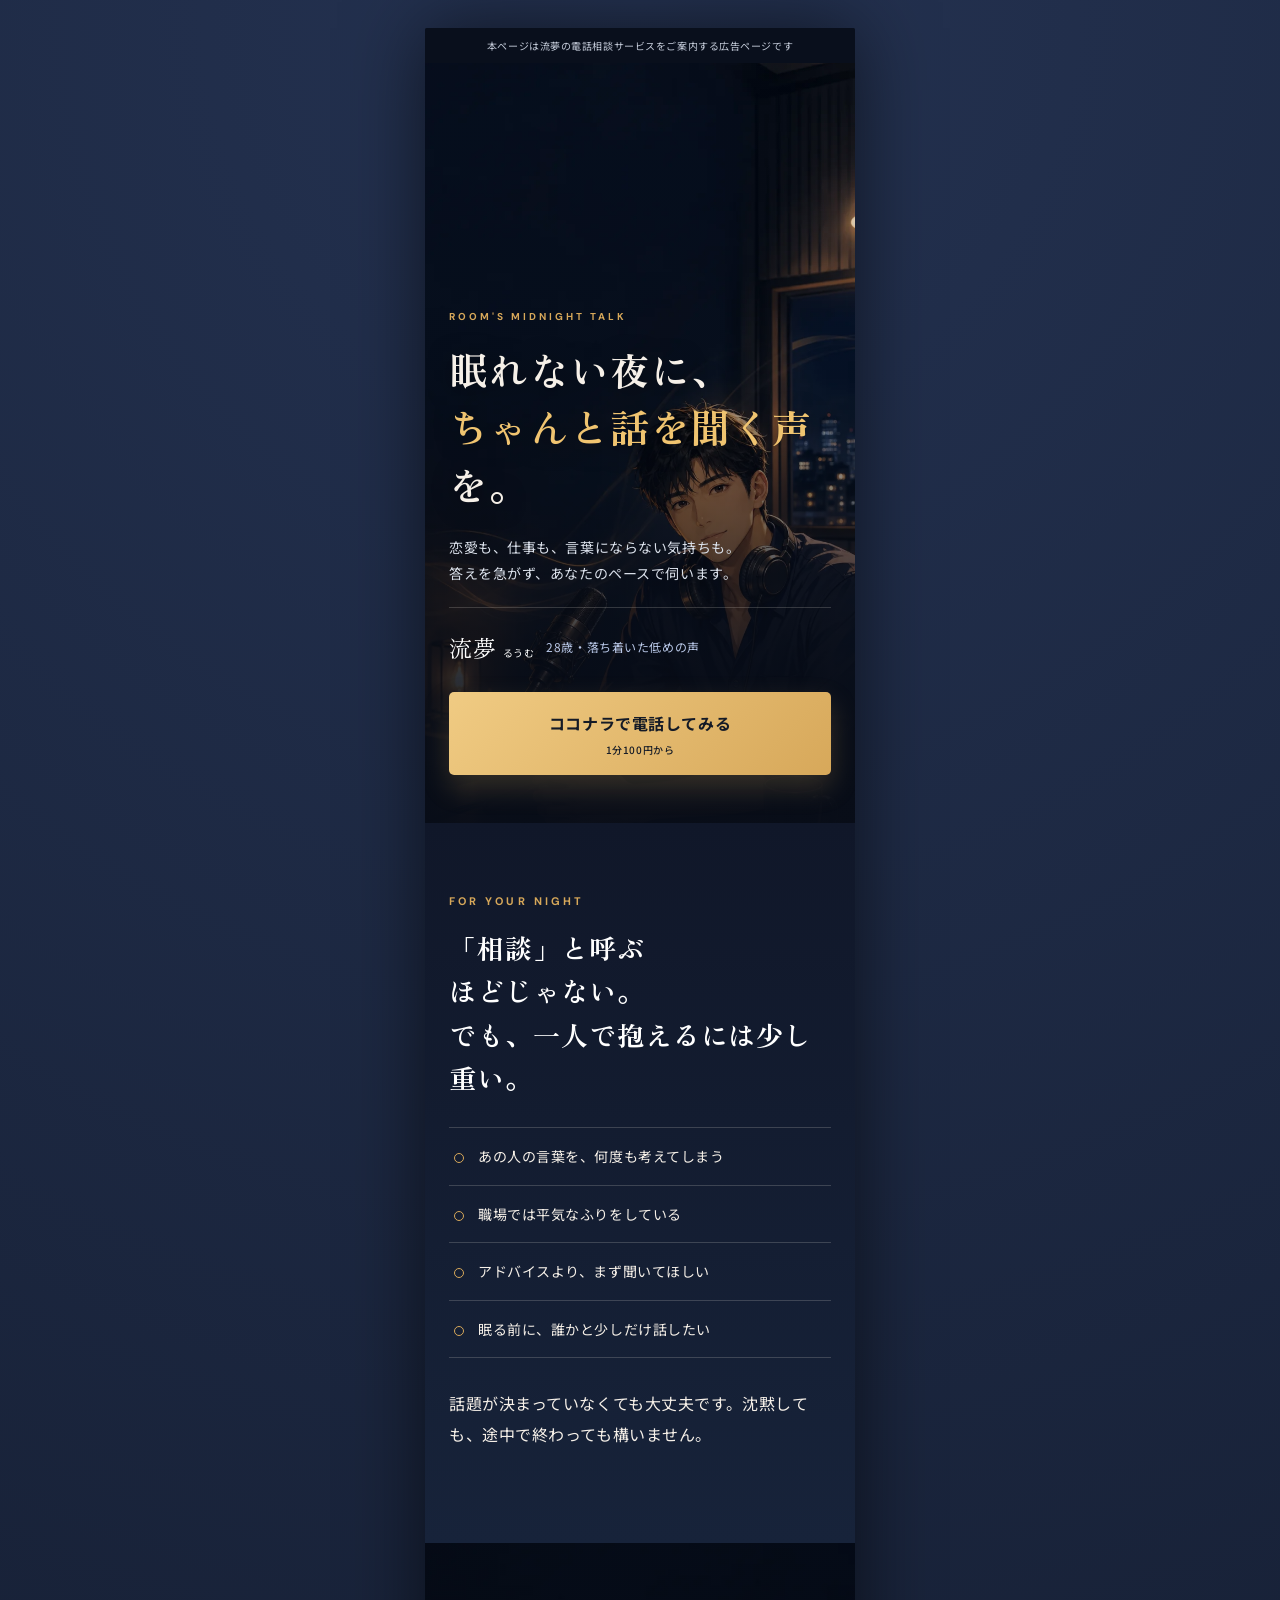
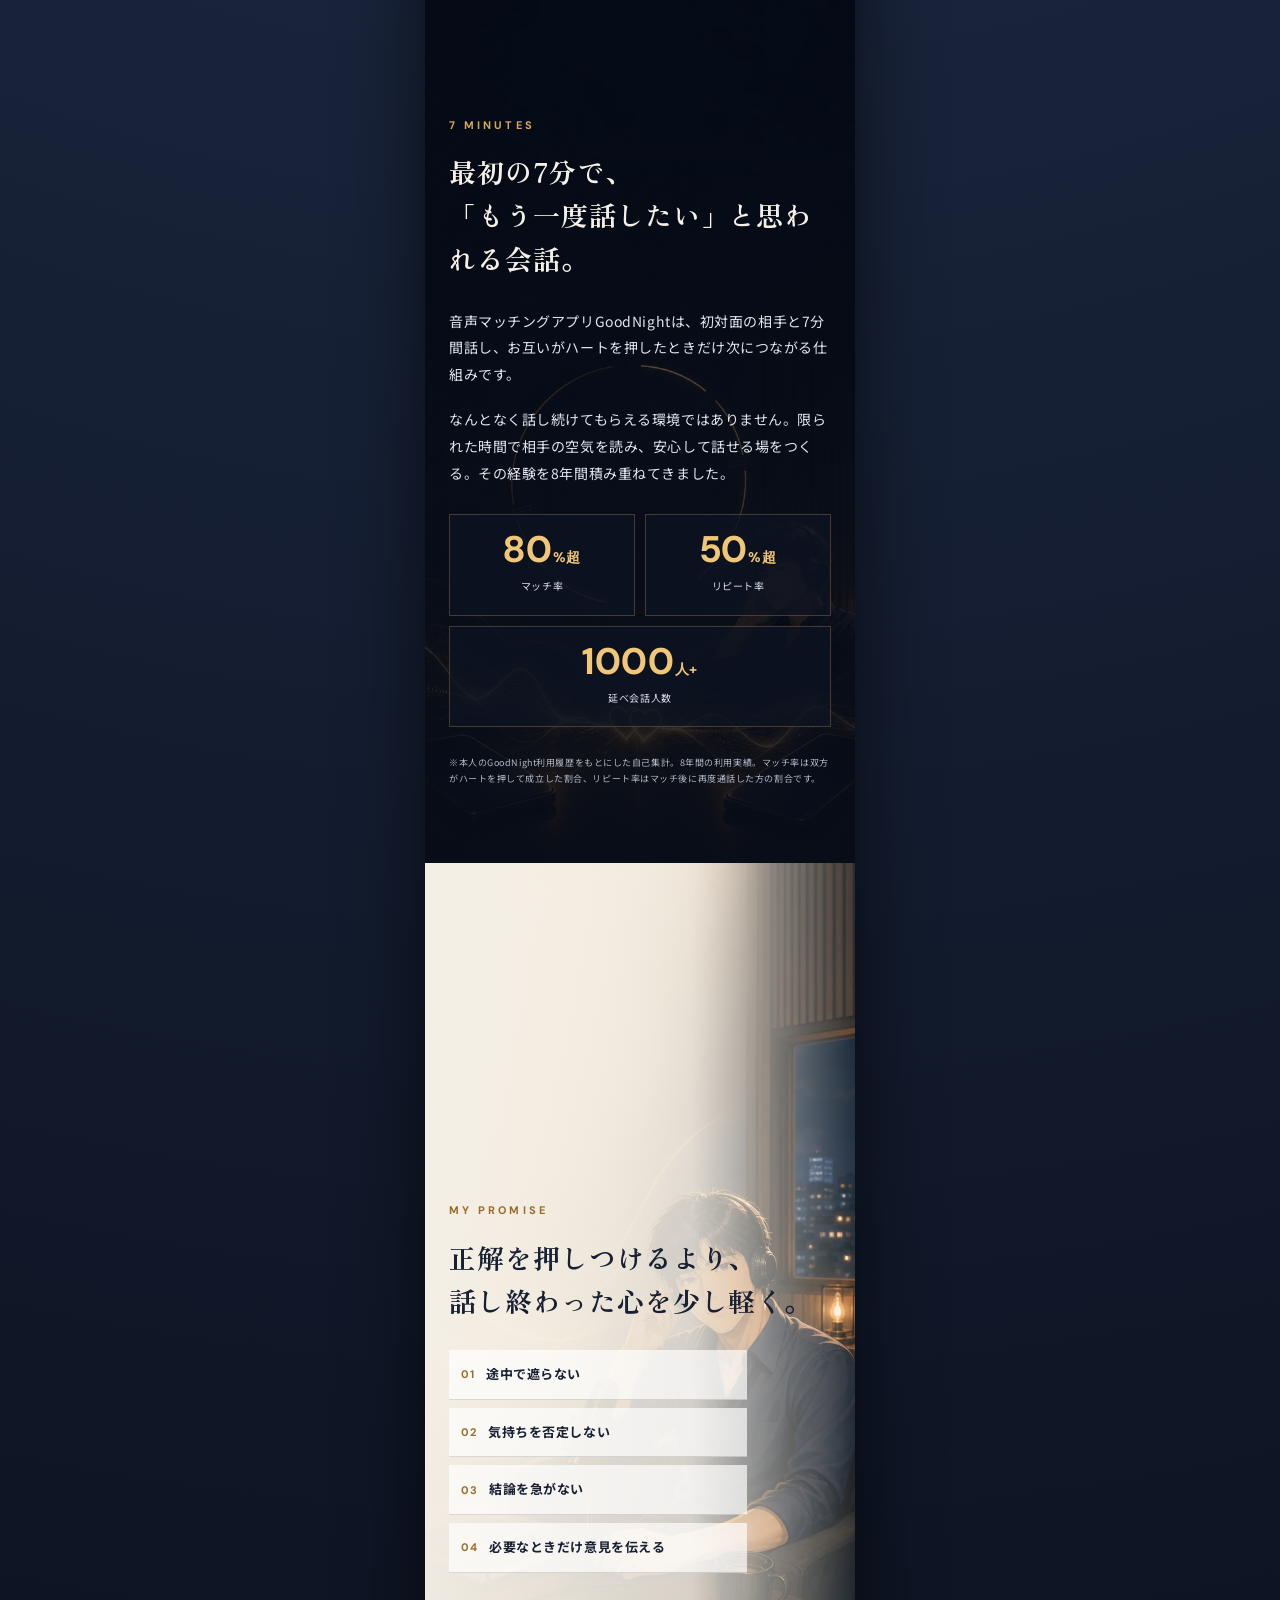
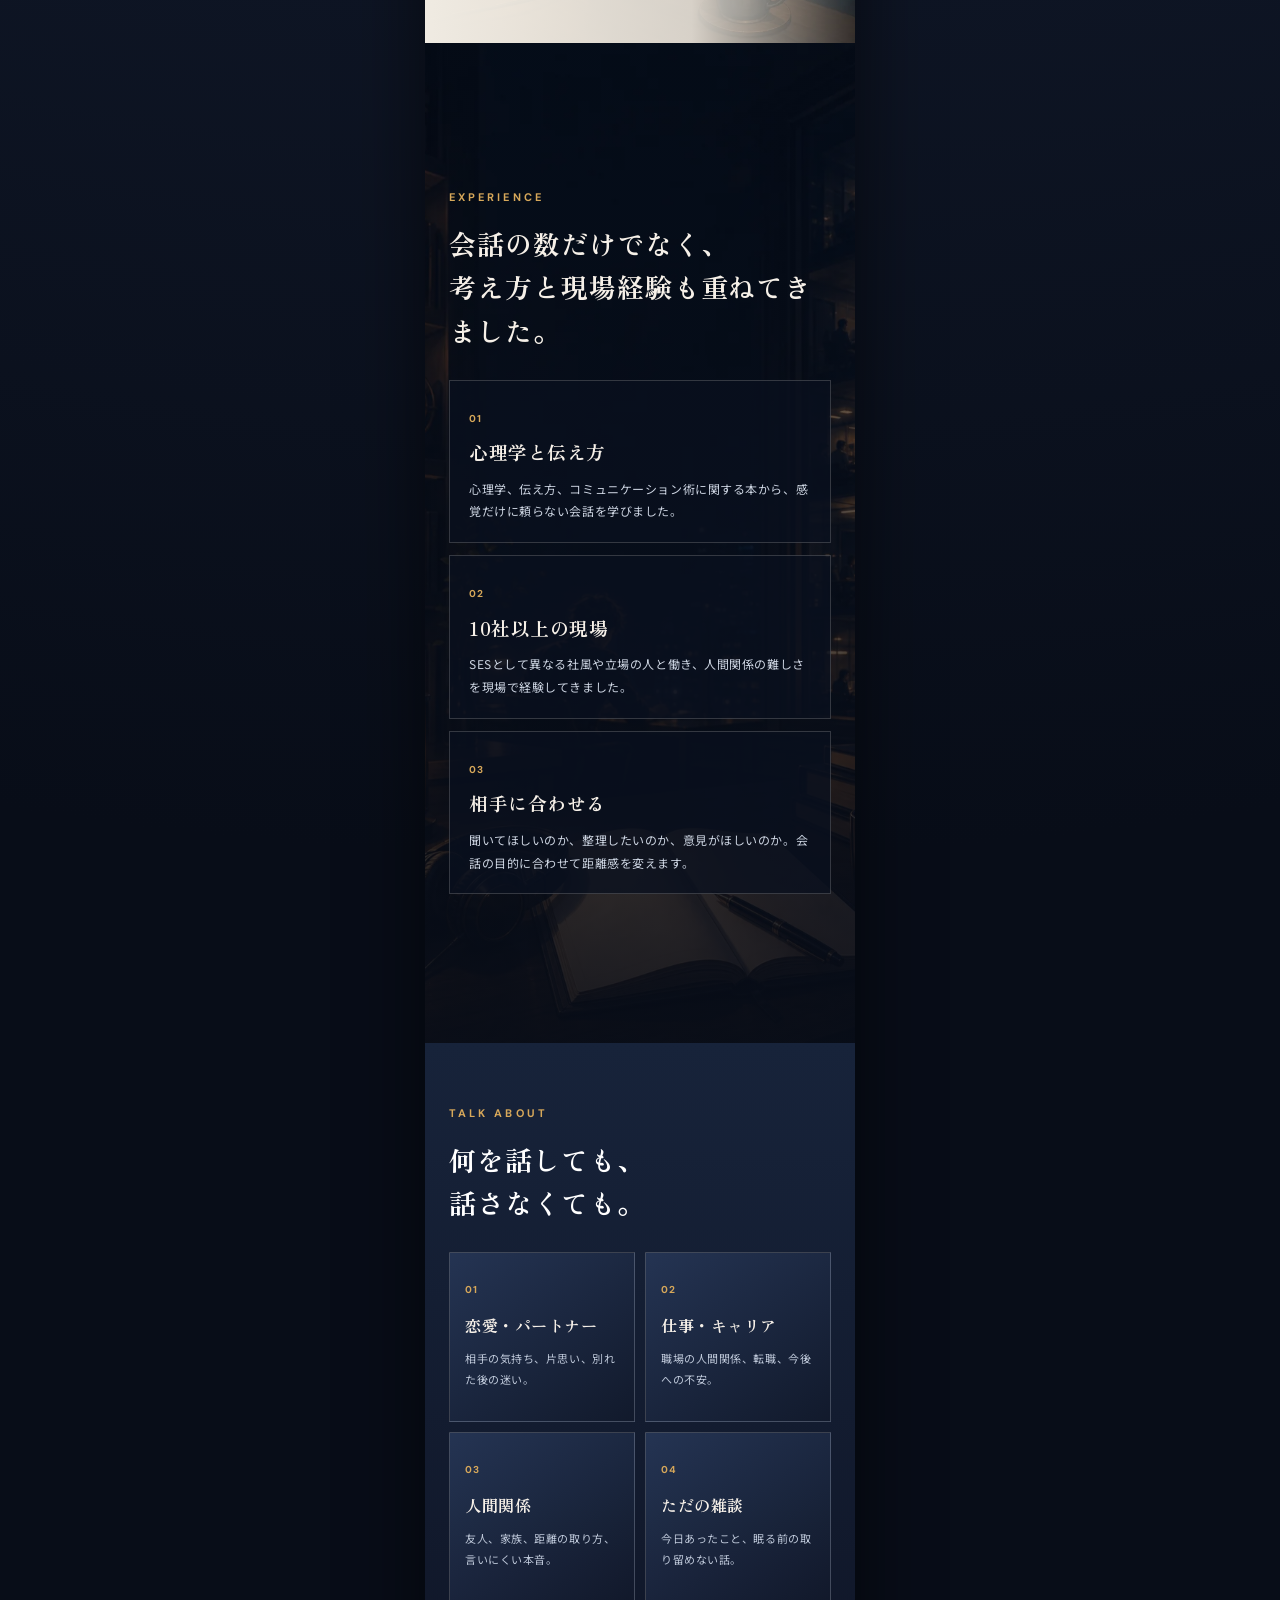
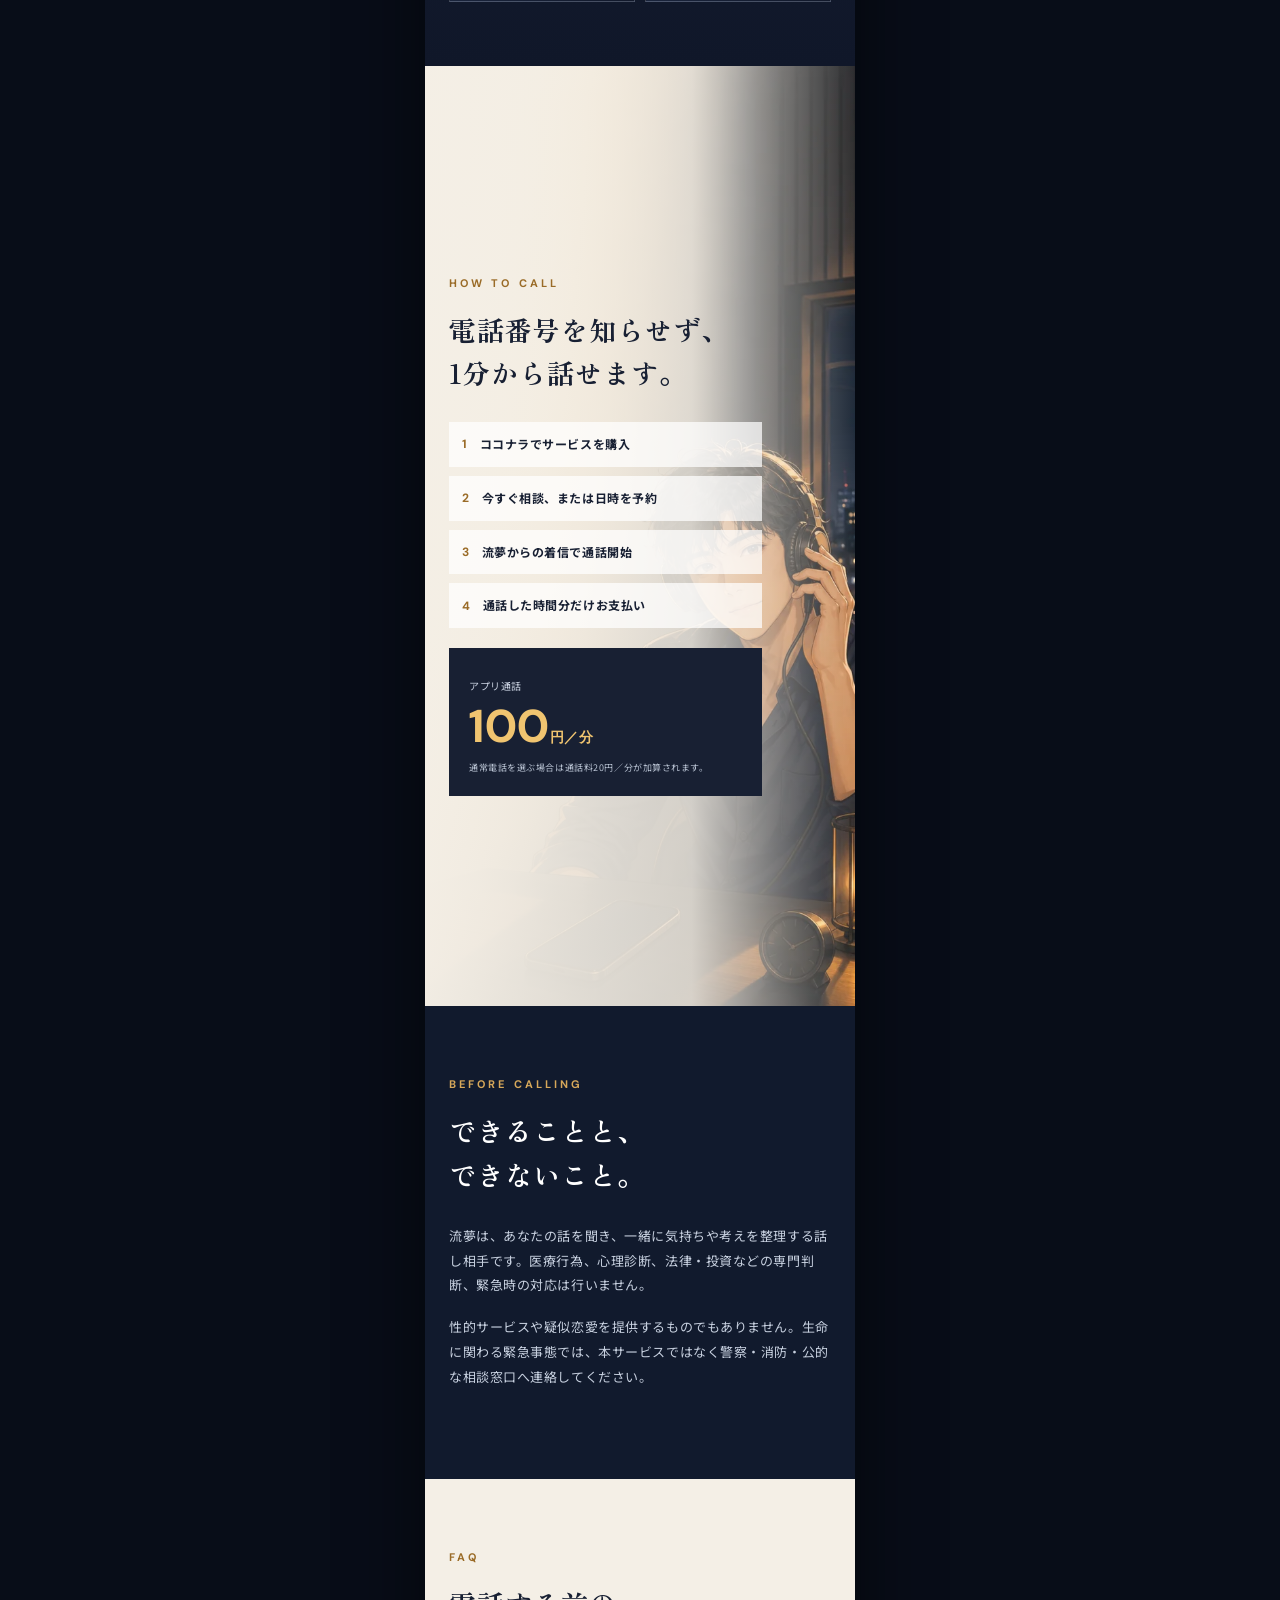
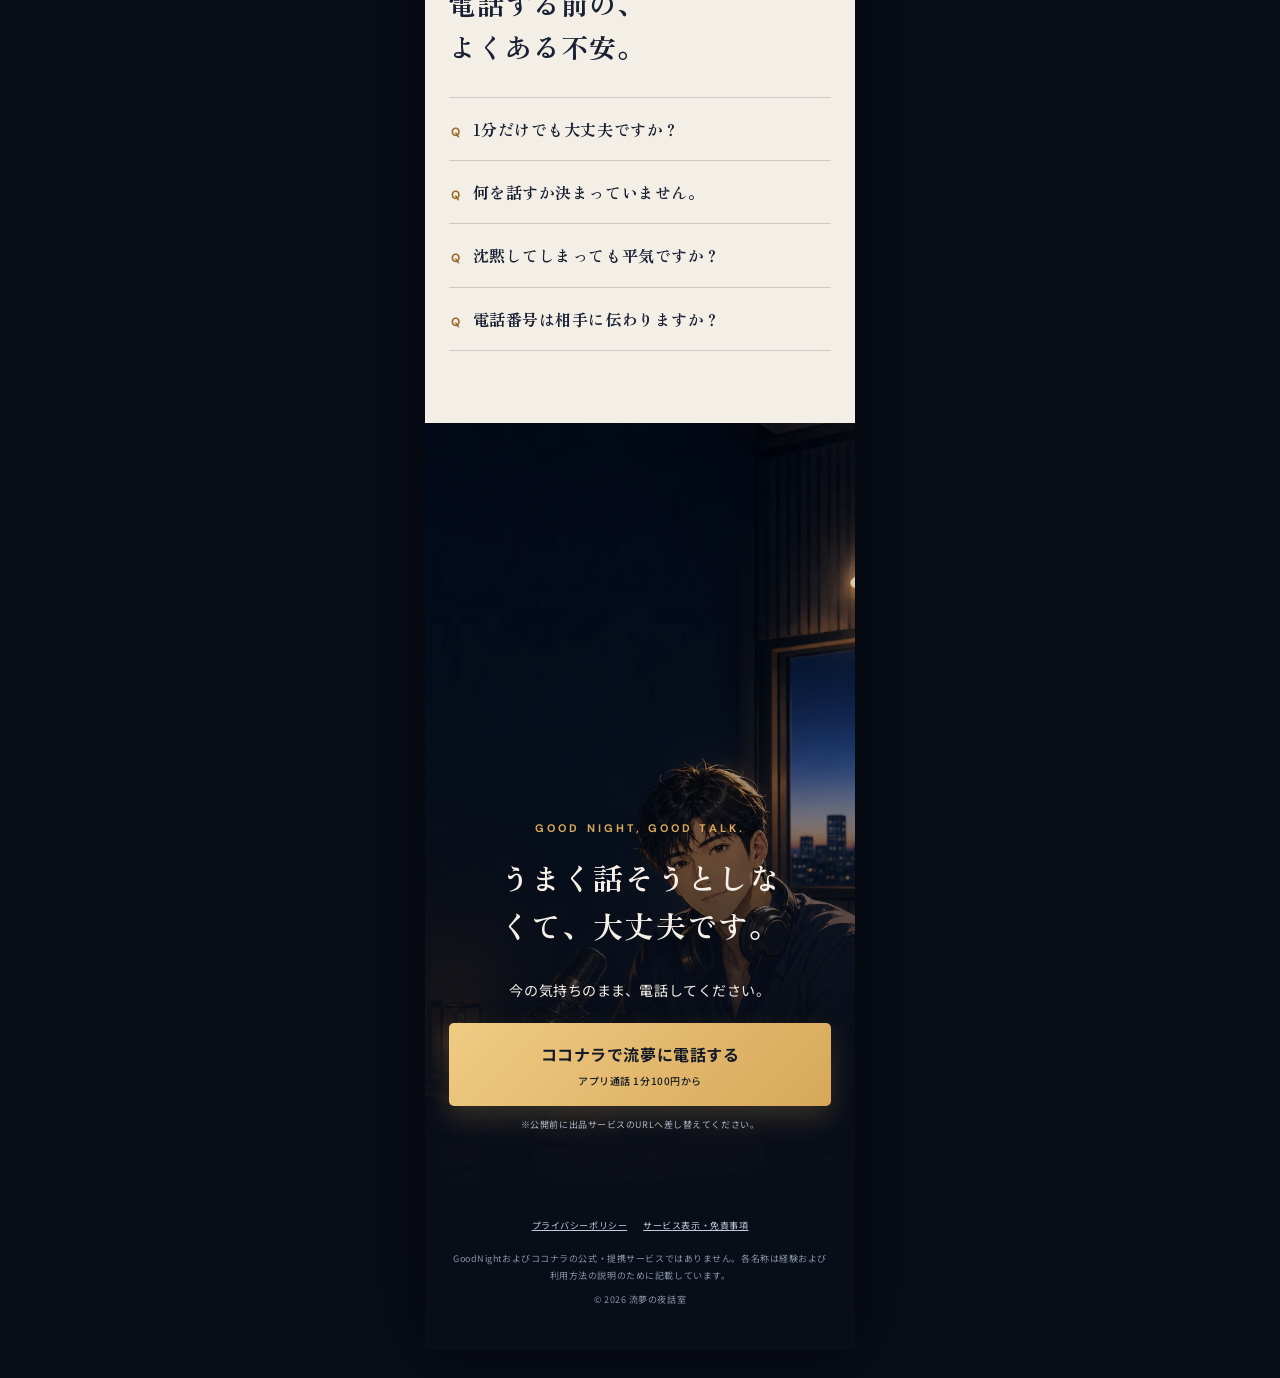
==== index.html @ 029e976d "Initial LP for Ryumu" ====
<!doctype html>
<html lang="ja">
<head>
  <meta charset="utf-8">
  <meta name="viewport" content="width=device-width,initial-scale=1">
  <meta name="description" content="恋愛、仕事、人間関係、眠れない夜の雑談まで。流夢がココナラの電話相談でお話を伺います。">
  <title>流夢の夜話室｜眠れない夜に、ちゃんと話を聞く声を。</title>
  <link rel="preconnect" href="https://fonts.googleapis.com">
  <link rel="preconnect" href="https://fonts.gstatic.com" crossorigin>
  <link href="https://fonts.googleapis.com/css2?family=DM+Sans:wght@500;700&amp;family=Noto+Sans+JP:wght@400;500;700&amp;family=Zen+Old+Mincho:wght@600;700&amp;display=swap" rel="stylesheet">
  <link rel="stylesheet" href="style.css">
</head>
<body>
  <div class="page-shell">
    <div class="disclosure">本ページは流夢の電話相談サービスをご案内する広告ページです</div>

    <header class="hero visual-section">
      <img class="scene" src="assets/hero-night-radio.webp" alt="深夜のラジオブースにいる流夢のイラスト">
      <div class="shade shade-bottom"></div>
      <div class="hero-copy content">
        <p class="eyebrow">ROOM'S MIDNIGHT TALK</p>
        <h1>眠れない夜に、<br><em>ちゃんと話を聞く声</em>を。</h1>
        <p class="hero-lead">恋愛も、仕事も、言葉にならない気持ちも。<br>答えを急がず、あなたのペースで伺います。</p>
        <div class="identity">
          <span class="name">流夢 <small>るうむ</small></span>
          <span>28歳・落ち着いた低めの声</span>
        </div>
        <a class="cta" href="#reserve">ココナラで電話してみる<span>1分100円から</span></a>
      </div>
    </header>

    <main>
      <section class="intro content narrow">
        <p class="section-label">FOR YOUR NIGHT</p>
        <h2>「相談」と呼ぶほどじゃない。<br>でも、一人で抱えるには少し重い。</h2>
        <ul class="night-list">
          <li>あの人の言葉を、何度も考えてしまう</li>
          <li>職場では平気なふりをしている</li>
          <li>アドバイスより、まず聞いてほしい</li>
          <li>眠る前に、誰かと少しだけ話したい</li>
        </ul>
        <p>話題が決まっていなくても大丈夫です。沈黙しても、途中で終わっても構いません。</p>
      </section>

      <section class="proof visual-section">
        <img class="scene" src="assets/goodnight-seven-minutes.webp" alt="7分間の会話と相互マッチを表現したイラスト">
        <div class="shade shade-full"></div>
        <div class="content proof-copy">
          <p class="section-label">7 MINUTES</p>
          <h2>最初の7分で、<br>「もう一度話したい」と思われる会話。</h2>
          <p>音声マッチングアプリGoodNightは、初対面の相手と7分間話し、お互いがハートを押したときだけ次につながる仕組みです。</p>
          <p>なんとなく話し続けてもらえる環境ではありません。限られた時間で相手の空気を読み、安心して話せる場をつくる。その経験を8年間積み重ねてきました。</p>
          <div class="stats" aria-label="流夢のGoodNight利用実績">
            <div><strong>80<small>%超</small></strong><span>マッチ率</span></div>
            <div><strong>50<small>%超</small></strong><span>リピート率</span></div>
            <div><strong>1000<small>人+</small></strong><span>延べ会話人数</span></div>
          </div>
          <p class="source-note">※本人のGoodNight利用履歴をもとにした自己集計。8年間の利用実績。マッチ率は双方がハートを押して成立した割合、リピート率はマッチ後に再度通話した方の割合です。</p>
        </div>
      </section>

      <section class="promise visual-section light-section">
        <img class="scene" src="assets/room-listening.webp" alt="静かな部屋で話を聞く流夢のイラスト">
        <div class="shade shade-left"></div>
        <div class="content promise-copy">
          <p class="section-label">MY PROMISE</p>
          <h2>正解を押しつけるより、<br>話し終わった心を少し軽く。</h2>
          <div class="promise-grid">
            <div><b>01</b><span>途中で遮らない</span></div>
            <div><b>02</b><span>気持ちを否定しない</span></div>
            <div><b>03</b><span>結論を急がない</span></div>
            <div><b>04</b><span>必要なときだけ意見を伝える</span></div>
          </div>
        </div>
      </section>

      <section class="experience visual-section">
        <img class="scene" src="assets/experience-books-office.webp" alt="本棚と仕事の経験を表現した夜の書斎">
        <div class="shade shade-full"></div>
        <div class="content narrow">
          <p class="section-label">EXPERIENCE</p>
          <h2>会話の数だけでなく、<br>考え方と現場経験も重ねてきました。</h2>
          <div class="experience-cards">
            <article><span>01</span><h3>心理学と伝え方</h3><p>心理学、伝え方、コミュニケーション術に関する本から、感覚だけに頼らない会話を学びました。</p></article>
            <article><span>02</span><h3>10社以上の現場</h3><p>SESとして異なる社風や立場の人と働き、人間関係の難しさを現場で経験してきました。</p></article>
            <article><span>03</span><h3>相手に合わせる</h3><p>聞いてほしいのか、整理したいのか、意見がほしいのか。会話の目的に合わせて距離感を変えます。</p></article>
          </div>
        </div>
      </section>

      <section class="topics content">
        <p class="section-label">TALK ABOUT</p>
        <h2>何を話しても、話さなくても。</h2>
        <div class="topic-grid">
          <article><span>01</span><h3>恋愛・パートナー</h3><p>相手の気持ち、片思い、別れた後の迷い。</p></article>
          <article><span>02</span><h3>仕事・キャリア</h3><p>職場の人間関係、転職、今後への不安。</p></article>
          <article><span>03</span><h3>人間関係</h3><p>友人、家族、距離の取り方、言いにくい本音。</p></article>
          <article><span>04</span><h3>ただの雑談</h3><p>今日あったこと、眠る前の取り留めない話。</p></article>
        </div>
      </section>

      <section class="steps visual-section light-section">
        <img class="scene" src="assets/phone-safe.webp" alt="安心して電話できることを表現したイラスト">
        <div class="shade shade-left"></div>
        <div class="content steps-copy">
          <p class="section-label">HOW TO CALL</p>
          <h2>電話番号を知らせず、<br>1分から話せます。</h2>
          <ol>
            <li><b>1</b><span>ココナラでサービスを購入</span></li>
            <li><b>2</b><span>今すぐ相談、または日時を予約</span></li>
            <li><b>3</b><span>流夢からの着信で通話開始</span></li>
            <li><b>4</b><span>通話した時間分だけお支払い</span></li>
          </ol>
          <div class="price-card"><span>アプリ通話</span><strong>100<small>円／分</small></strong><p>通常電話を選ぶ場合は通話料20円／分が加算されます。</p></div>
        </div>
      </section>

      <section class="boundaries content narrow">
        <p class="section-label">BEFORE CALLING</p>
        <h2>できることと、できないこと。</h2>
        <p>流夢は、あなたの話を聞き、一緒に気持ちや考えを整理する話し相手です。医療行為、心理診断、法律・投資などの専門判断、緊急時の対応は行いません。</p>
        <p>性的サービスや疑似恋愛を提供するものでもありません。生命に関わる緊急事態では、本サービスではなく警察・消防・公的な相談窓口へ連絡してください。</p>
      </section>

      <section class="faq content narrow">
        <p class="section-label">FAQ</p>
        <h2>電話する前の、よくある不安。</h2>
        <details><summary>1分だけでも大丈夫ですか？</summary><p>大丈夫です。合わないと感じた場合も、気を遣わず終了してください。</p></details>
        <details><summary>何を話すか決まっていません。</summary><p>最初にいくつか質問します。話したくないことには答えなくて構いません。</p></details>
        <details><summary>沈黙してしまっても平気ですか？</summary><p>問題ありません。無理に話題を埋めず、あなたのペースを待ちます。</p></details>
        <details><summary>電話番号は相手に伝わりますか？</summary><p>ココナラのシステムを介して接続されるため、相手に電話番号は通知されません。</p></details>
      </section>

      <section id="reserve" class="final visual-section">
        <img class="scene" src="assets/final-call.webp" alt="夜明け前に穏やかに微笑む流夢のイラスト">
        <div class="shade shade-bottom"></div>
        <div class="content final-copy">
          <p class="section-label">GOOD NIGHT, GOOD TALK.</p>
          <h2>うまく話そうとしなくて、大丈夫です。</h2>
          <p>今の気持ちのまま、電話してください。</p>
          <a class="cta" href="https://coconala.com/" rel="nofollow">ココナラで流夢に電話する<span>アプリ通話 1分100円から</span></a>
          <p class="cta-note">※公開前に出品サービスのURLへ差し替えてください。</p>
        </div>
      </section>
    </main>

    <footer>
      <nav><a href="privacy.html">プライバシーポリシー</a><a href="disclosure.html">サービス表示・免責事項</a></nav>
      <p>GoodNightおよびココナラの公式・提携サービスではありません。各名称は経験および利用方法の説明のために記載しています。</p>
      <p>© 2026 流夢の夜話室</p>
    </footer>
  </div>
</body>
</html>
---- style.css ----
:root{--night:#101729;--deep:#1d2943;--ink:#f6f0e8;--muted:#b9c8e8;--amber:#d7a85a;--paper:#f4efe6;--paper-ink:#182033;--line:rgba(246,240,232,.18)}
*{box-sizing:border-box;margin:0;padding:0}
html{scroll-behavior:smooth;background:#080d18}
body{font-family:"Noto Sans JP",sans-serif;color:var(--ink);line-height:1.9;letter-spacing:.035em;background:radial-gradient(circle at 50% 0,#243251 0,#080d18 52%)}
.page-shell{width:min(100%,430px);margin:auto;overflow:hidden;background:var(--night);box-shadow:0 0 80px rgba(0,0,0,.58)}
.disclosure{padding:8px 14px;text-align:center;font-size:10px;color:#c5ccda;background:#090f1c}
.visual-section{position:relative;isolation:isolate;min-height:640px;display:flex;align-items:flex-end;overflow:hidden}
.scene{position:absolute;inset:0;width:100%;height:100%;object-fit:cover;z-index:-3;background:linear-gradient(145deg,#243251,#101729)}
.shade{position:absolute;inset:0;z-index:-2;pointer-events:none}
.shade-bottom{background:linear-gradient(180deg,rgba(8,13,24,.05) 8%,rgba(8,13,24,.3) 42%,rgba(8,13,24,.98) 90%)}
.shade-full{background:linear-gradient(180deg,rgba(8,13,24,.42),rgba(8,13,24,.92))}
.shade-left{background:linear-gradient(90deg,rgba(244,239,230,.98) 0%,rgba(244,239,230,.86) 62%,rgba(244,239,230,.12) 100%)}
.content{width:100%;padding:64px 24px;position:relative;z-index:1}
.narrow{padding-top:72px;padding-bottom:72px}
.section-label{font:700 11px/1.2 "DM Sans",sans-serif;letter-spacing:.28em;color:var(--amber);margin-bottom:18px}
h1,h2{font-family:"Zen Old Mincho",serif;font-weight:700;letter-spacing:.035em;text-wrap:balance}
h1{font-size:clamp(31px,9vw,39px);line-height:1.48;text-shadow:0 3px 22px rgba(0,0,0,.5)}
h1 em{color:#f0c470;font-style:normal}
h2{font-size:27px;line-height:1.6;margin-bottom:28px}
p{margin-bottom:1.35em}
.hero{min-height:760px;align-items:flex-end}
.hero-copy{padding-bottom:48px}
.eyebrow{font:700 10px "DM Sans",sans-serif;letter-spacing:.3em;color:var(--amber);margin-bottom:18px}
.hero-lead{font-size:14px;color:#dbe1eb;margin:20px 0}
.identity{display:flex;align-items:center;gap:12px;border-top:1px solid var(--line);padding-top:18px;margin-bottom:22px;font-size:12px;color:var(--muted)}
.identity .name{font-family:"Zen Old Mincho",serif;font-size:23px;color:#fff}.identity small{font-size:10px;font-family:"Noto Sans JP",sans-serif}
.cta{display:block;text-align:center;text-decoration:none;color:#141a26;background:linear-gradient(135deg,#f0cb83,#d7a85a);padding:16px;border-radius:5px;font-weight:700;box-shadow:0 12px 28px rgba(215,168,90,.22)}
.cta span{display:block;font-size:10px;font-weight:500;margin-top:2px}
.intro{background:linear-gradient(180deg,#101729,#17233a)}
.intro h2,.topics h2,.boundaries h2,.faq h2{color:#fff}
.night-list{list-style:none;margin:26px 0 30px;border-top:1px solid var(--line)}
.night-list li{padding:15px 8px 15px 29px;border-bottom:1px solid var(--line);position:relative;font-size:14px}.night-list li:before{content:"";position:absolute;left:5px;top:25px;width:8px;height:8px;border:1px solid var(--amber);border-radius:50%}
.proof{min-height:920px}.proof-copy{padding-top:100px}.proof-copy>p:not(.section-label):not(.source-note){font-size:14px;color:#e1e5ed}
.stats{display:grid;grid-template-columns:1fr 1fr;gap:10px;margin:28px 0}.stats div{padding:16px 8px;background:rgba(13,20,35,.7);border:1px solid rgba(215,168,90,.28);text-align:center;backdrop-filter:blur(8px)}.stats div:last-child{grid-column:1/-1}.stats strong{display:block;font:700 37px/1 "DM Sans",sans-serif;color:#f1c777}.stats strong small{font-size:14px}.stats span{font-size:10px;color:#d9dfeb}.source-note{font-size:9px;color:#aeb8c9;line-height:1.75}
.light-section{color:var(--paper-ink)}.light-section .section-label{color:#9a6b27}.light-section h2{color:#182033}
.promise{min-height:780px;align-items:flex-end}.promise-copy{padding-bottom:70px}.promise-grid{width:78%;display:grid;gap:8px}.promise-grid div{display:flex;gap:12px;align-items:center;padding:12px;background:rgba(255,255,255,.68);border-bottom:1px solid rgba(24,32,51,.15);backdrop-filter:blur(6px)}.promise-grid b{font:700 11px "DM Sans",sans-serif;color:#9a6b27}.promise-grid span{font-size:13px;font-weight:700}
.experience{min-height:1000px;align-items:center}.experience-cards{display:grid;gap:12px}.experience-cards article{padding:19px;background:rgba(10,17,31,.76);border:1px solid var(--line);backdrop-filter:blur(8px)}.experience-cards span{font:700 10px "DM Sans";color:var(--amber)}.experience-cards h3{font-family:"Zen Old Mincho",serif;margin:4px 0 8px}.experience-cards p{font-size:12px;color:#cdd5e2;margin:0}
.topics{background:linear-gradient(180deg,#17233a,#101729)}.topic-grid{display:grid;grid-template-columns:1fr 1fr;gap:10px}.topic-grid article{min-height:170px;padding:18px 15px;background:linear-gradient(145deg,rgba(38,54,86,.9),rgba(17,25,43,.9));border:1px solid var(--line)}.topic-grid span{font:700 10px "DM Sans";color:var(--amber)}.topic-grid h3{font-family:"Zen Old Mincho";font-size:16px;margin:8px 0}.topic-grid p{font-size:11px;color:#bfc9da;margin:0}
.steps{min-height:940px;align-items:center}.steps-copy ol{list-style:none;width:82%;display:grid;gap:9px}.steps-copy li{display:flex;align-items:center;gap:12px;background:rgba(255,255,255,.72);padding:11px 13px}.steps-copy li b{font:700 12px "DM Sans";color:#9a6b27}.steps-copy li span{font-size:12px;font-weight:700}.price-card{width:82%;margin-top:20px;padding:20px;background:#182033;color:#fff}.price-card>span{font-size:10px;color:#cbd3e2}.price-card strong{display:block;font:700 46px/1.2 "DM Sans";color:#f0c470}.price-card small{font-size:14px}.price-card p{font-size:9px;color:#bac4d4;margin:5px 0 0}
.boundaries{background:#111a2d}.boundaries p:not(.section-label){font-size:13px;color:#c7d0df}
.faq{background:#f4efe6;color:var(--paper-ink)}.faq .section-label{color:#9a6b27}.faq h2{color:var(--paper-ink)}details{border-top:1px solid rgba(24,32,51,.18);padding:16px 2px}details:last-child{border-bottom:1px solid rgba(24,32,51,.18)}summary{font-family:"Zen Old Mincho";font-weight:700;cursor:pointer;list-style:none}summary:before{content:"Q";font:700 12px "DM Sans";color:#9a6b27;margin-right:12px}details p{font-size:12px;margin:12px 0 0 28px;color:#536078}
.final{min-height:760px}.final-copy{text-align:center;padding-bottom:50px}.final-copy h2{font-size:30px}.final-copy>p:not(.section-label):not(.cta-note){font-size:14px}.cta-note{font-size:9px;color:#adb7c7;margin:10px 0 0}
footer{padding:34px 24px;background:#080d18;text-align:center;color:#8894a7;font-size:9px}footer nav{margin-bottom:16px}footer a{color:#c4ccda;margin:0 8px}footer p{margin:7px 0}
@media (min-width:700px){body{padding:28px 0}.page-shell{border-radius:2px}.cta:hover{filter:brightness(1.05);transform:translateY(-1px)}}
@media (prefers-reduced-motion:no-preference){.cta{transition:transform .2s ease,filter .2s ease}.content{animation:reveal .7s ease both}@keyframes reveal{from{opacity:0;transform:translateY(10px)}to{opacity:1;transform:none}}}
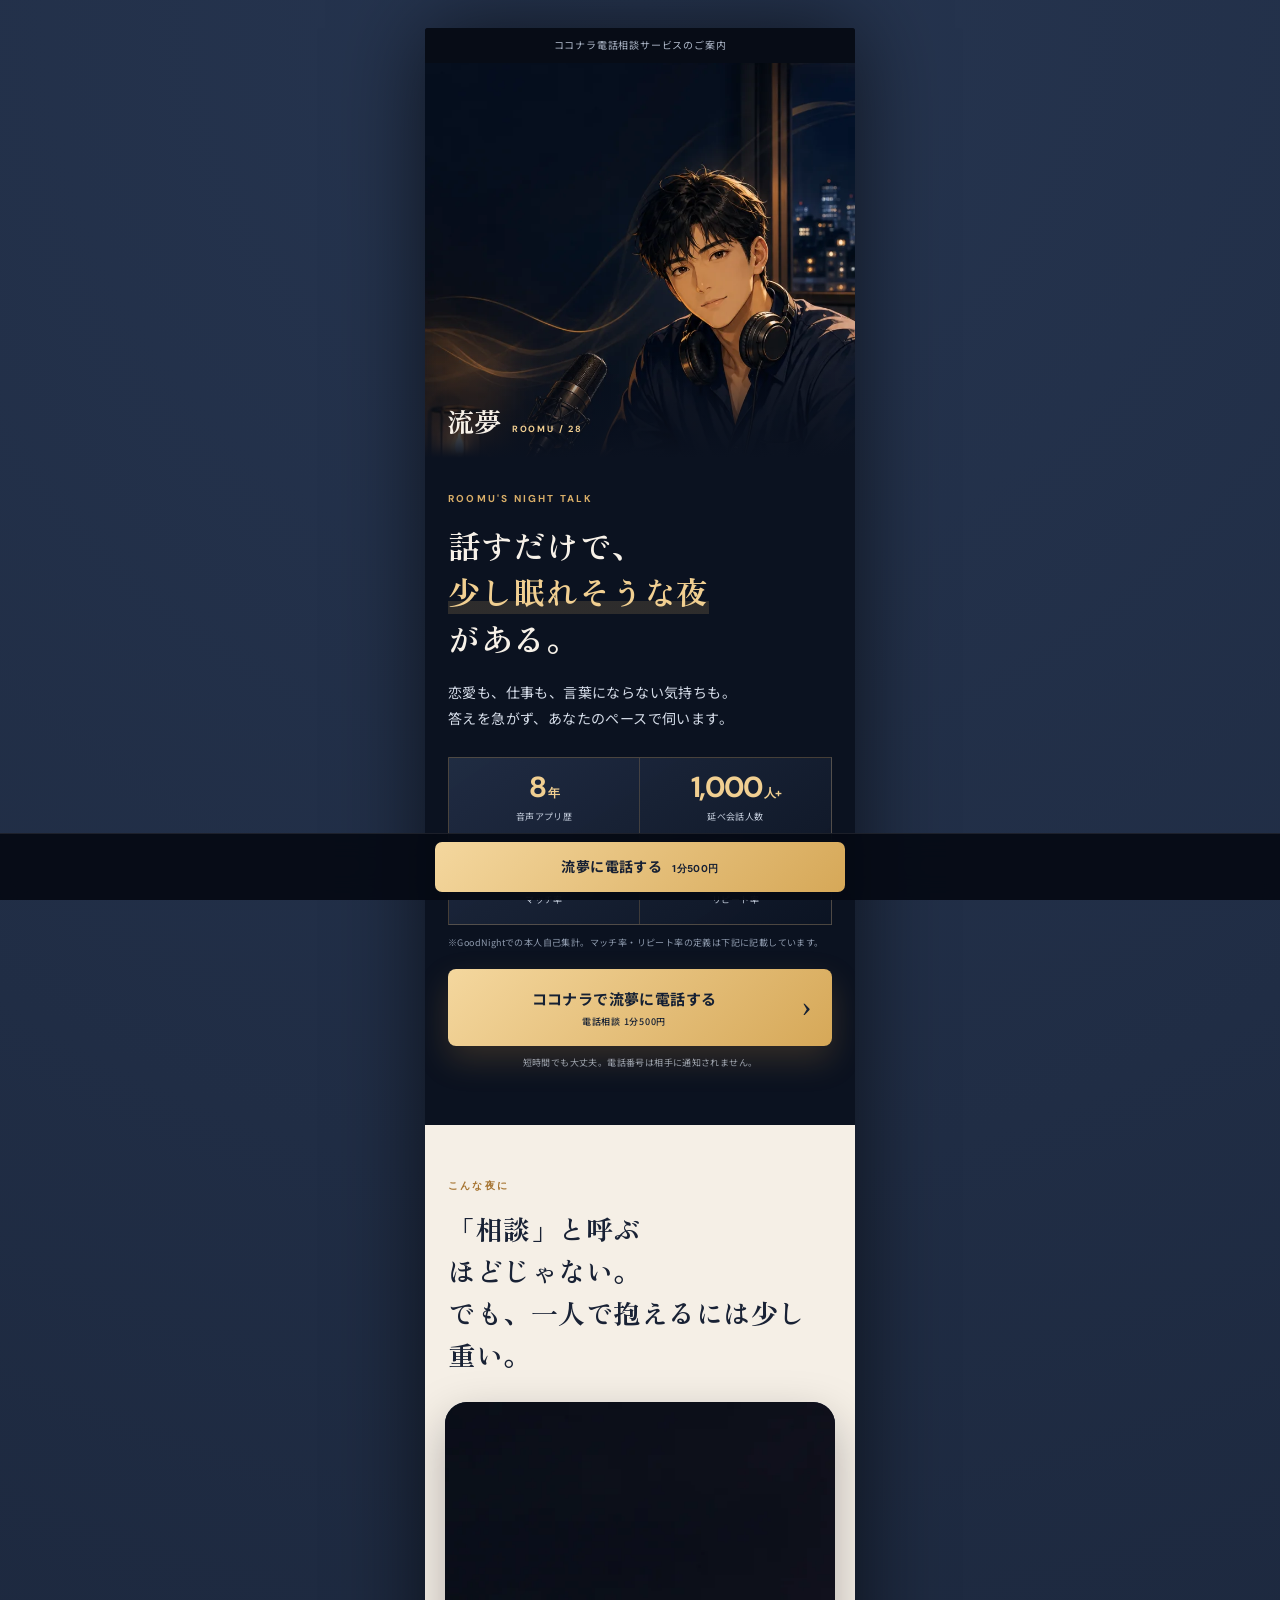
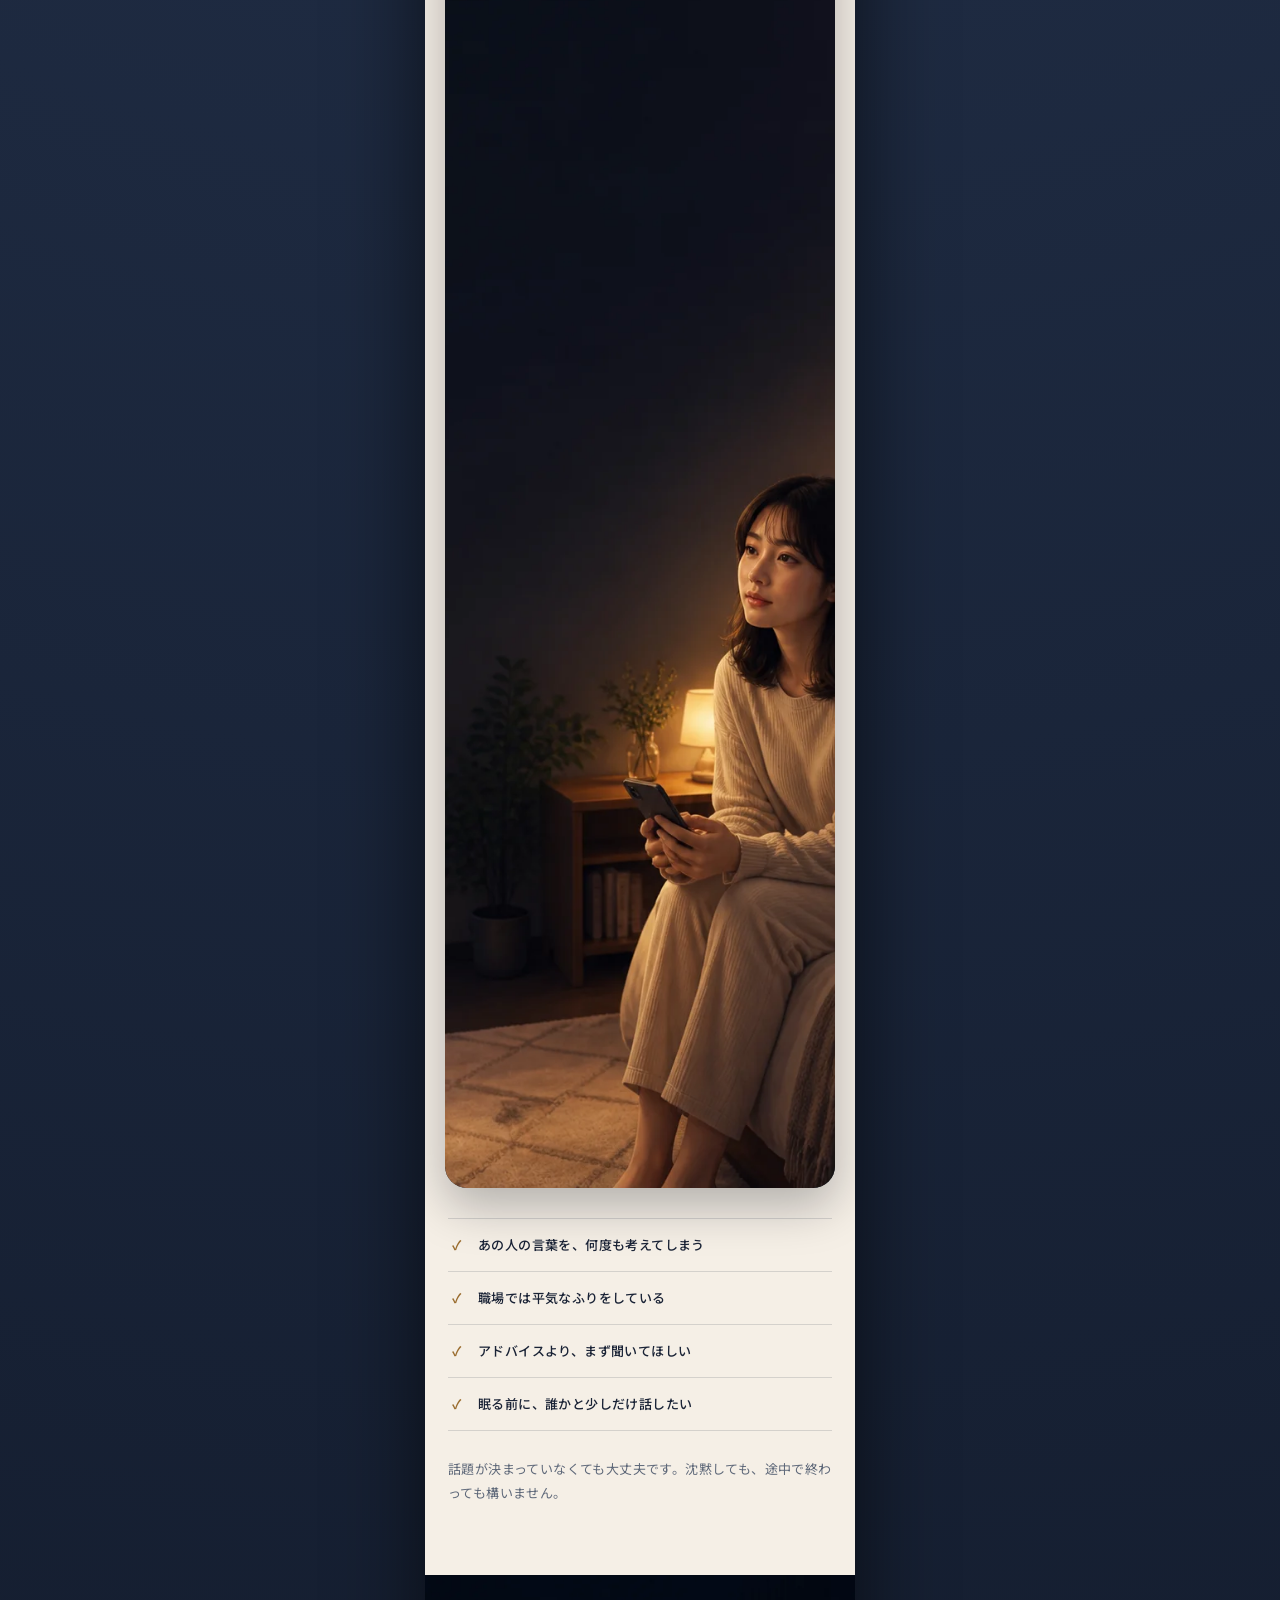
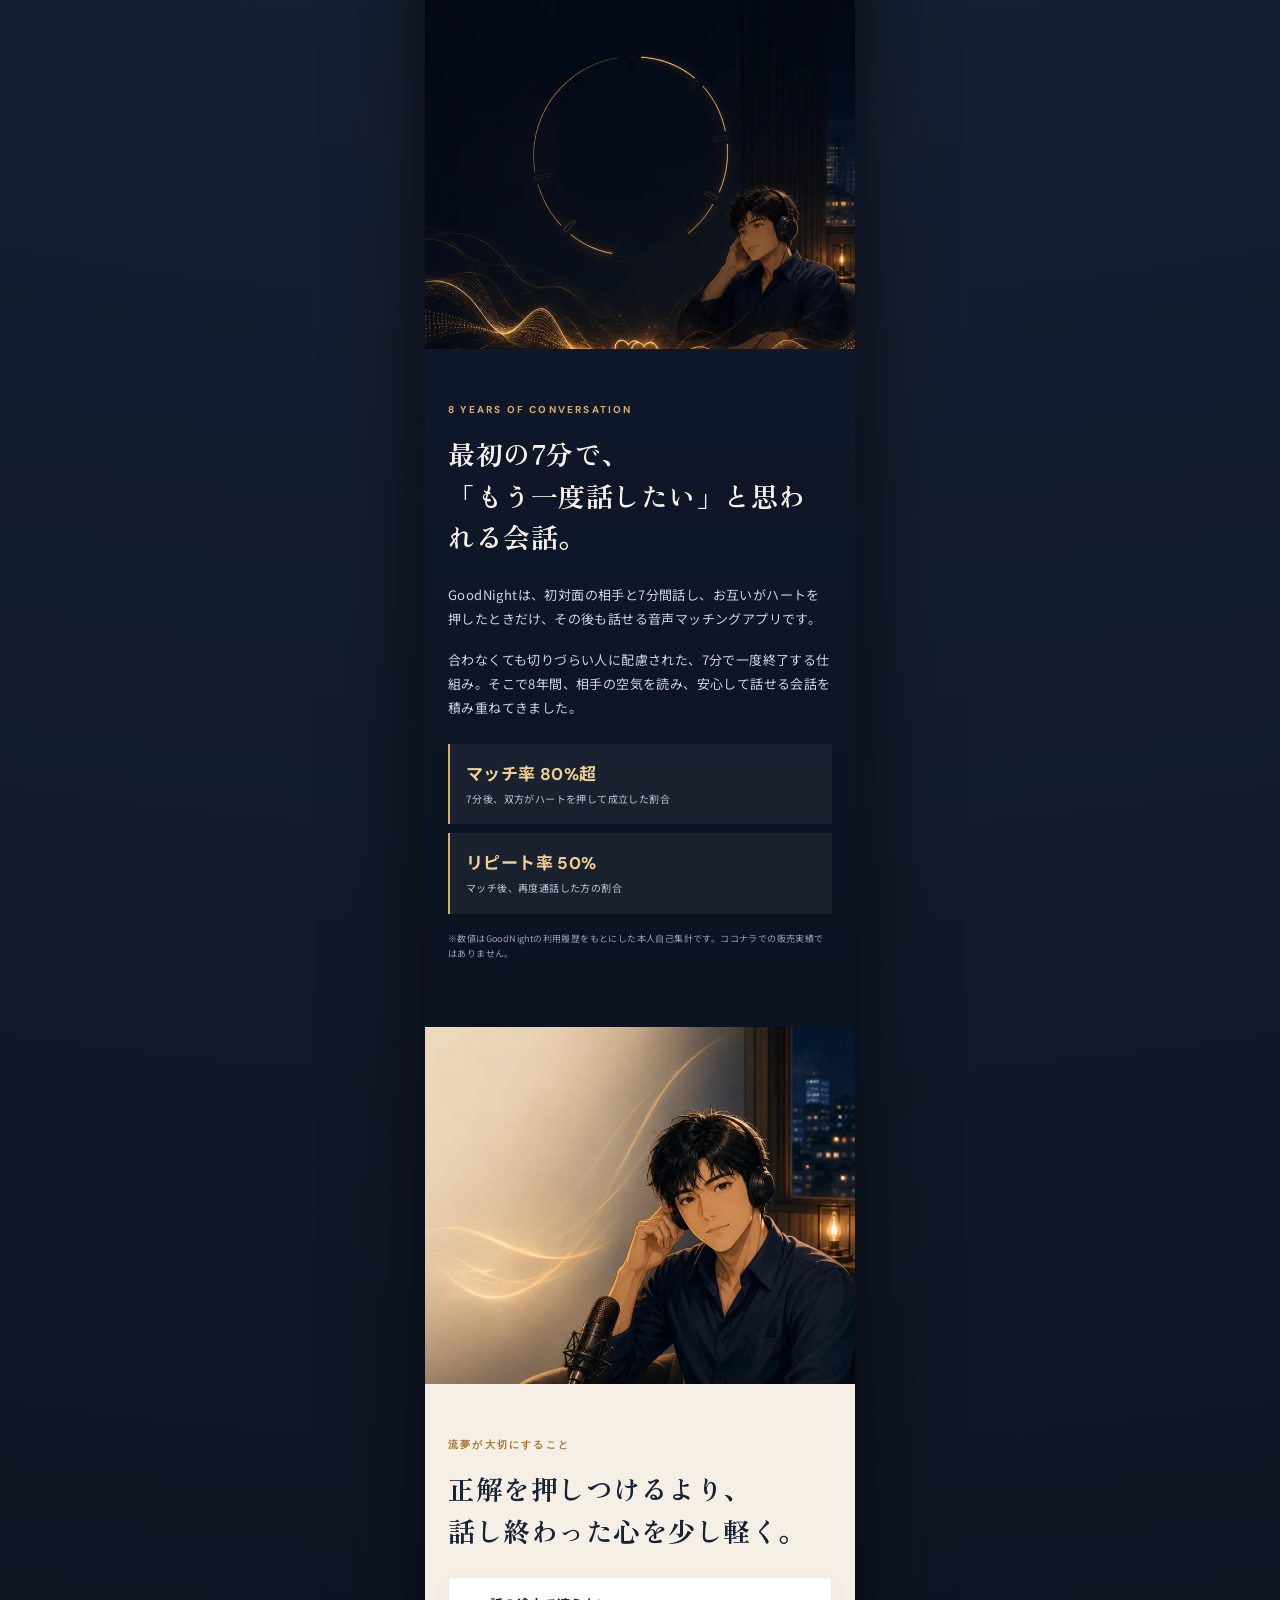
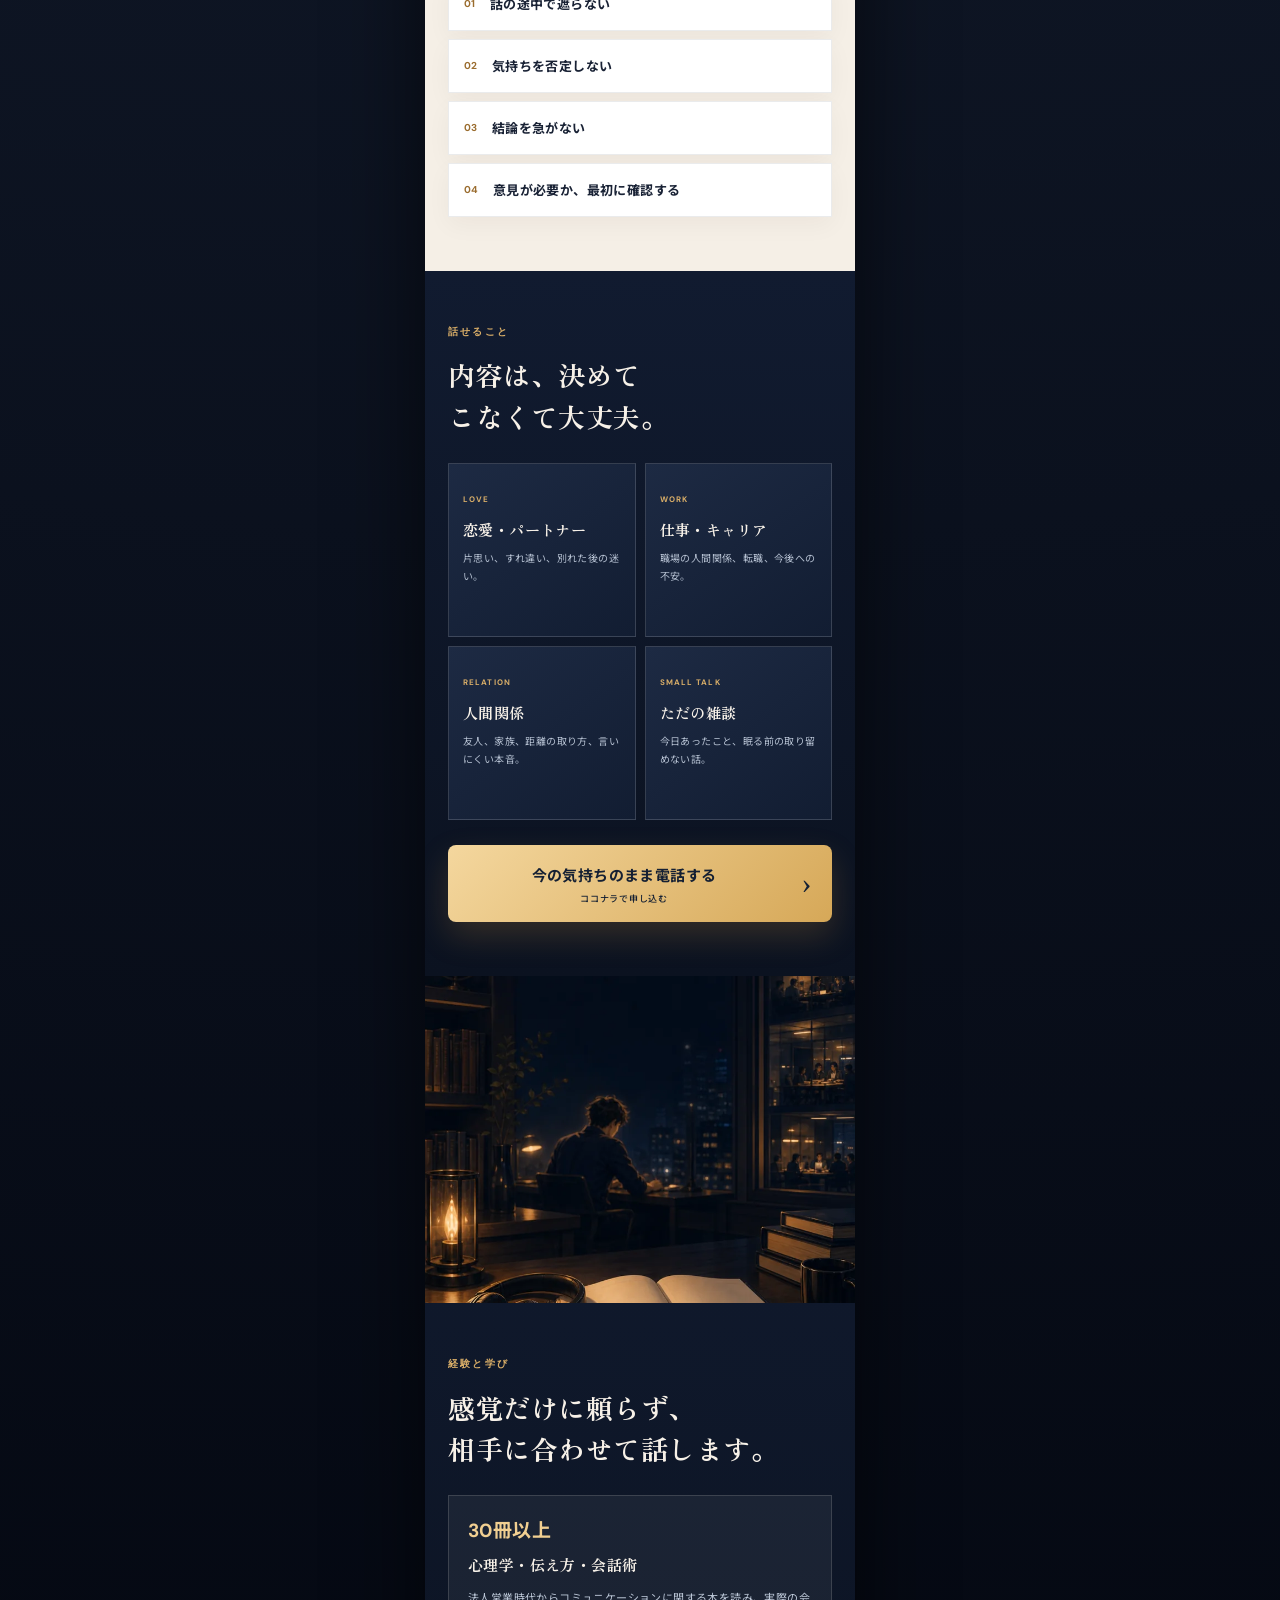
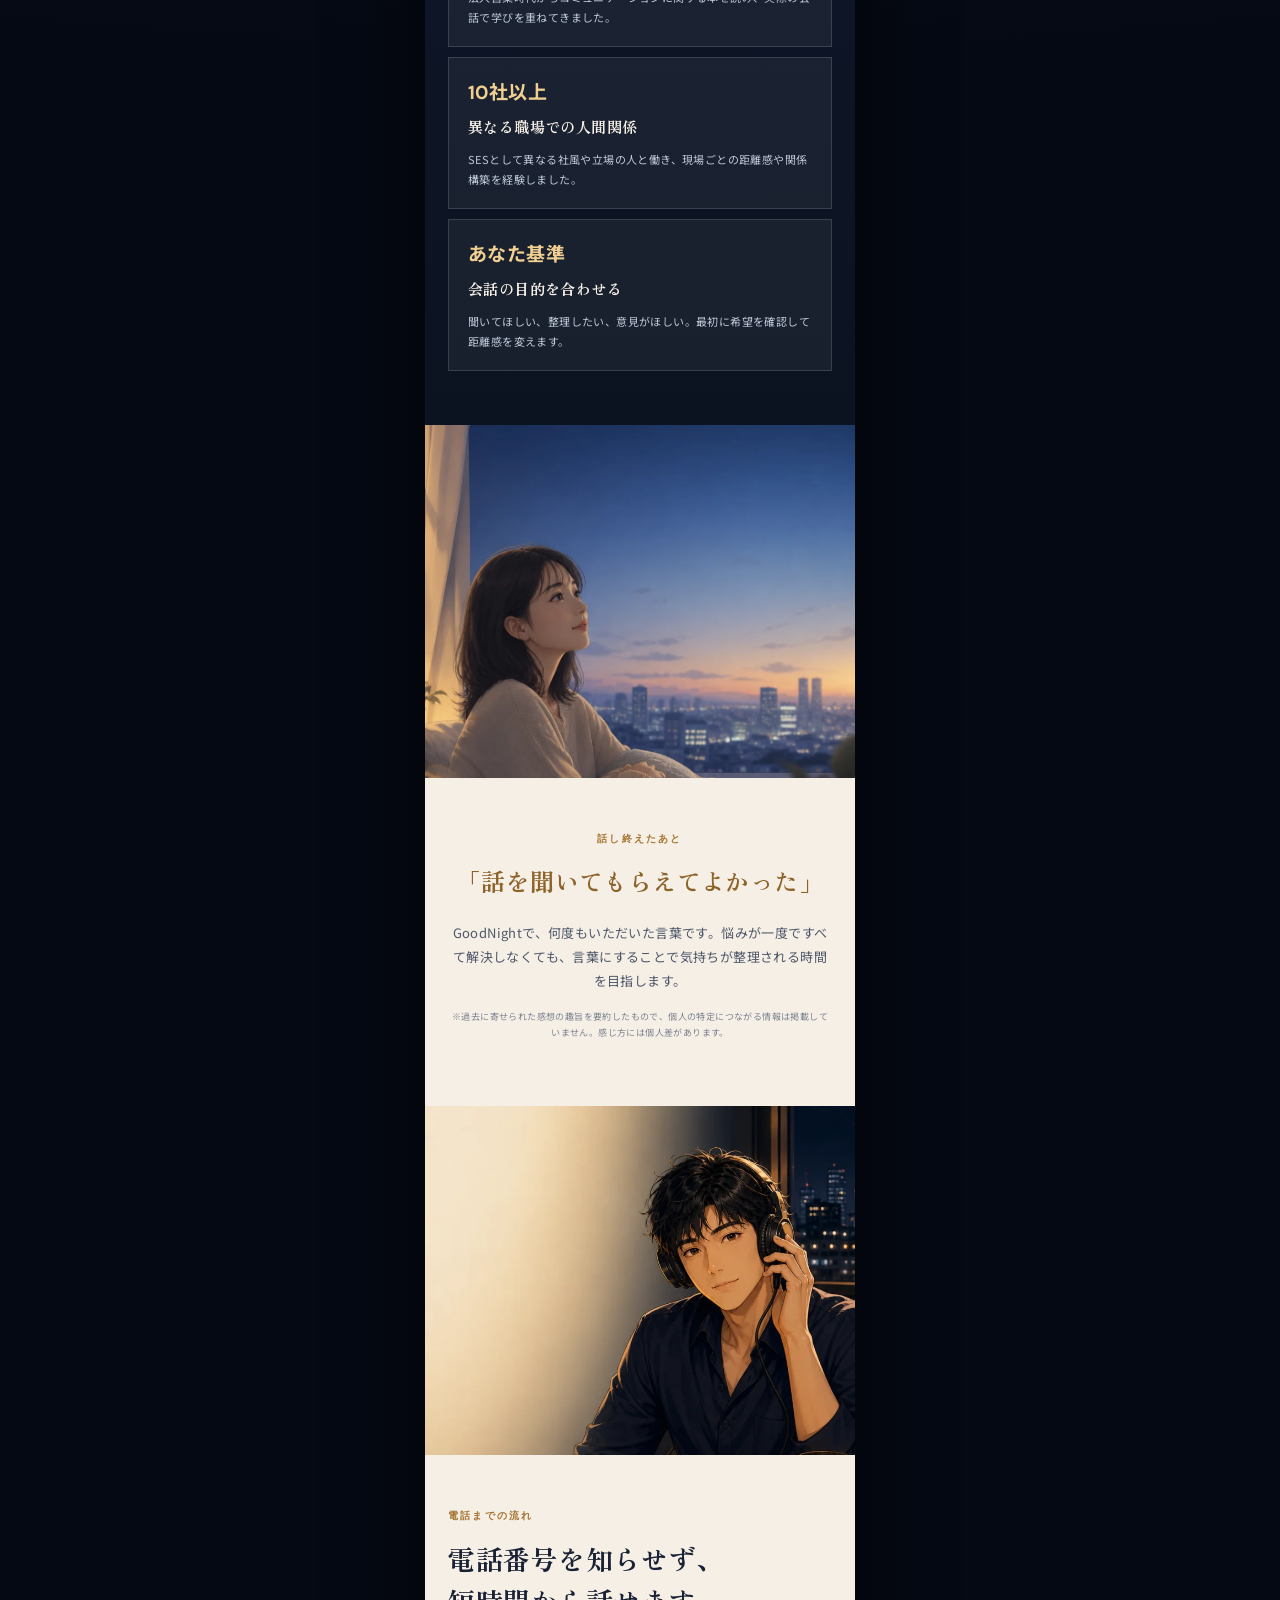
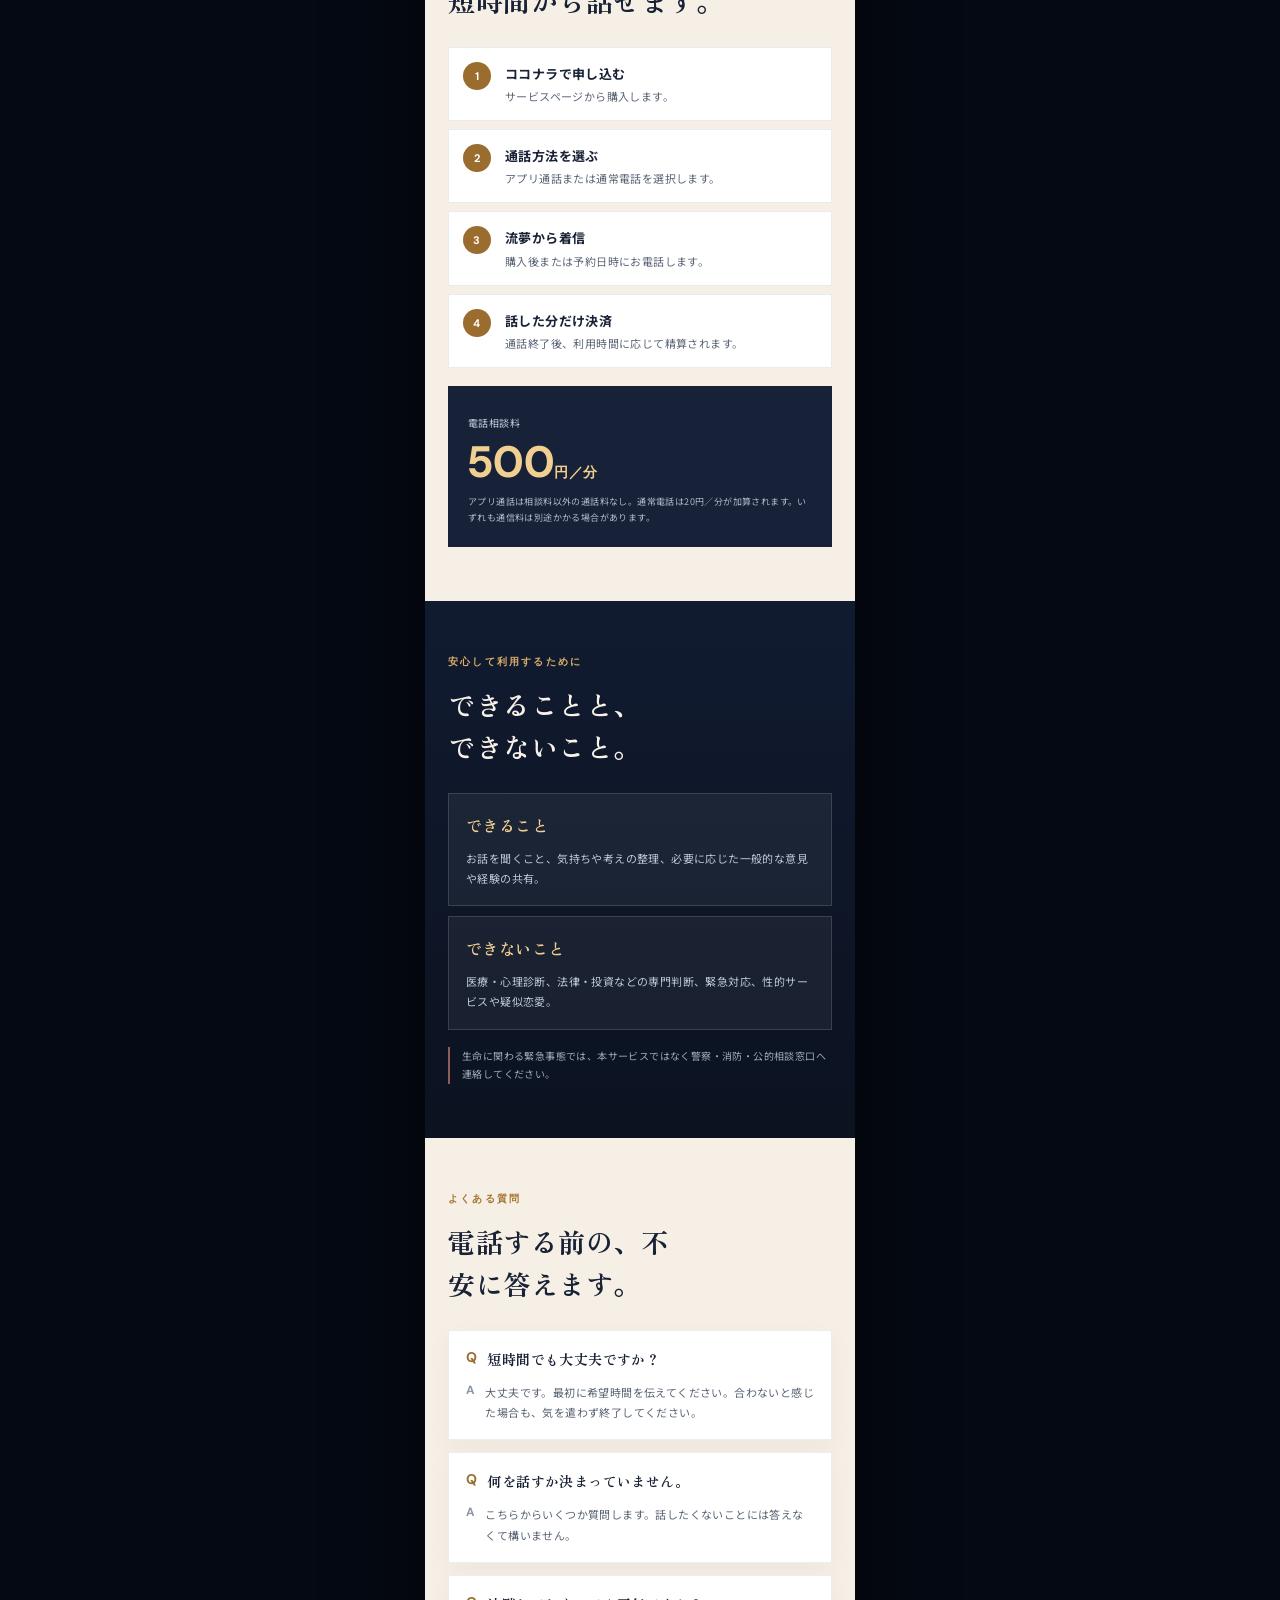
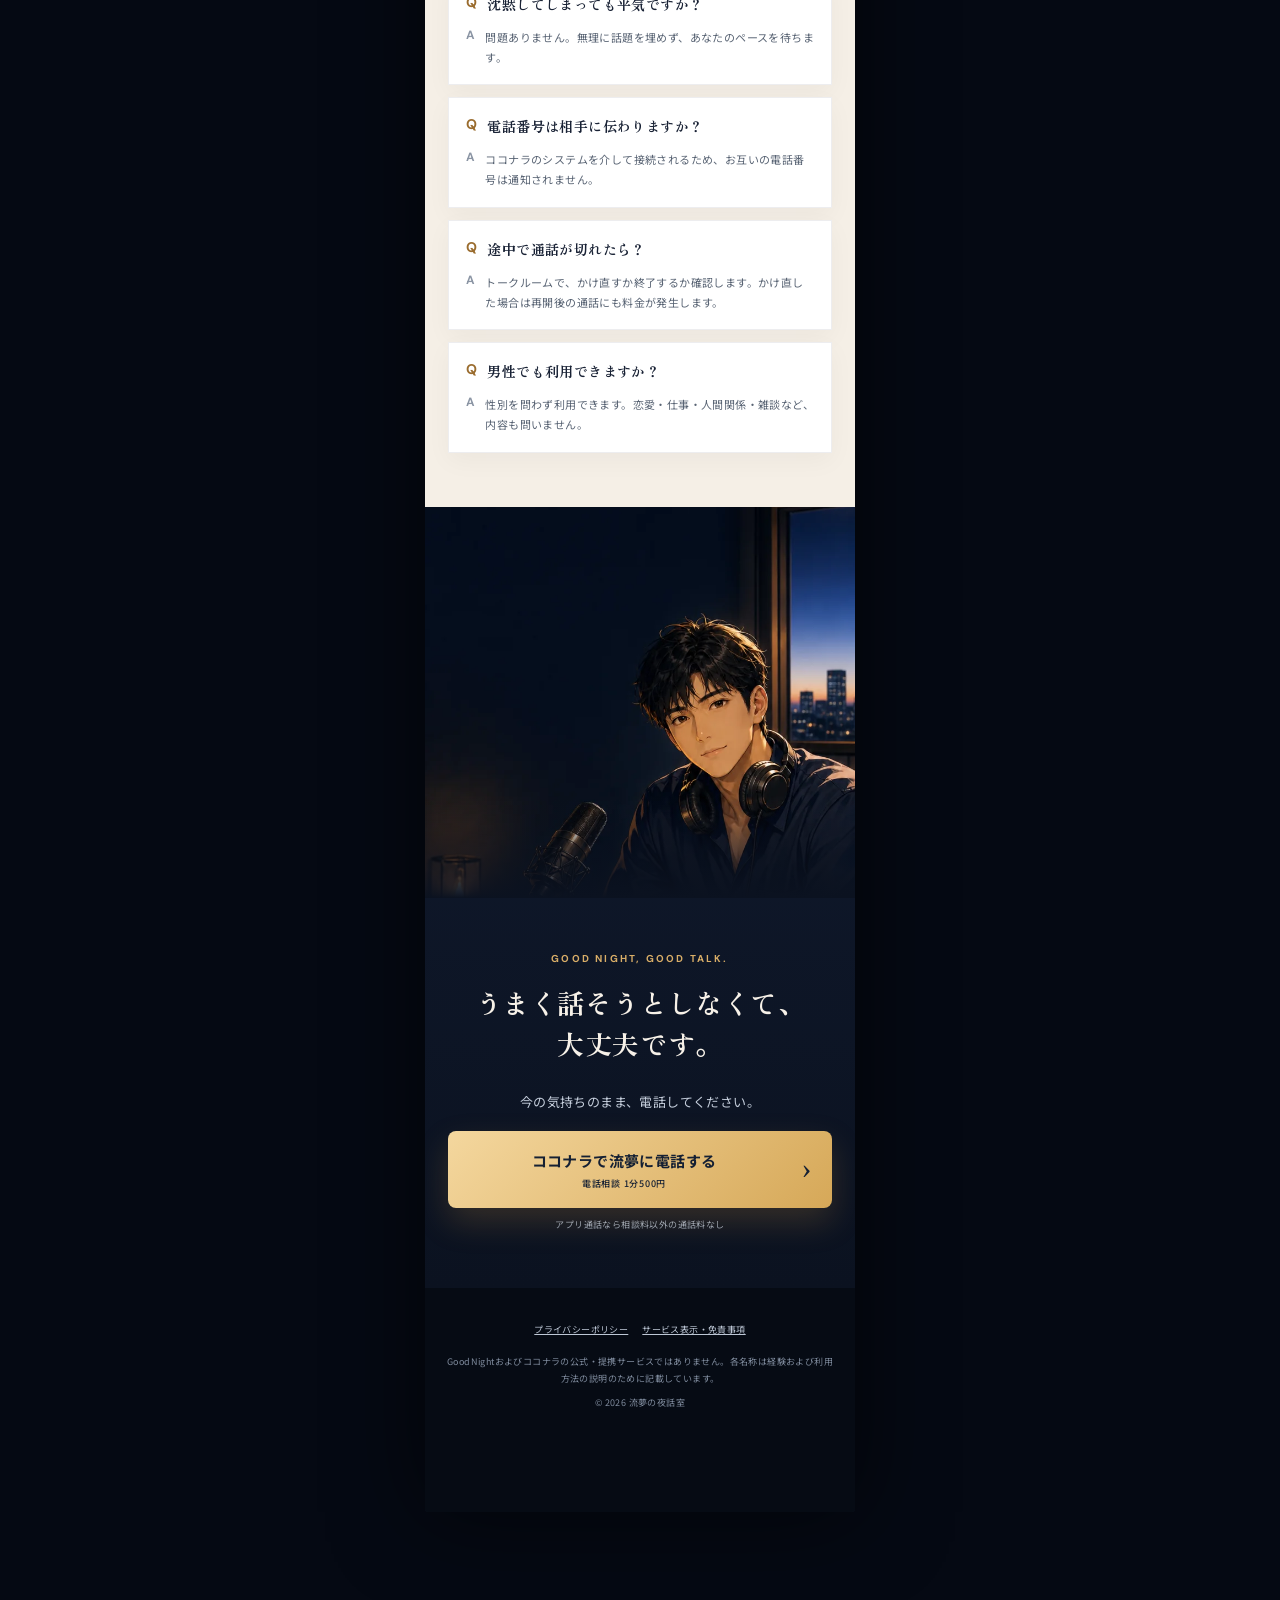
==== commit 6c178217: "Redesign mobile LP and add Coconala listing assets" ====
--- a/index.html
+++ b/index.html
@@ -2,153 +2,138 @@
 <html lang="ja">
 <head>
   <meta charset="utf-8">
-  <meta name="viewport" content="width=device-width,initial-scale=1">
-  <meta name="description" content="恋愛、仕事、人間関係、眠れない夜の雑談まで。流夢がココナラの電話相談でお話を伺います。">
+  <meta name="viewport" content="width=device-width,initial-scale=1,viewport-fit=cover">
+  <meta name="description" content="恋愛、仕事、人間関係、眠れない夜の雑談まで。8年間で延べ1,000人以上と話してきた流夢が、ココナラの電話相談でお話を伺います。">
+  <meta name="theme-color" content="#0b1220">
   <title>流夢の夜話室｜眠れない夜に、ちゃんと話を聞く声を。</title>
   <link rel="preconnect" href="https://fonts.googleapis.com">
   <link rel="preconnect" href="https://fonts.gstatic.com" crossorigin>
-  <link href="https://fonts.googleapis.com/css2?family=DM+Sans:wght@500;700&amp;family=Noto+Sans+JP:wght@400;500;700&amp;family=Zen+Old+Mincho:wght@600;700&amp;display=swap" rel="stylesheet">
+  <link href="https://fonts.googleapis.com/css2?family=DM+Sans:wght@600;700&amp;family=Noto+Sans+JP:wght@400;500;700&amp;family=Zen+Old+Mincho:wght@600;700&amp;display=swap" rel="stylesheet">
   <link rel="stylesheet" href="style.css">
 </head>
 <body>
   <div class="page-shell">
-    <div class="disclosure">本ページは流夢の電話相談サービスをご案内する広告ページです</div>
+    <div class="disclosure">ココナラ電話相談サービスのご案内</div>
 
-    <header class="hero visual-section">
-      <img class="scene" src="assets/hero-night-radio.webp" alt="深夜のラジオブースにいる流夢のイラスト">
-      <div class="shade shade-bottom"></div>
-      <div class="hero-copy content">
-        <p class="eyebrow">ROOM'S MIDNIGHT TALK</p>
-        <h1>眠れない夜に、<br><em>ちゃんと話を聞く声</em>を。</h1>
-        <p class="hero-lead">恋愛も、仕事も、言葉にならない気持ちも。<br>答えを急がず、あなたのペースで伺います。</p>
-        <div class="identity">
-          <span class="name">流夢 <small>るうむ</small></span>
-          <span>28歳・落ち着いた低めの声</span>
+    <header class="hero">
+      <div class="image-panel hero-image">
+        <img src="assets/hero-night-radio.webp" alt="静かな夜の部屋で話を聞く流夢のイラスト" width="780" height="1386">
+        <div class="hero-sign"><span>流夢</span><small>ROOMU / 28</small></div>
+      </div>
+      <div class="hero-copy section-pad">
+        <p class="eyebrow">ROOMU'S NIGHT TALK</p>
+        <h1>話すだけで、<br><em>少し眠れそうな夜</em><br>がある。</h1>
+        <p class="lead">恋愛も、仕事も、言葉にならない気持ちも。<br>答えを急がず、あなたのペースで伺います。</p>
+        <div class="hero-stats" aria-label="流夢の会話実績">
+          <div><strong>8<small>年</small></strong><span>音声アプリ歴</span></div>
+          <div><strong>1,000<small>人+</small></strong><span>延べ会話人数</span></div>
+          <div><strong>80<small>%超</small></strong><span>マッチ率</span></div>
+          <div><strong>50<small>%</small></strong><span>リピート率</span></div>
         </div>
-        <a class="cta" href="#reserve">ココナラで電話してみる<span>1分100円から</span></a>
+        <p class="metric-note">※GoodNightでの本人自己集計。マッチ率・リピート率の定義は下記に記載しています。</p>
+        <a class="cta" href="https://coconala.com/services/4327249" rel="nofollow">ココナラで流夢に電話する<span>電話相談 1分500円</span></a>
+        <p class="microcopy">短時間でも大丈夫。電話番号は相手に通知されません。</p>
       </div>
     </header>
 
     <main>
-      <section class="intro content narrow">
-        <p class="section-label">FOR YOUR NIGHT</p>
+      <section class="empathy section-pad paper-section">
+        <p class="section-label">こんな夜に</p>
         <h2>「相談」と呼ぶほどじゃない。<br>でも、一人で抱えるには少し重い。</h2>
-        <ul class="night-list">
+        <div class="image-card empathy-visual"><img src="assets/woman-before-call.webp" alt="夜、誰かに話したい気持ちを抱える女性のイメージ" width="780" height="1386" loading="lazy"></div>
+        <ul class="check-list">
           <li>あの人の言葉を、何度も考えてしまう</li>
           <li>職場では平気なふりをしている</li>
           <li>アドバイスより、まず聞いてほしい</li>
           <li>眠る前に、誰かと少しだけ話したい</li>
         </ul>
-        <p>話題が決まっていなくても大丈夫です。沈黙しても、途中で終わっても構いません。</p>
+        <p class="body-copy">話題が決まっていなくても大丈夫です。沈黙しても、途中で終わっても構いません。</p>
       </section>
 
-      <section class="proof visual-section">
-        <img class="scene" src="assets/goodnight-seven-minutes.webp" alt="7分間の会話と相互マッチを表現したイラスト">
-        <div class="shade shade-full"></div>
-        <div class="content proof-copy">
-          <p class="section-label">7 MINUTES</p>
+      <section class="proof dark-section">
+        <div class="image-panel"><img src="assets/goodnight-seven-minutes.webp" alt="7分間の会話と相互マッチを表現したイラスト" width="780" height="1386" loading="lazy"></div>
+        <div class="section-pad">
+          <p class="section-label">8 YEARS OF CONVERSATION</p>
           <h2>最初の7分で、<br>「もう一度話したい」と思われる会話。</h2>
-          <p>音声マッチングアプリGoodNightは、初対面の相手と7分間話し、お互いがハートを押したときだけ次につながる仕組みです。</p>
-          <p>なんとなく話し続けてもらえる環境ではありません。限られた時間で相手の空気を読み、安心して話せる場をつくる。その経験を8年間積み重ねてきました。</p>
-          <div class="stats" aria-label="流夢のGoodNight利用実績">
-            <div><strong>80<small>%超</small></strong><span>マッチ率</span></div>
-            <div><strong>50<small>%超</small></strong><span>リピート率</span></div>
-            <div><strong>1000<small>人+</small></strong><span>延べ会話人数</span></div>
+          <p>GoodNightは、初対面の相手と7分間話し、お互いがハートを押したときだけ、その後も話せる音声マッチングアプリです。</p>
+          <p>合わなくても切りづらい人に配慮された、7分で一度終了する仕組み。そこで8年間、相手の空気を読み、安心して話せる会話を積み重ねてきました。</p>
+          <div class="definition-cards">
+            <div><b>マッチ率 80%超</b><span>7分後、双方がハートを押して成立した割合</span></div>
+            <div><b>リピート率 50%</b><span>マッチ後、再度通話した方の割合</span></div>
           </div>
-          <p class="source-note">※本人のGoodNight利用履歴をもとにした自己集計。8年間の利用実績。マッチ率は双方がハートを押して成立した割合、リピート率はマッチ後に再度通話した方の割合です。</p>
+          <p class="source-note">※数値はGoodNightの利用履歴をもとにした本人自己集計です。ココナラでの販売実績ではありません。</p>
         </div>
       </section>
 
-      <section class="promise visual-section light-section">
-        <img class="scene" src="assets/room-listening.webp" alt="静かな部屋で話を聞く流夢のイラスト">
-        <div class="shade shade-left"></div>
-        <div class="content promise-copy">
-          <p class="section-label">MY PROMISE</p>
+      <section class="promise paper-section">
+        <div class="image-panel"><img src="assets/room-listening.webp" alt="相手の話に静かに耳を傾ける流夢のイラスト" width="780" height="1386" loading="lazy"></div>
+        <div class="section-pad">
+          <p class="section-label">流夢が大切にすること</p>
           <h2>正解を押しつけるより、<br>話し終わった心を少し軽く。</h2>
-          <div class="promise-grid">
-            <div><b>01</b><span>途中で遮らない</span></div>
-            <div><b>02</b><span>気持ちを否定しない</span></div>
-            <div><b>03</b><span>結論を急がない</span></div>
-            <div><b>04</b><span>必要なときだけ意見を伝える</span></div>
+          <div class="promise-list">
+            <div><b>01</b><span>話の途中で遮らない</span></div><div><b>02</b><span>気持ちを否定しない</span></div><div><b>03</b><span>結論を急がない</span></div><div><b>04</b><span>意見が必要か、最初に確認する</span></div>
           </div>
         </div>
       </section>
 
-      <section class="experience visual-section">
-        <img class="scene" src="assets/experience-books-office.webp" alt="本棚と仕事の経験を表現した夜の書斎">
-        <div class="shade shade-full"></div>
-        <div class="content narrow">
-          <p class="section-label">EXPERIENCE</p>
-          <h2>会話の数だけでなく、<br>考え方と現場経験も重ねてきました。</h2>
-          <div class="experience-cards">
-            <article><span>01</span><h3>心理学と伝え方</h3><p>心理学、伝え方、コミュニケーション術に関する本から、感覚だけに頼らない会話を学びました。</p></article>
-            <article><span>02</span><h3>10社以上の現場</h3><p>SESとして異なる社風や立場の人と働き、人間関係の難しさを現場で経験してきました。</p></article>
-            <article><span>03</span><h3>相手に合わせる</h3><p>聞いてほしいのか、整理したいのか、意見がほしいのか。会話の目的に合わせて距離感を変えます。</p></article>
+      <section class="topics section-pad dark-section">
+        <p class="section-label">話せること</p><h2>内容は、決めてこなくて大丈夫。</h2>
+        <div class="topic-grid">
+          <article><span>LOVE</span><h3>恋愛・パートナー</h3><p>片思い、すれ違い、別れた後の迷い。</p></article><article><span>WORK</span><h3>仕事・キャリア</h3><p>職場の人間関係、転職、今後への不安。</p></article><article><span>RELATION</span><h3>人間関係</h3><p>友人、家族、距離の取り方、言いにくい本音。</p></article><article><span>SMALL TALK</span><h3>ただの雑談</h3><p>今日あったこと、眠る前の取り留めない話。</p></article>
+        </div>
+        <a class="cta cta-secondary" href="https://coconala.com/services/4327249" rel="nofollow">今の気持ちのまま電話する<span>ココナラで申し込む</span></a>
+      </section>
+
+      <section class="experience dark-section">
+        <div class="image-panel"><img src="assets/experience-books-office.webp" alt="コミュニケーションの学習と10社以上の現場経験を表現した書斎" width="780" height="1386" loading="lazy"></div>
+        <div class="section-pad">
+          <p class="section-label">経験と学び</p><h2>感覚だけに頼らず、<br>相手に合わせて話します。</h2>
+          <div class="experience-list">
+            <article><b>30冊以上</b><h3>心理学・伝え方・会話術</h3><p>法人営業時代からコミュニケーションに関する本を読み、実際の会話で学びを重ねてきました。</p></article><article><b>10社以上</b><h3>異なる職場での人間関係</h3><p>SESとして異なる社風や立場の人と働き、現場ごとの距離感や関係構築を経験しました。</p></article><article><b>あなた基準</b><h3>会話の目的を合わせる</h3><p>聞いてほしい、整理したい、意見がほしい。最初に希望を確認して距離感を変えます。</p></article>
           </div>
         </div>
       </section>
 
-      <section class="topics content">
-        <p class="section-label">TALK ABOUT</p>
-        <h2>何を話しても、話さなくても。</h2>
-        <div class="topic-grid">
-          <article><span>01</span><h3>恋愛・パートナー</h3><p>相手の気持ち、片思い、別れた後の迷い。</p></article>
-          <article><span>02</span><h3>仕事・キャリア</h3><p>職場の人間関係、転職、今後への不安。</p></article>
-          <article><span>03</span><h3>人間関係</h3><p>友人、家族、距離の取り方、言いにくい本音。</p></article>
-          <article><span>04</span><h3>ただの雑談</h3><p>今日あったこと、眠る前の取り留めない話。</p></article>
+      <section class="after-call paper-section">
+        <div class="image-panel"><img src="assets/woman-after-call.webp" alt="会話のあと、静かに一息つく女性のイメージ" width="780" height="1386" loading="lazy"></div>
+        <div class="section-pad centered">
+          <p class="section-label">話し終えたあと</p><blockquote>「話を聞いてもらえてよかった」</blockquote><p>GoodNightで、何度もいただいた言葉です。悩みが一度ですべて解決しなくても、言葉にすることで気持ちが整理される時間を目指します。</p>
+          <p class="source-note">※過去に寄せられた感想の趣旨を要約したもので、個人の特定につながる情報は掲載していません。感じ方には個人差があります。</p>
         </div>
       </section>
 
-      <section class="steps visual-section light-section">
-        <img class="scene" src="assets/phone-safe.webp" alt="安心して電話できることを表現したイラスト">
-        <div class="shade shade-left"></div>
-        <div class="content steps-copy">
-          <p class="section-label">HOW TO CALL</p>
-          <h2>電話番号を知らせず、<br>1分から話せます。</h2>
-          <ol>
-            <li><b>1</b><span>ココナラでサービスを購入</span></li>
-            <li><b>2</b><span>今すぐ相談、または日時を予約</span></li>
-            <li><b>3</b><span>流夢からの着信で通話開始</span></li>
-            <li><b>4</b><span>通話した時間分だけお支払い</span></li>
+      <section class="steps paper-section">
+        <div class="image-panel"><img src="assets/phone-safe.webp" alt="電話番号を相手に知らせず通話できることを表現したイラスト" width="780" height="1386" loading="lazy"></div>
+        <div class="section-pad">
+          <p class="section-label">電話までの流れ</p><h2>電話番号を知らせず、<br>短時間から話せます。</h2>
+          <ol class="step-list">
+            <li><b>1</b><span><strong>ココナラで申し込む</strong>サービスページから購入します。</span></li><li><b>2</b><span><strong>通話方法を選ぶ</strong>アプリ通話または通常電話を選択します。</span></li><li><b>3</b><span><strong>流夢から着信</strong>購入後または予約日時にお電話します。</span></li><li><b>4</b><span><strong>話した分だけ決済</strong>通話終了後、利用時間に応じて精算されます。</span></li>
           </ol>
-          <div class="price-card"><span>アプリ通話</span><strong>100<small>円／分</small></strong><p>通常電話を選ぶ場合は通話料20円／分が加算されます。</p></div>
+          <div class="price-card"><span>電話相談料</span><strong>500<small>円／分</small></strong><p>アプリ通話は相談料以外の通話料なし。通常電話は20円／分が加算されます。いずれも通信料は別途かかる場合があります。</p></div>
         </div>
       </section>
 
-      <section class="boundaries content narrow">
-        <p class="section-label">BEFORE CALLING</p>
-        <h2>できることと、できないこと。</h2>
-        <p>流夢は、あなたの話を聞き、一緒に気持ちや考えを整理する話し相手です。医療行為、心理診断、法律・投資などの専門判断、緊急時の対応は行いません。</p>
-        <p>性的サービスや疑似恋愛を提供するものでもありません。生命に関わる緊急事態では、本サービスではなく警察・消防・公的な相談窓口へ連絡してください。</p>
+      <section class="boundaries section-pad dark-section">
+        <p class="section-label">安心して利用するために</p><h2>できることと、できないこと。</h2>
+        <div class="boundary-grid"><div><h3>できること</h3><p>お話を聞くこと、気持ちや考えの整理、必要に応じた一般的な意見や経験の共有。</p></div><div><h3>できないこと</h3><p>医療・心理診断、法律・投資などの専門判断、緊急対応、性的サービスや疑似恋愛。</p></div></div>
+        <p class="emergency">生命に関わる緊急事態では、本サービスではなく警察・消防・公的相談窓口へ連絡してください。</p>
       </section>
 
-      <section class="faq content narrow">
-        <p class="section-label">FAQ</p>
-        <h2>電話する前の、よくある不安。</h2>
-        <details><summary>1分だけでも大丈夫ですか？</summary><p>大丈夫です。合わないと感じた場合も、気を遣わず終了してください。</p></details>
-        <details><summary>何を話すか決まっていません。</summary><p>最初にいくつか質問します。話したくないことには答えなくて構いません。</p></details>
-        <details><summary>沈黙してしまっても平気ですか？</summary><p>問題ありません。無理に話題を埋めず、あなたのペースを待ちます。</p></details>
-        <details><summary>電話番号は相手に伝わりますか？</summary><p>ココナラのシステムを介して接続されるため、相手に電話番号は通知されません。</p></details>
+      <section class="faq section-pad paper-section">
+        <p class="section-label">よくある質問</p><h2>電話する前の、不安に答えます。</h2>
+        <div class="faq-list">
+          <article><h3><span>Q</span>短時間でも大丈夫ですか？</h3><p><span>A</span>大丈夫です。最初に希望時間を伝えてください。合わないと感じた場合も、気を遣わず終了してください。</p></article><article><h3><span>Q</span>何を話すか決まっていません。</h3><p><span>A</span>こちらからいくつか質問します。話したくないことには答えなくて構いません。</p></article><article><h3><span>Q</span>沈黙してしまっても平気ですか？</h3><p><span>A</span>問題ありません。無理に話題を埋めず、あなたのペースを待ちます。</p></article><article><h3><span>Q</span>電話番号は相手に伝わりますか？</h3><p><span>A</span>ココナラのシステムを介して接続されるため、お互いの電話番号は通知されません。</p></article><article><h3><span>Q</span>途中で通話が切れたら？</h3><p><span>A</span>トークルームで、かけ直すか終了するか確認します。かけ直した場合は再開後の通話にも料金が発生します。</p></article><article><h3><span>Q</span>男性でも利用できますか？</h3><p><span>A</span>性別を問わず利用できます。恋愛・仕事・人間関係・雑談など、内容も問いません。</p></article>
+        </div>
       </section>
 
-      <section id="reserve" class="final visual-section">
-        <img class="scene" src="assets/final-call.webp" alt="夜明け前に穏やかに微笑む流夢のイラスト">
-        <div class="shade shade-bottom"></div>
-        <div class="content final-copy">
-          <p class="section-label">GOOD NIGHT, GOOD TALK.</p>
-          <h2>うまく話そうとしなくて、大丈夫です。</h2>
-          <p>今の気持ちのまま、電話してください。</p>
-          <a class="cta" href="https://coconala.com/" rel="nofollow">ココナラで流夢に電話する<span>アプリ通話 1分100円から</span></a>
-          <p class="cta-note">※公開前に出品サービスのURLへ差し替えてください。</p>
-        </div>
+      <section class="final dark-section">
+        <div class="image-panel final-image"><img src="assets/final-call.webp" alt="夜明け前の部屋で穏やかに待つ流夢のイラスト" width="780" height="1386" loading="lazy"></div>
+        <div class="section-pad centered"><p class="section-label">GOOD NIGHT, GOOD TALK.</p><h2>うまく話そうとしなくて、<br>大丈夫です。</h2><p>今の気持ちのまま、電話してください。</p><a class="cta" href="https://coconala.com/services/4327249" rel="nofollow">ココナラで流夢に電話する<span>電話相談 1分500円</span></a><p class="microcopy">アプリ通話なら相談料以外の通話料なし</p></div>
       </section>
     </main>
 
-    <footer>
-      <nav><a href="privacy.html">プライバシーポリシー</a><a href="disclosure.html">サービス表示・免責事項</a></nav>
-      <p>GoodNightおよびココナラの公式・提携サービスではありません。各名称は経験および利用方法の説明のために記載しています。</p>
-      <p>© 2026 流夢の夜話室</p>
-    </footer>
+    <footer><nav><a href="privacy.html">プライバシーポリシー</a><a href="disclosure.html">サービス表示・免責事項</a></nav><p>GoodNightおよびココナラの公式・提携サービスではありません。各名称は経験および利用方法の説明のために記載しています。</p><p>© 2026 流夢の夜話室</p></footer>
   </div>
+  <div class="sticky-cta"><a href="https://coconala.com/services/4327249" rel="nofollow"><span>流夢に電話する</span><b>1分500円</b></a></div>
 </body>
 </html>
--- a/style.css
+++ b/style.css
@@ -1,45 +1,34 @@
-:root{--night:#101729;--deep:#1d2943;--ink:#f6f0e8;--muted:#b9c8e8;--amber:#d7a85a;--paper:#f4efe6;--paper-ink:#182033;--line:rgba(246,240,232,.18)}
+:root{--night:#0b1220;--deep:#111b30;--ink:#f7f1e8;--muted:#bac6da;--gold:#d9ae68;--gold-light:#f1cf91;--paper:#f5efe6;--paper-ink:#192235;--paper-muted:#5e6879;--line:rgba(247,241,232,.15);--shadow:0 18px 48px rgba(3,8,18,.28)}
 *{box-sizing:border-box;margin:0;padding:0}
-html{scroll-behavior:smooth;background:#080d18}
-body{font-family:"Noto Sans JP",sans-serif;color:var(--ink);line-height:1.9;letter-spacing:.035em;background:radial-gradient(circle at 50% 0,#243251 0,#080d18 52%)}
-.page-shell{width:min(100%,430px);margin:auto;overflow:hidden;background:var(--night);box-shadow:0 0 80px rgba(0,0,0,.58)}
-.disclosure{padding:8px 14px;text-align:center;font-size:10px;color:#c5ccda;background:#090f1c}
-.visual-section{position:relative;isolation:isolate;min-height:640px;display:flex;align-items:flex-end;overflow:hidden}
-.scene{position:absolute;inset:0;width:100%;height:100%;object-fit:cover;z-index:-3;background:linear-gradient(145deg,#243251,#101729)}
-.shade{position:absolute;inset:0;z-index:-2;pointer-events:none}
-.shade-bottom{background:linear-gradient(180deg,rgba(8,13,24,.05) 8%,rgba(8,13,24,.3) 42%,rgba(8,13,24,.98) 90%)}
-.shade-full{background:linear-gradient(180deg,rgba(8,13,24,.42),rgba(8,13,24,.92))}
-.shade-left{background:linear-gradient(90deg,rgba(244,239,230,.98) 0%,rgba(244,239,230,.86) 62%,rgba(244,239,230,.12) 100%)}
-.content{width:100%;padding:64px 24px;position:relative;z-index:1}
-.narrow{padding-top:72px;padding-bottom:72px}
-.section-label{font:700 11px/1.2 "DM Sans",sans-serif;letter-spacing:.28em;color:var(--amber);margin-bottom:18px}
-h1,h2{font-family:"Zen Old Mincho",serif;font-weight:700;letter-spacing:.035em;text-wrap:balance}
-h1{font-size:clamp(31px,9vw,39px);line-height:1.48;text-shadow:0 3px 22px rgba(0,0,0,.5)}
-h1 em{color:#f0c470;font-style:normal}
-h2{font-size:27px;line-height:1.6;margin-bottom:28px}
-p{margin-bottom:1.35em}
-.hero{min-height:760px;align-items:flex-end}
-.hero-copy{padding-bottom:48px}
-.eyebrow{font:700 10px "DM Sans",sans-serif;letter-spacing:.3em;color:var(--amber);margin-bottom:18px}
-.hero-lead{font-size:14px;color:#dbe1eb;margin:20px 0}
-.identity{display:flex;align-items:center;gap:12px;border-top:1px solid var(--line);padding-top:18px;margin-bottom:22px;font-size:12px;color:var(--muted)}
-.identity .name{font-family:"Zen Old Mincho",serif;font-size:23px;color:#fff}.identity small{font-size:10px;font-family:"Noto Sans JP",sans-serif}
-.cta{display:block;text-align:center;text-decoration:none;color:#141a26;background:linear-gradient(135deg,#f0cb83,#d7a85a);padding:16px;border-radius:5px;font-weight:700;box-shadow:0 12px 28px rgba(215,168,90,.22)}
-.cta span{display:block;font-size:10px;font-weight:500;margin-top:2px}
-.intro{background:linear-gradient(180deg,#101729,#17233a)}
-.intro h2,.topics h2,.boundaries h2,.faq h2{color:#fff}
-.night-list{list-style:none;margin:26px 0 30px;border-top:1px solid var(--line)}
-.night-list li{padding:15px 8px 15px 29px;border-bottom:1px solid var(--line);position:relative;font-size:14px}.night-list li:before{content:"";position:absolute;left:5px;top:25px;width:8px;height:8px;border:1px solid var(--amber);border-radius:50%}
-.proof{min-height:920px}.proof-copy{padding-top:100px}.proof-copy>p:not(.section-label):not(.source-note){font-size:14px;color:#e1e5ed}
-.stats{display:grid;grid-template-columns:1fr 1fr;gap:10px;margin:28px 0}.stats div{padding:16px 8px;background:rgba(13,20,35,.7);border:1px solid rgba(215,168,90,.28);text-align:center;backdrop-filter:blur(8px)}.stats div:last-child{grid-column:1/-1}.stats strong{display:block;font:700 37px/1 "DM Sans",sans-serif;color:#f1c777}.stats strong small{font-size:14px}.stats span{font-size:10px;color:#d9dfeb}.source-note{font-size:9px;color:#aeb8c9;line-height:1.75}
-.light-section{color:var(--paper-ink)}.light-section .section-label{color:#9a6b27}.light-section h2{color:#182033}
-.promise{min-height:780px;align-items:flex-end}.promise-copy{padding-bottom:70px}.promise-grid{width:78%;display:grid;gap:8px}.promise-grid div{display:flex;gap:12px;align-items:center;padding:12px;background:rgba(255,255,255,.68);border-bottom:1px solid rgba(24,32,51,.15);backdrop-filter:blur(6px)}.promise-grid b{font:700 11px "DM Sans",sans-serif;color:#9a6b27}.promise-grid span{font-size:13px;font-weight:700}
-.experience{min-height:1000px;align-items:center}.experience-cards{display:grid;gap:12px}.experience-cards article{padding:19px;background:rgba(10,17,31,.76);border:1px solid var(--line);backdrop-filter:blur(8px)}.experience-cards span{font:700 10px "DM Sans";color:var(--amber)}.experience-cards h3{font-family:"Zen Old Mincho",serif;margin:4px 0 8px}.experience-cards p{font-size:12px;color:#cdd5e2;margin:0}
-.topics{background:linear-gradient(180deg,#17233a,#101729)}.topic-grid{display:grid;grid-template-columns:1fr 1fr;gap:10px}.topic-grid article{min-height:170px;padding:18px 15px;background:linear-gradient(145deg,rgba(38,54,86,.9),rgba(17,25,43,.9));border:1px solid var(--line)}.topic-grid span{font:700 10px "DM Sans";color:var(--amber)}.topic-grid h3{font-family:"Zen Old Mincho";font-size:16px;margin:8px 0}.topic-grid p{font-size:11px;color:#bfc9da;margin:0}
-.steps{min-height:940px;align-items:center}.steps-copy ol{list-style:none;width:82%;display:grid;gap:9px}.steps-copy li{display:flex;align-items:center;gap:12px;background:rgba(255,255,255,.72);padding:11px 13px}.steps-copy li b{font:700 12px "DM Sans";color:#9a6b27}.steps-copy li span{font-size:12px;font-weight:700}.price-card{width:82%;margin-top:20px;padding:20px;background:#182033;color:#fff}.price-card>span{font-size:10px;color:#cbd3e2}.price-card strong{display:block;font:700 46px/1.2 "DM Sans";color:#f0c470}.price-card small{font-size:14px}.price-card p{font-size:9px;color:#bac4d4;margin:5px 0 0}
-.boundaries{background:#111a2d}.boundaries p:not(.section-label){font-size:13px;color:#c7d0df}
-.faq{background:#f4efe6;color:var(--paper-ink)}.faq .section-label{color:#9a6b27}.faq h2{color:var(--paper-ink)}details{border-top:1px solid rgba(24,32,51,.18);padding:16px 2px}details:last-child{border-bottom:1px solid rgba(24,32,51,.18)}summary{font-family:"Zen Old Mincho";font-weight:700;cursor:pointer;list-style:none}summary:before{content:"Q";font:700 12px "DM Sans";color:#9a6b27;margin-right:12px}details p{font-size:12px;margin:12px 0 0 28px;color:#536078}
-.final{min-height:760px}.final-copy{text-align:center;padding-bottom:50px}.final-copy h2{font-size:30px}.final-copy>p:not(.section-label):not(.cta-note){font-size:14px}.cta-note{font-size:9px;color:#adb7c7;margin:10px 0 0}
-footer{padding:34px 24px;background:#080d18;text-align:center;color:#8894a7;font-size:9px}footer nav{margin-bottom:16px}footer a{color:#c4ccda;margin:0 8px}footer p{margin:7px 0}
-@media (min-width:700px){body{padding:28px 0}.page-shell{border-radius:2px}.cta:hover{filter:brightness(1.05);transform:translateY(-1px)}}
-@media (prefers-reduced-motion:no-preference){.cta{transition:transform .2s ease,filter .2s ease}.content{animation:reveal .7s ease both}@keyframes reveal{from{opacity:0;transform:translateY(10px)}to{opacity:1;transform:none}}}
+html{scroll-behavior:smooth;background:#050913}
+body{font-family:"Noto Sans JP",sans-serif;color:var(--ink);line-height:1.85;letter-spacing:.025em;background:radial-gradient(circle at 50% 0,#263550 0,#050913 58%);padding-bottom:76px}
+img{display:block;max-width:100%}
+.page-shell{width:min(100%,430px);margin:auto;overflow:hidden;background:var(--night);box-shadow:0 0 90px rgba(0,0,0,.62)}
+.disclosure{padding:8px 16px;text-align:center;font-size:10px;letter-spacing:.08em;color:#aeb8c9;background:#070c16}
+.section-pad{padding:54px 23px}.dark-section{background:linear-gradient(180deg,#111b30 0%,#0b1220 100%)}.paper-section{background:var(--paper);color:var(--paper-ink)}
+.image-panel{position:relative;width:100%;height:0;padding-top:84%;overflow:hidden;background:#101a2d}.image-panel img{position:absolute;inset:0;width:100%;height:100%;object-fit:cover}
+.image-card{margin:26px -3px 30px;border-radius:22px;overflow:hidden;box-shadow:var(--shadow);background:#122037}.image-card img{width:100%;aspect-ratio:4/4.8;object-fit:cover;object-position:center 58%}
+.hero-image{padding-top:92%}.hero-image img{object-position:center 64%}.hero-image:after,.final-image:after{content:"";position:absolute;inset:auto 0 0;height:26%;background:linear-gradient(transparent,var(--night))}
+.hero-sign{position:absolute;left:22px;bottom:18px;z-index:2;display:flex;align-items:baseline;gap:10px}.hero-sign span{font:700 27px "Zen Old Mincho",serif}.hero-sign small{font:700 9px "DM Sans",sans-serif;letter-spacing:.2em;color:var(--gold-light)}
+.hero-copy{padding-top:34px;background:var(--night)}
+.eyebrow,.section-label{font:700 10px/1.35 "DM Sans",sans-serif;letter-spacing:.22em;text-transform:uppercase;color:#a67431;margin-bottom:16px}.dark-section .section-label,.hero .eyebrow{color:var(--gold)}
+h1,h2,h3{font-family:"Zen Old Mincho",serif;font-weight:700;text-wrap:balance}h1{font-size:32px;line-height:1.46;letter-spacing:.02em}h1 em{font-style:normal;color:var(--gold-light);background:linear-gradient(transparent 72%,rgba(217,174,104,.17) 0)}h2{font-size:27px;line-height:1.55;letter-spacing:.02em;margin-bottom:25px}
+p{margin-bottom:1.25em}.lead{font-size:14px;color:#d5dce8;margin:18px 0 25px}.body-copy{font-size:13px;color:var(--paper-muted)}
+.hero-stats{display:grid;grid-template-columns:1fr 1fr;border:1px solid rgba(217,174,104,.28);margin:22px 0 10px;background:linear-gradient(145deg,rgba(37,50,75,.8),rgba(12,20,35,.88))}.hero-stats div{padding:15px 9px;text-align:center}.hero-stats div:nth-child(odd){border-right:1px solid rgba(217,174,104,.22)}.hero-stats div:nth-child(-n+2){border-bottom:1px solid rgba(217,174,104,.22)}.hero-stats strong{display:block;font:700 29px/1 "DM Sans",sans-serif;color:var(--gold-light);letter-spacing:-.04em}.hero-stats strong small{font-size:12px;margin-left:2px}.hero-stats span{display:block;margin-top:7px;font-size:9px;color:#c6cfde}
+.metric-note,.source-note,.microcopy{font-size:9px;line-height:1.75}.metric-note{color:#8f9bae;margin:0 0 18px}.source-note{color:#98a5b8}.paper-section .source-note{color:#7c8490}.microcopy{text-align:center;color:#9ba7ba;margin:9px 0 0}
+.cta{position:relative;display:block;padding:16px 48px 15px 16px;border-radius:8px;text-align:center;text-decoration:none;color:#152033;background:linear-gradient(135deg,#f4d79e,#d6a858);font-size:15px;font-weight:700;box-shadow:0 14px 32px rgba(194,143,63,.22)}.cta:after{content:"›";position:absolute;right:20px;top:50%;transform:translateY(-54%);font:400 30px/1 serif}.cta span{display:block;margin-top:2px;font-size:9px;font-weight:500;letter-spacing:.08em}
+.check-list{list-style:none;border-top:1px solid rgba(25,34,53,.15);margin-bottom:26px}.check-list li{position:relative;padding:14px 4px 14px 30px;border-bottom:1px solid rgba(25,34,53,.15);font-size:13px;font-weight:500}.check-list li:before{content:"✓";position:absolute;left:4px;color:#9a6c2e;font-weight:700}
+.proof .image-panel{padding-top:87%}.proof .image-panel img{object-position:center 69%}.proof .section-pad>p:not(.section-label):not(.source-note){font-size:13px;color:#ccd5e3}.definition-cards{display:grid;gap:9px;margin:24px 0 17px}.definition-cards div{padding:16px;border-left:2px solid var(--gold);background:rgba(255,255,255,.055)}.definition-cards b{display:block;color:var(--gold-light);font:700 17px "DM Sans","Noto Sans JP",sans-serif}.definition-cards span{display:block;margin-top:5px;font-size:10px;color:#bcc7d8}
+.promise .image-panel{padding-top:83%}.promise .image-panel img{object-position:center 58%}.promise-list{display:grid;gap:8px}.promise-list div{display:flex;align-items:center;gap:14px;padding:14px 15px;background:#fff;border:1px solid rgba(25,34,53,.09);box-shadow:0 8px 24px rgba(37,33,27,.045)}.promise-list b{font:700 10px "DM Sans",sans-serif;color:#9a6c2e}.promise-list span{font-size:13px;font-weight:700}
+.topic-grid{display:grid;grid-template-columns:1fr 1fr;gap:9px}.topic-grid article{min-height:174px;padding:17px 14px;background:linear-gradient(145deg,#1d2a43,#121d32);border:1px solid var(--line)}.topic-grid span{font:700 8px "DM Sans";letter-spacing:.14em;color:var(--gold)}.topic-grid h3{font-size:15px;line-height:1.5;margin:8px 0}.topic-grid p{font-size:10px;line-height:1.75;color:#b6c1d2;margin:0}.cta-secondary{margin-top:25px}
+.experience .image-panel{padding-top:76%}.experience .image-panel img{object-position:center 69%}.experience-list{display:grid;gap:10px}.experience-list article{padding:19px;background:rgba(255,255,255,.055);border:1px solid var(--line)}.experience-list b{font:700 19px "DM Sans","Noto Sans JP",sans-serif;color:var(--gold-light)}.experience-list h3{font-size:15px;margin:5px 0 8px}.experience-list p{font-size:11px;color:#bec9d9;margin:0}
+.after-call .image-panel{padding-top:82%}.after-call .image-panel img{object-position:center 64%}.centered{text-align:center}.after-call blockquote{font:700 24px/1.65 "Zen Old Mincho",serif;color:#8e632a;margin:0 0 20px}.after-call .section-pad>p:not(.section-label):not(.source-note){font-size:13px;color:#4e5869}
+.steps .image-panel{padding-top:81%}.steps .image-panel img{object-position:center 63%}.step-list{list-style:none;display:grid;gap:8px}.step-list li{display:grid;grid-template-columns:32px 1fr;gap:10px;padding:14px;background:#fff;border:1px solid rgba(25,34,53,.09)}.step-list li>b{display:grid;place-items:center;width:28px;height:28px;border-radius:50%;font:700 11px "DM Sans";color:#fff;background:#9a6c2e}.step-list span{font-size:11px;color:#5a6576}.step-list strong{display:block;font-size:13px;color:var(--paper-ink)}
+.price-card{margin-top:18px;padding:20px;color:#fff;background:#172238}.price-card>span{font-size:10px;color:#c4cedc}.price-card strong{display:block;font:700 44px/1.2 "DM Sans";color:var(--gold-light)}.price-card small{font-size:14px}.price-card p{font-size:9px;color:#adb9ca;margin:5px 0 0}
+.boundary-grid{display:grid;gap:10px}.boundary-grid div{padding:17px;background:rgba(255,255,255,.055);border:1px solid var(--line)}.boundary-grid h3{font-size:16px;color:var(--gold-light);margin-bottom:7px}.boundary-grid p{font-size:11px;color:#bec8d7;margin:0}.emergency{font-size:10px;color:#9eabba;margin:17px 0 0;padding-left:12px;border-left:2px solid #8e5d57}
+.faq-list{display:grid;gap:12px}.faq-list article{padding:17px;background:#fff;border:1px solid rgba(25,34,53,.08);box-shadow:0 8px 24px rgba(37,33,27,.04)}.faq-list h3{display:flex;gap:10px;font-size:14px;line-height:1.7}.faq-list h3 span{font:700 14px "DM Sans";color:#9a6c2e}.faq-list p{display:flex;gap:10px;margin:10px 0 0;font-size:11px;color:#596474}.faq-list p span{font:700 12px "DM Sans";color:#8b95a4}
+.final-image{padding-top:91%}.final-image img{object-position:center 62%}.final .section-pad{padding-bottom:55px}.final .section-pad>p:not(.section-label):not(.microcopy){font-size:13px;color:#c5cedc}
+footer{padding:34px 22px 94px;background:#060b14;text-align:center;color:#7f8b9d;font-size:9px}footer nav{margin-bottom:16px}footer a{color:#bdc7d5;margin:0 7px}footer p{margin:7px 0}
+.sticky-cta{position:fixed;z-index:20;left:0;right:0;bottom:0;padding:8px max(10px,env(safe-area-inset-right)) calc(8px + env(safe-area-inset-bottom)) max(10px,env(safe-area-inset-left));background:rgba(5,9,19,.91);backdrop-filter:blur(12px);border-top:1px solid rgba(255,255,255,.09)}.sticky-cta a{display:flex;justify-content:center;align-items:baseline;gap:10px;width:min(100%,410px);margin:auto;padding:12px;border-radius:7px;text-decoration:none;color:#172033;background:linear-gradient(135deg,#f4d79e,#d6a858);font-size:14px;font-weight:700}.sticky-cta b{font:700 10px "DM Sans"}
+@media(min-width:700px){body{padding-top:28px;padding-bottom:92px}.page-shell{border-radius:3px}.cta,.sticky-cta a{transition:filter .2s ease,transform .2s ease}.cta:hover,.sticky-cta a:hover{filter:brightness(1.05);transform:translateY(-1px)}}
+@media(max-width:359px){.section-pad{padding-left:18px;padding-right:18px}h1{font-size:30px}h2{font-size:24px}.hero-stats strong{font-size:26px}}
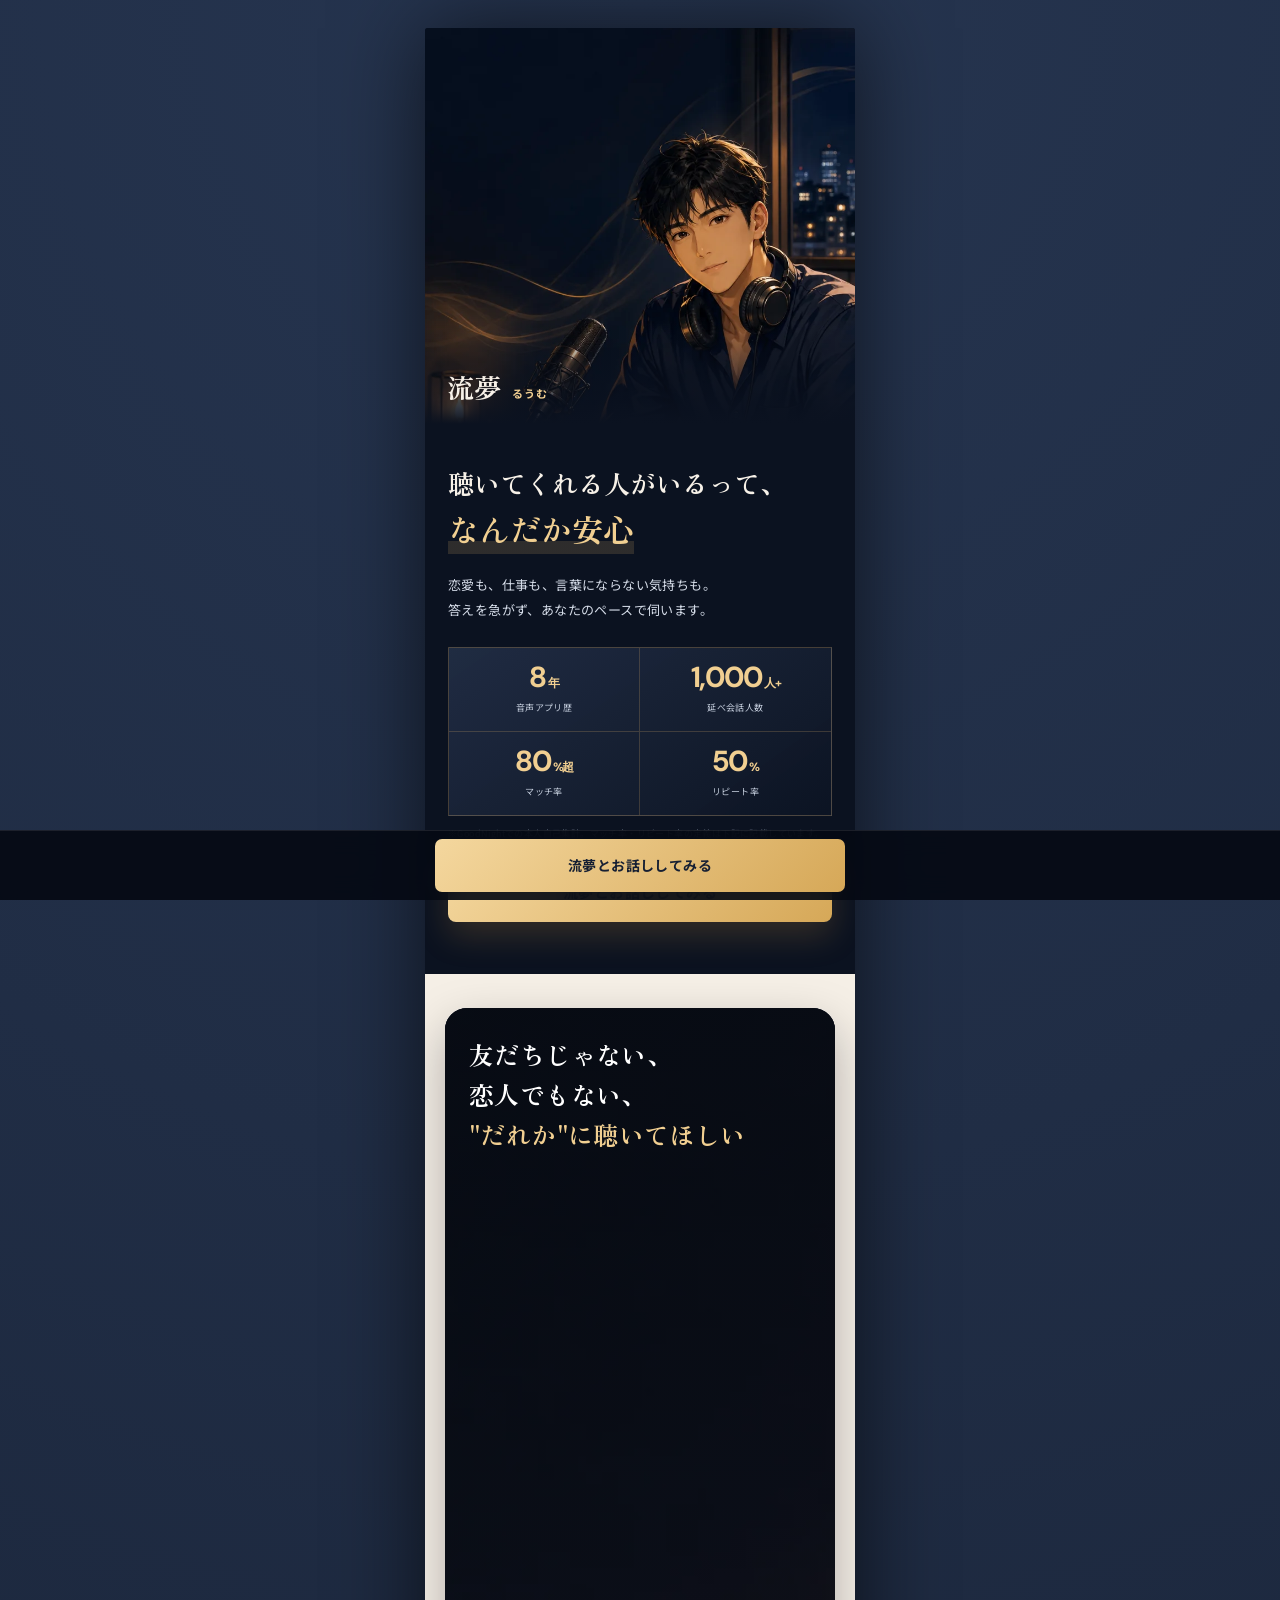
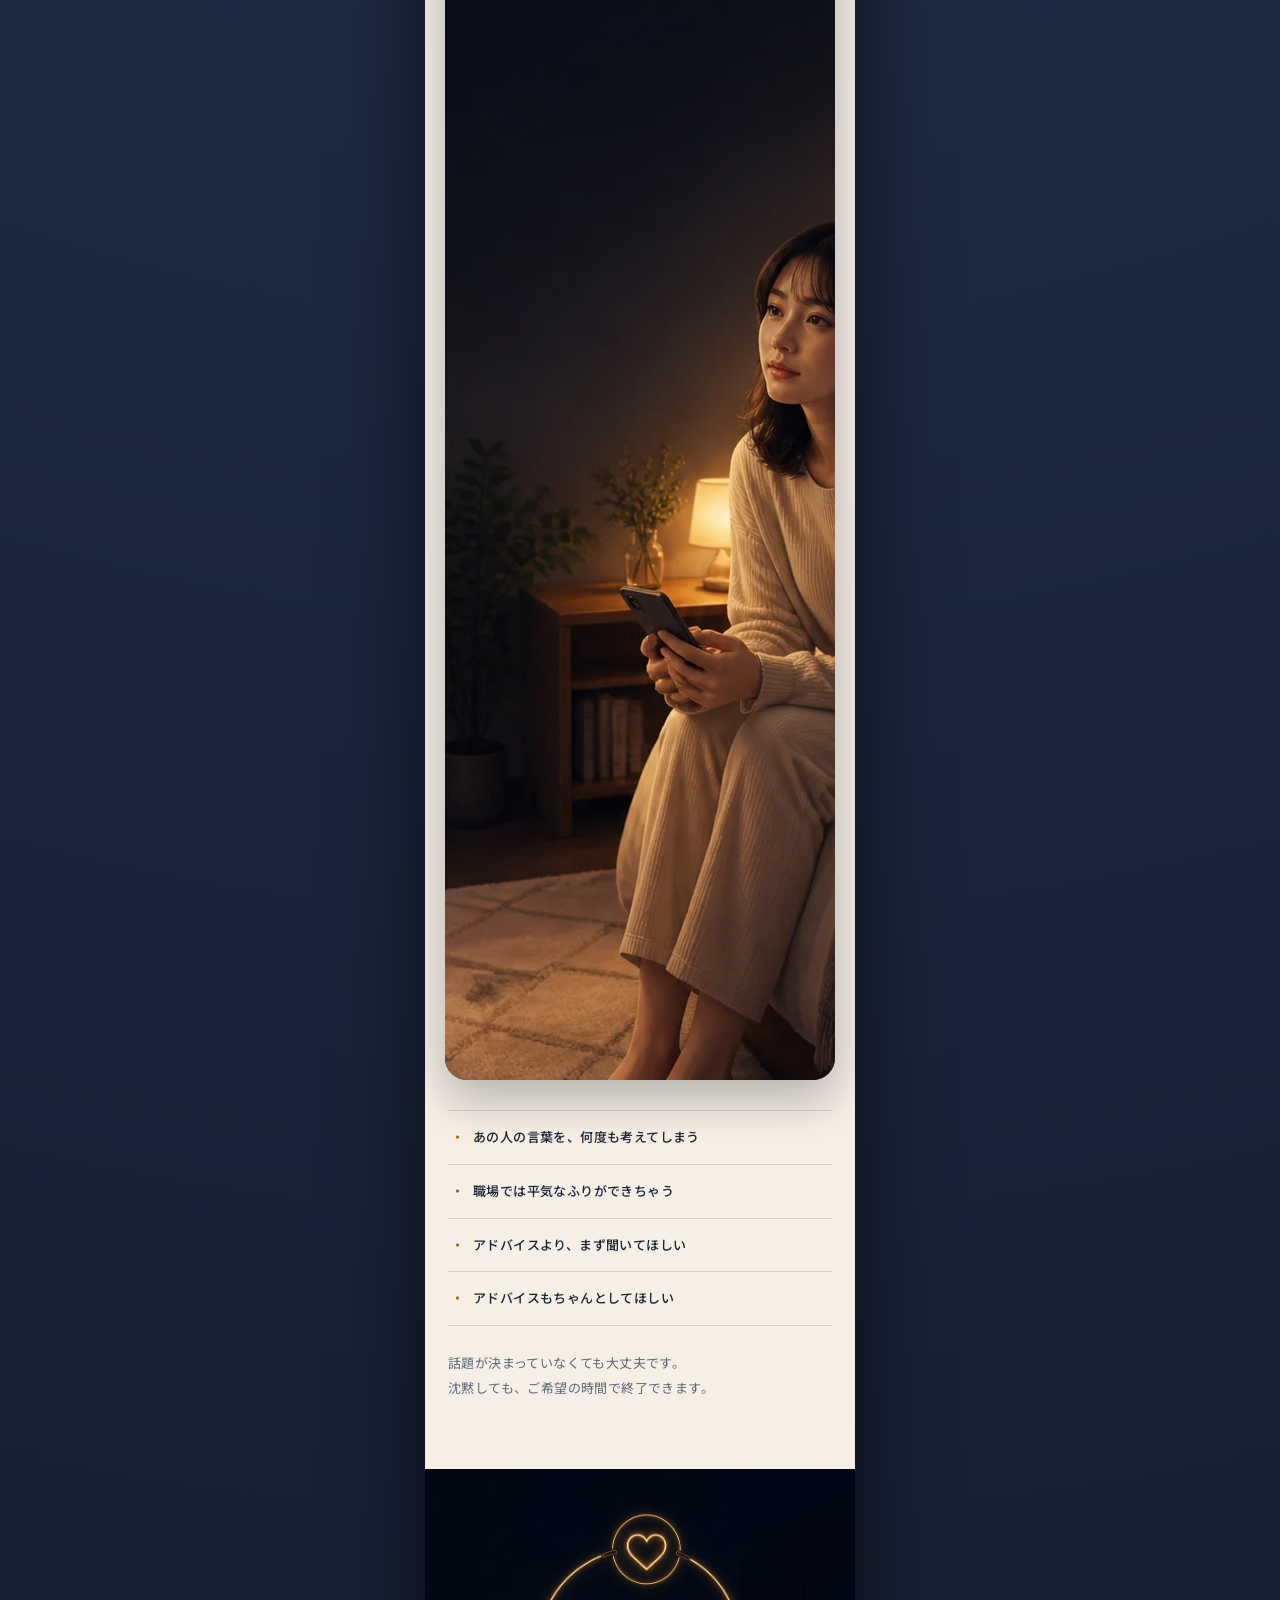
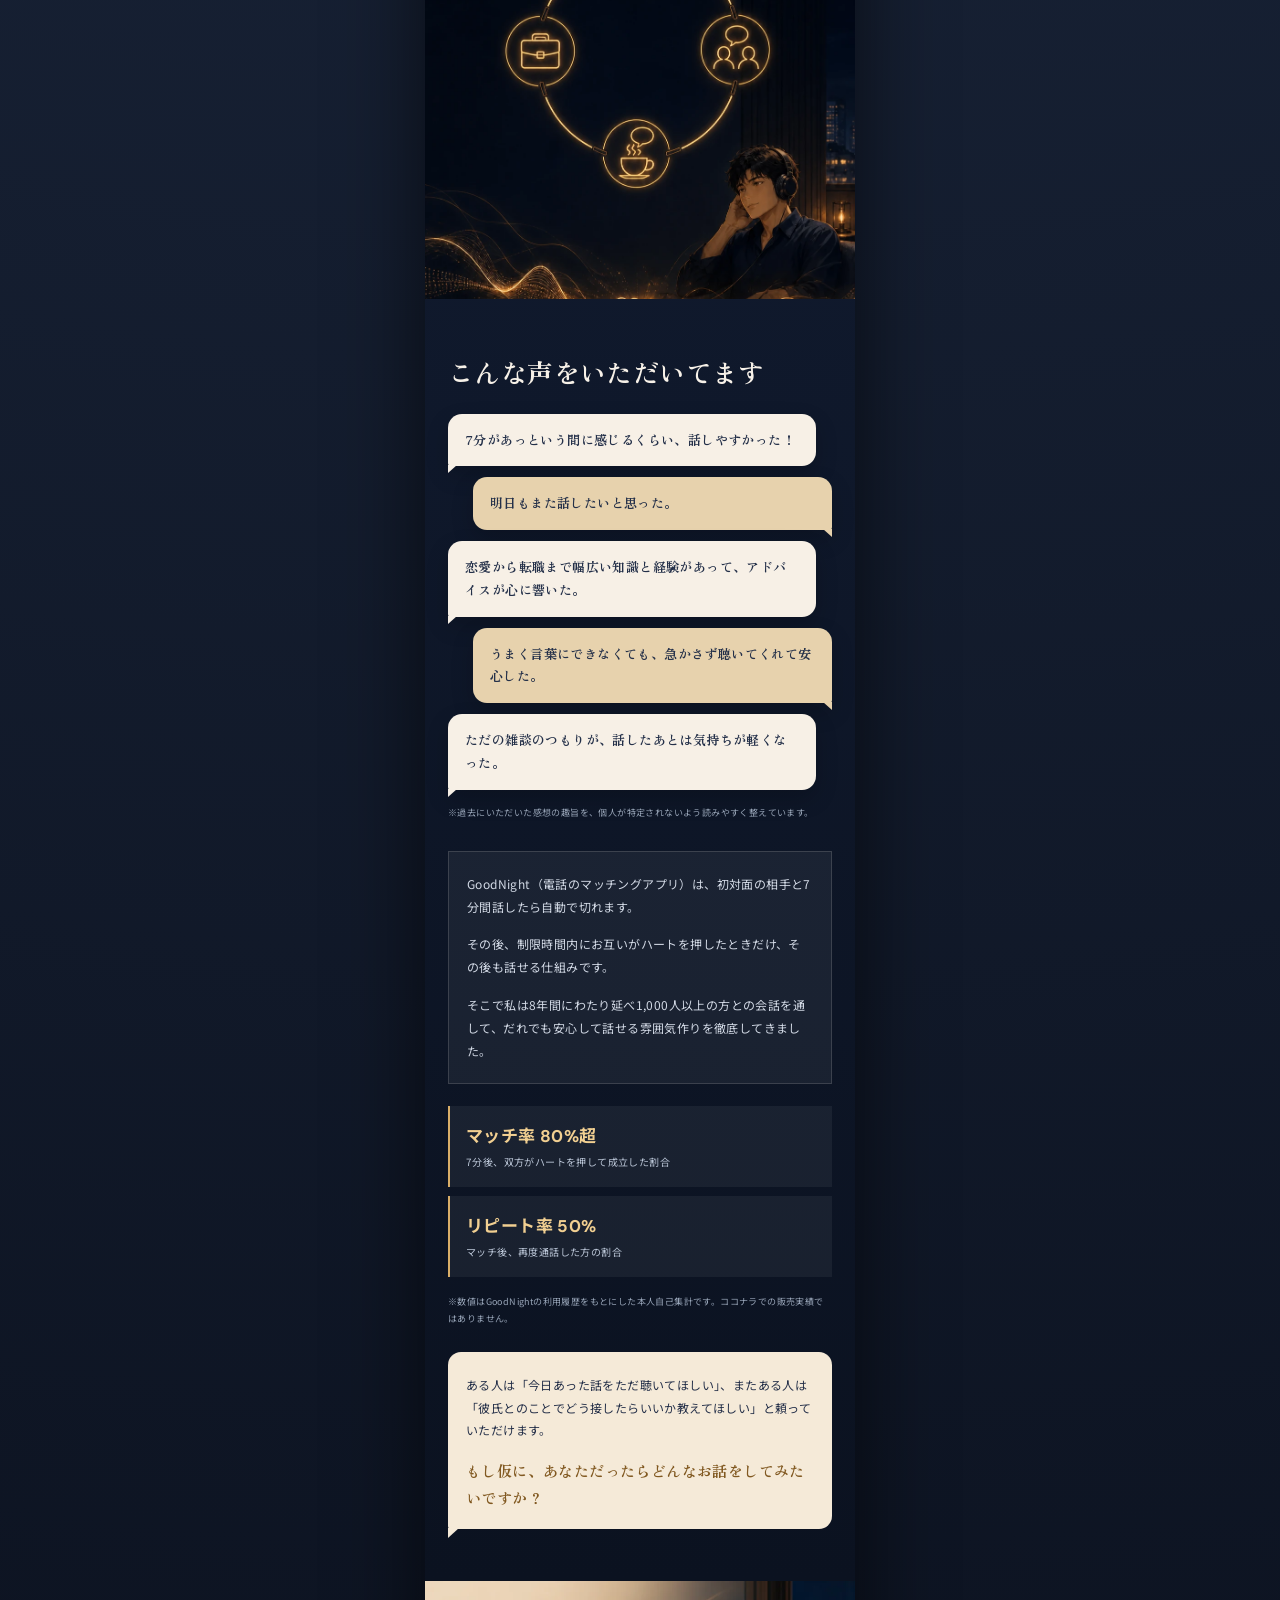
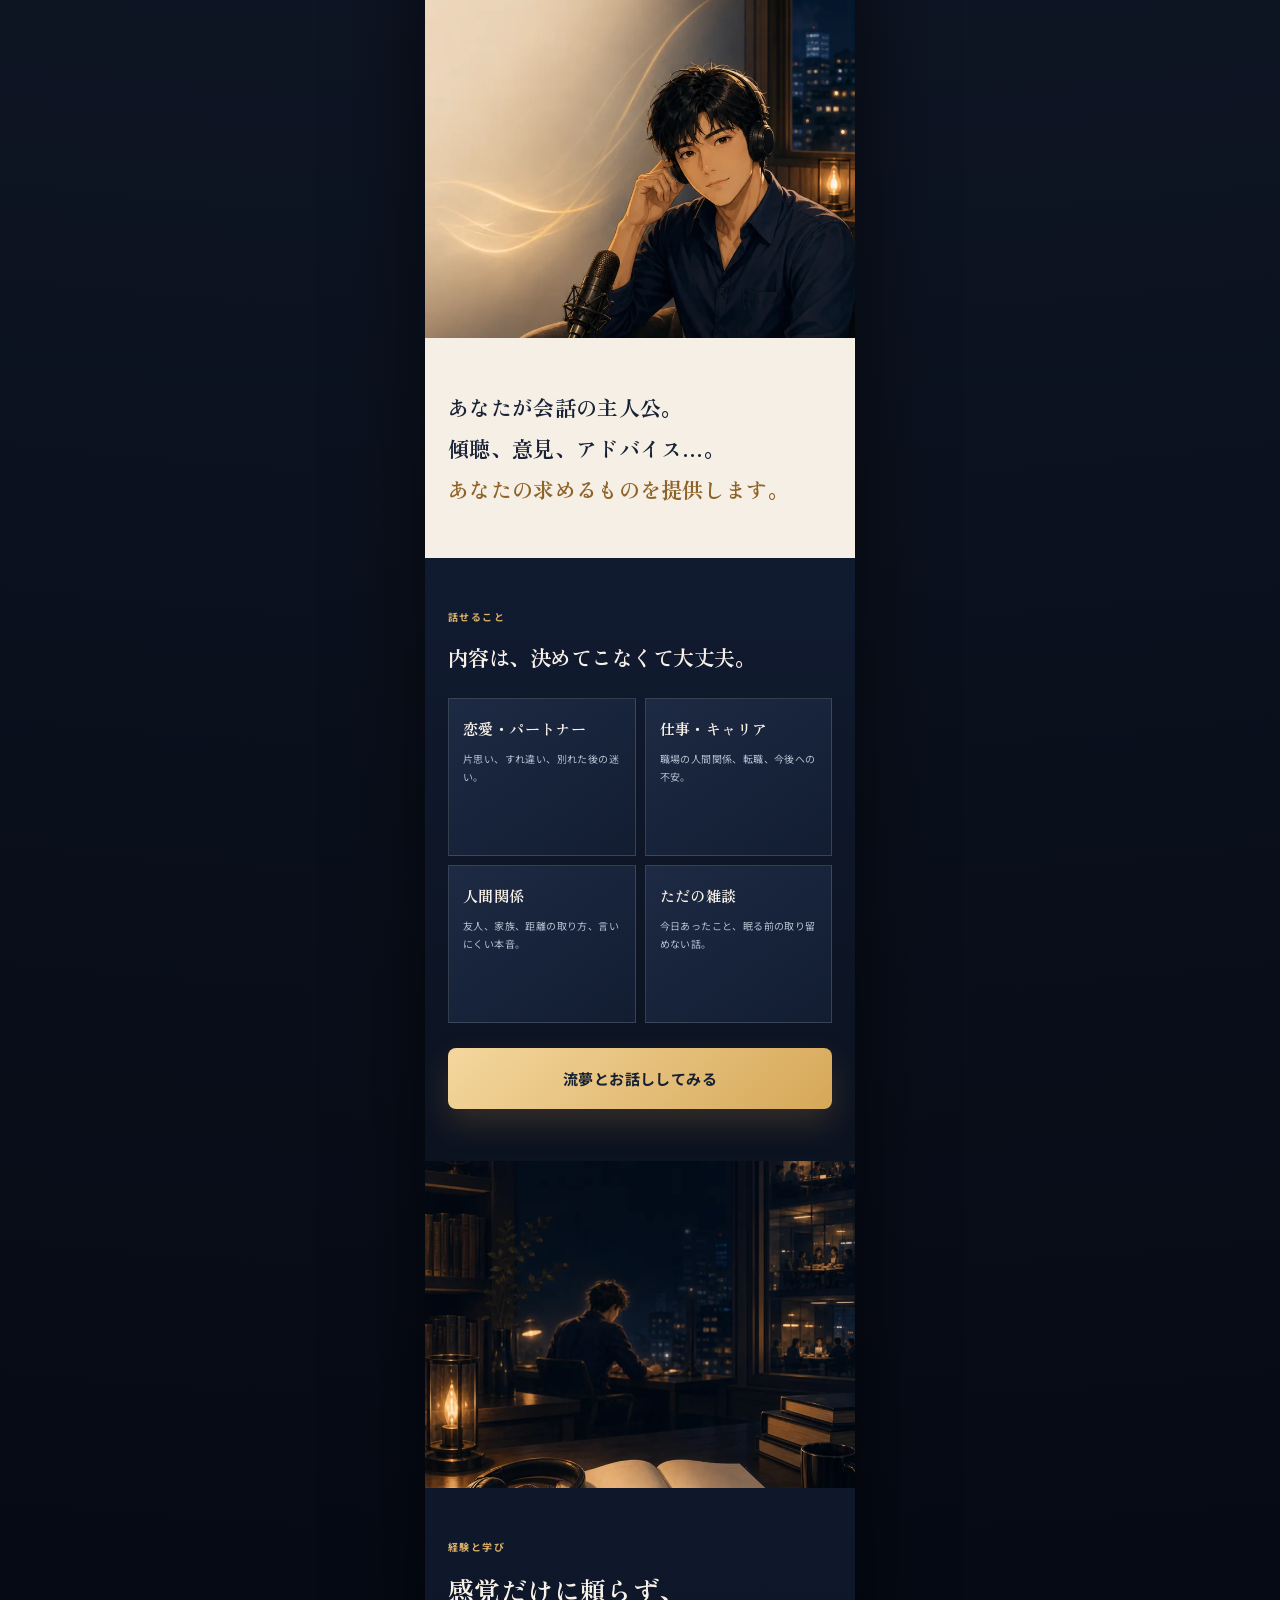
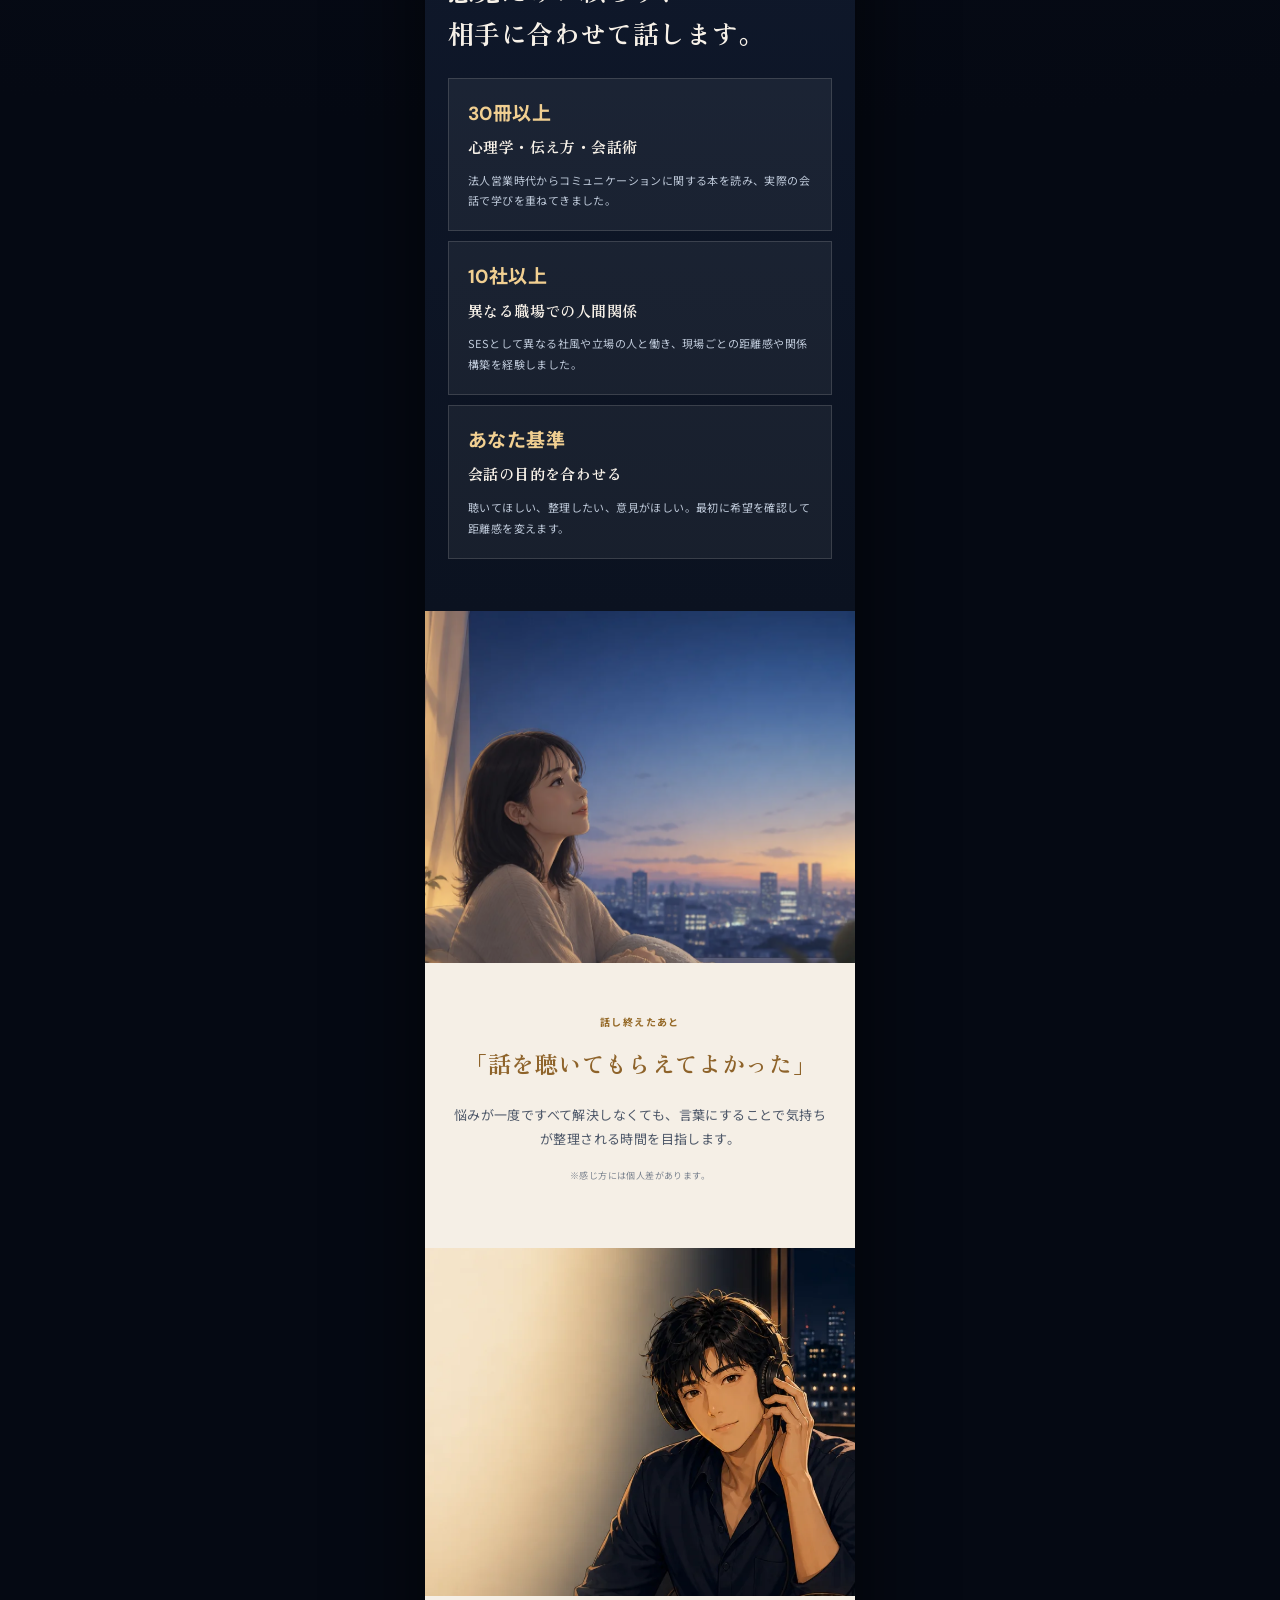
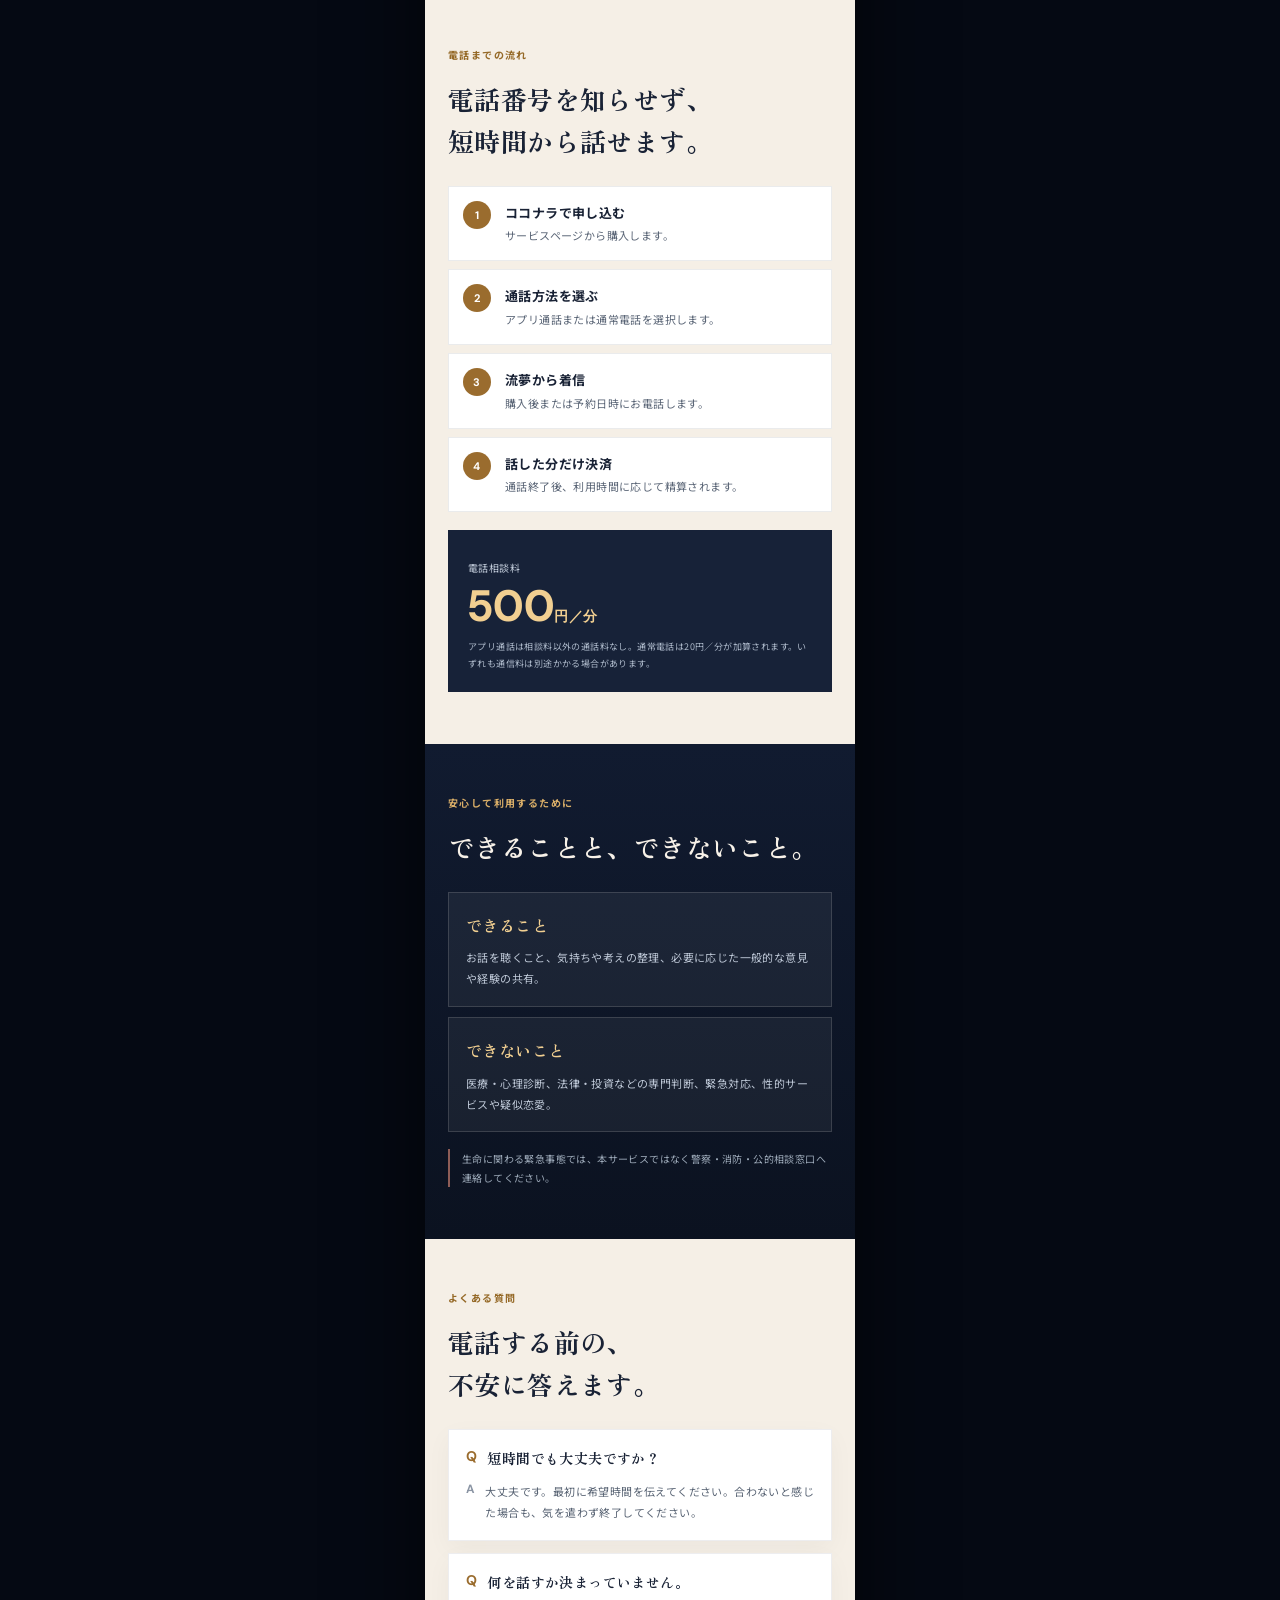
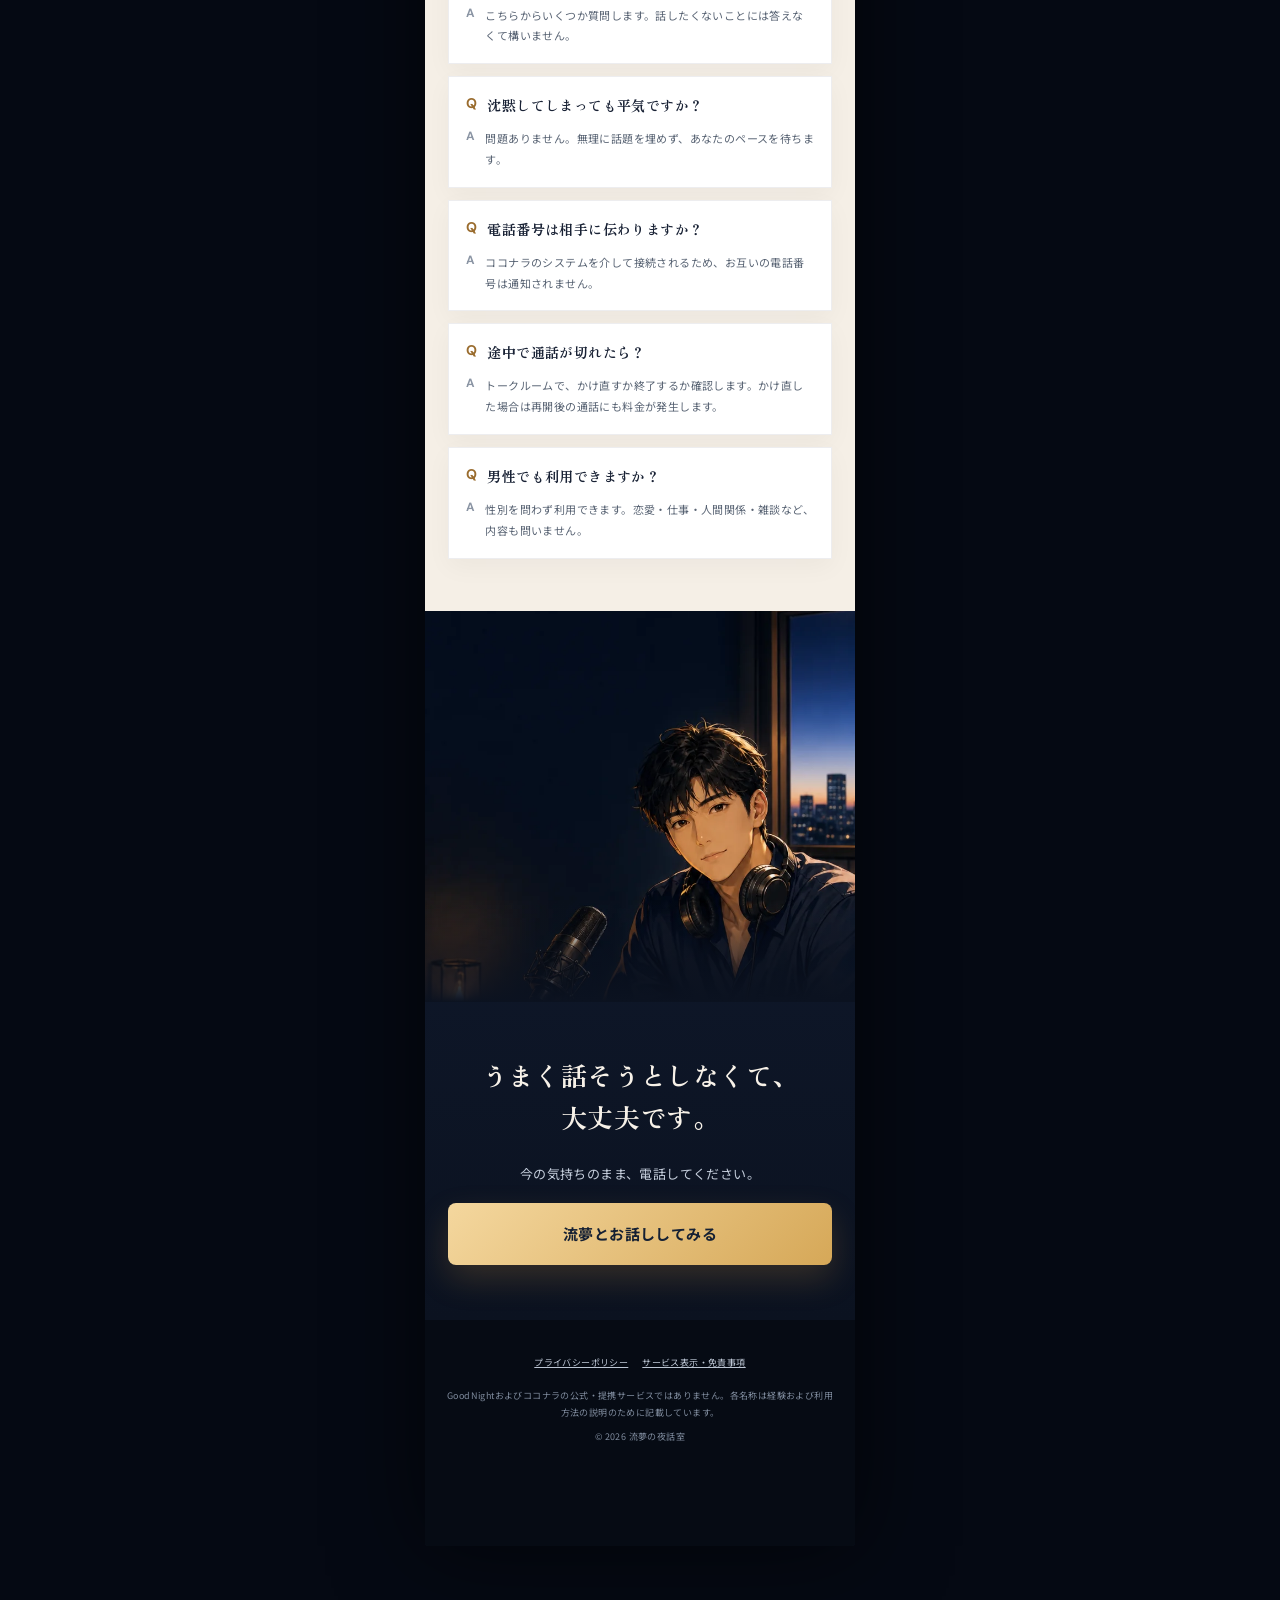
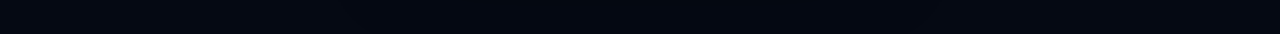
==== commit 6d310b02: "Improve mobile LP and Coconala brand assets" ====
--- a/index.html
+++ b/index.html
@@ -5,7 +5,7 @@
   <meta name="viewport" content="width=device-width,initial-scale=1,viewport-fit=cover">
   <meta name="description" content="恋愛、仕事、人間関係、眠れない夜の雑談まで。8年間で延べ1,000人以上と話してきた流夢が、ココナラの電話相談でお話を伺います。">
   <meta name="theme-color" content="#0b1220">
-  <title>流夢の夜話室｜眠れない夜に、ちゃんと話を聞く声を。</title>
+  <title>流夢の夜話室｜聴いてくれる人がいるって、なんだか安心</title>
   <link rel="preconnect" href="https://fonts.googleapis.com">
   <link rel="preconnect" href="https://fonts.gstatic.com" crossorigin>
   <link href="https://fonts.googleapis.com/css2?family=DM+Sans:wght@600;700&amp;family=Noto+Sans+JP:wght@400;500;700&amp;family=Zen+Old+Mincho:wght@600;700&amp;display=swap" rel="stylesheet">
@@ -13,17 +13,14 @@
 </head>
 <body>
   <div class="page-shell">
-    <div class="disclosure">ココナラ電話相談サービスのご案内</div>
-
     <header class="hero">
       <div class="image-panel hero-image">
-        <img src="assets/hero-night-radio.webp" alt="静かな夜の部屋で話を聞く流夢のイラスト" width="780" height="1386">
-        <div class="hero-sign"><span>流夢</span><small>ROOMU / 28</small></div>
+        <img src="assets/hero-night-radio.webp" alt="静かな夜の部屋で話を聴く流夢のイラスト" width="780" height="1386">
+        <div class="hero-sign"><span>流夢</span><small>るうむ</small></div>
       </div>
       <div class="hero-copy section-pad">
-        <p class="eyebrow">ROOMU'S NIGHT TALK</p>
-        <h1>話すだけで、<br><em>少し眠れそうな夜</em><br>がある。</h1>
-        <p class="lead">恋愛も、仕事も、言葉にならない気持ちも。<br>答えを急がず、あなたのペースで伺います。</p>
+        <h1><span>聴いてくれる人がいるって、</span><em>なんだか安心</em></h1>
+        <p class="lead"><span>恋愛も、仕事も、言葉にならない気持ちも。</span><span>答えを急がず、あなたのペースで伺います。</span></p>
         <div class="hero-stats" aria-label="流夢の会話実績">
           <div><strong>8<small>年</small></strong><span>音声アプリ歴</span></div>
           <div><strong>1,000<small>人+</small></strong><span>延べ会話人数</span></div>
@@ -31,109 +28,150 @@
           <div><strong>50<small>%</small></strong><span>リピート率</span></div>
         </div>
         <p class="metric-note">※GoodNightでの本人自己集計。マッチ率・リピート率の定義は下記に記載しています。</p>
-        <a class="cta" href="https://coconala.com/services/4327249" rel="nofollow">ココナラで流夢に電話する<span>電話相談 1分500円</span></a>
-        <p class="microcopy">短時間でも大丈夫。電話番号は相手に通知されません。</p>
+        <a class="cta" href="https://coconala.com/services/4327249" rel="nofollow">流夢とお話ししてみる</a>
       </div>
     </header>
 
     <main>
       <section class="empathy section-pad paper-section">
-        <p class="section-label">こんな夜に</p>
-        <h2>「相談」と呼ぶほどじゃない。<br>でも、一人で抱えるには少し重い。</h2>
-        <div class="image-card empathy-visual"><img src="assets/woman-before-call.webp" alt="夜、誰かに話したい気持ちを抱える女性のイメージ" width="780" height="1386" loading="lazy"></div>
+        <div class="image-card empathy-visual">
+          <img src="assets/woman-before-call.webp" alt="夜、誰かに話したい気持ちを抱える女性のイメージ" width="941" height="1672" loading="lazy">
+          <div class="empathy-overlay"><h2><span>友だちじゃない、</span><span>恋人でもない、</span><span>"だれか"に聴いてほしい</span></h2></div>
+        </div>
         <ul class="check-list">
           <li>あの人の言葉を、何度も考えてしまう</li>
-          <li>職場では平気なふりをしている</li>
+          <li>職場では平気なふりができちゃう</li>
           <li>アドバイスより、まず聞いてほしい</li>
-          <li>眠る前に、誰かと少しだけ話したい</li>
+          <li>アドバイスもちゃんとしてほしい</li>
         </ul>
-        <p class="body-copy">話題が決まっていなくても大丈夫です。沈黙しても、途中で終わっても構いません。</p>
+        <p class="body-copy"><span>話題が決まっていなくても大丈夫です。</span><span>沈黙しても、ご希望の時間で終了できます。</span></p>
       </section>
 
       <section class="proof dark-section">
-        <div class="image-panel"><img src="assets/goodnight-seven-minutes.webp" alt="7分間の会話と相互マッチを表現したイラスト" width="780" height="1386" loading="lazy"></div>
+        <div class="image-panel proof-visual"><img src="assets/goodnight-themes-v2.webp" alt="恋愛、仕事、人間関係、雑談の4つの会話テーマが輪でつながるイラスト" width="941" height="1672" loading="lazy"></div>
         <div class="section-pad">
-          <p class="section-label">8 YEARS OF CONVERSATION</p>
-          <h2>最初の7分で、<br>「もう一度話したい」と思われる会話。</h2>
-          <p>GoodNightは、初対面の相手と7分間話し、お互いがハートを押したときだけ、その後も話せる音声マッチングアプリです。</p>
-          <p>合わなくても切りづらい人に配慮された、7分で一度終了する仕組み。そこで8年間、相手の空気を読み、安心して話せる会話を積み重ねてきました。</p>
+          <h2>こんな声をいただいてます</h2>
+          <div class="review-bubbles" aria-label="これまでにいただいた感想">
+            <blockquote>7分があっという間に感じるくらい、話しやすかった！</blockquote>
+            <blockquote>明日もまた話したいと思った。</blockquote>
+            <blockquote>恋愛から転職まで幅広い知識と経験があって、アドバイスが心に響いた。</blockquote>
+            <blockquote>うまく言葉にできなくても、急かさず聴いてくれて安心した。</blockquote>
+            <blockquote>ただの雑談のつもりが、話したあとは気持ちが軽くなった。</blockquote>
+          </div>
+          <p class="source-note">※過去にいただいた感想の趣旨を、個人が特定されないよう読みやすく整えています。</p>
+          <div class="goodnight-copy">
+            <p>GoodNight（電話のマッチングアプリ）は、初対面の相手と7分間話したら自動で切れます。</p>
+            <p>その後、制限時間内にお互いがハートを押したときだけ、その後も話せる仕組みです。</p>
+            <p>そこで私は8年間にわたり延べ1,000人以上の方との会話を通して、だれでも安心して話せる雰囲気作りを徹底してきました。</p>
+          </div>
           <div class="definition-cards">
             <div><b>マッチ率 80%超</b><span>7分後、双方がハートを押して成立した割合</span></div>
             <div><b>リピート率 50%</b><span>マッチ後、再度通話した方の割合</span></div>
           </div>
           <p class="source-note">※数値はGoodNightの利用履歴をもとにした本人自己集計です。ココナラでの販売実績ではありません。</p>
+          <div class="conversation-callout">
+            <p>ある人は「今日あった話をただ聴いてほしい」、またある人は「彼氏とのことでどう接したらいいか教えてほしい」と頼っていただけます。</p>
+            <p>もし仮に、あなただったらどんなお話をしてみたいですか？</p>
+          </div>
         </div>
       </section>
 
       <section class="promise paper-section">
         <div class="image-panel"><img src="assets/room-listening.webp" alt="相手の話に静かに耳を傾ける流夢のイラスト" width="780" height="1386" loading="lazy"></div>
-        <div class="section-pad">
-          <p class="section-label">流夢が大切にすること</p>
-          <h2>正解を押しつけるより、<br>話し終わった心を少し軽く。</h2>
-          <div class="promise-list">
-            <div><b>01</b><span>話の途中で遮らない</span></div><div><b>02</b><span>気持ちを否定しない</span></div><div><b>03</b><span>結論を急がない</span></div><div><b>04</b><span>意見が必要か、最初に確認する</span></div>
-          </div>
+        <div class="section-pad promise-copy">
+          <h2><span>あなたが会話の主人公。</span><span>傾聴、意見、アドバイス…。</span><span>あなたの求めるものを提供します。</span></h2>
         </div>
       </section>
 
       <section class="topics section-pad dark-section">
-        <p class="section-label">話せること</p><h2>内容は、決めてこなくて大丈夫。</h2>
+        <p class="section-label">話せること</p>
+        <h2 class="single-line">内容は、決めてこなくて大丈夫。</h2>
         <div class="topic-grid">
-          <article><span>LOVE</span><h3>恋愛・パートナー</h3><p>片思い、すれ違い、別れた後の迷い。</p></article><article><span>WORK</span><h3>仕事・キャリア</h3><p>職場の人間関係、転職、今後への不安。</p></article><article><span>RELATION</span><h3>人間関係</h3><p>友人、家族、距離の取り方、言いにくい本音。</p></article><article><span>SMALL TALK</span><h3>ただの雑談</h3><p>今日あったこと、眠る前の取り留めない話。</p></article>
+          <article><h3>恋愛・パートナー</h3><p>片思い、すれ違い、別れた後の迷い。</p></article>
+          <article><h3>仕事・キャリア</h3><p>職場の人間関係、転職、今後への不安。</p></article>
+          <article><h3>人間関係</h3><p>友人、家族、距離の取り方、言いにくい本音。</p></article>
+          <article><h3>ただの雑談</h3><p>今日あったこと、眠る前の取り留めない話。</p></article>
         </div>
-        <a class="cta cta-secondary" href="https://coconala.com/services/4327249" rel="nofollow">今の気持ちのまま電話する<span>ココナラで申し込む</span></a>
+        <a class="cta cta-secondary" href="https://coconala.com/services/4327249" rel="nofollow">流夢とお話ししてみる</a>
       </section>
 
       <section class="experience dark-section">
         <div class="image-panel"><img src="assets/experience-books-office.webp" alt="コミュニケーションの学習と10社以上の現場経験を表現した書斎" width="780" height="1386" loading="lazy"></div>
         <div class="section-pad">
-          <p class="section-label">経験と学び</p><h2>感覚だけに頼らず、<br>相手に合わせて話します。</h2>
+          <p class="section-label">経験と学び</p>
+          <h2 class="sentence-lines"><span>感覚だけに頼らず、</span><span>相手に合わせて話します。</span></h2>
           <div class="experience-list">
-            <article><b>30冊以上</b><h3>心理学・伝え方・会話術</h3><p>法人営業時代からコミュニケーションに関する本を読み、実際の会話で学びを重ねてきました。</p></article><article><b>10社以上</b><h3>異なる職場での人間関係</h3><p>SESとして異なる社風や立場の人と働き、現場ごとの距離感や関係構築を経験しました。</p></article><article><b>あなた基準</b><h3>会話の目的を合わせる</h3><p>聞いてほしい、整理したい、意見がほしい。最初に希望を確認して距離感を変えます。</p></article>
+            <article><b>30冊以上</b><h3>心理学・伝え方・会話術</h3><p>法人営業時代からコミュニケーションに関する本を読み、実際の会話で学びを重ねてきました。</p></article>
+            <article><b>10社以上</b><h3>異なる職場での人間関係</h3><p>SESとして異なる社風や立場の人と働き、現場ごとの距離感や関係構築を経験しました。</p></article>
+            <article><b>あなた基準</b><h3>会話の目的を合わせる</h3><p>聴いてほしい、整理したい、意見がほしい。最初に希望を確認して距離感を変えます。</p></article>
           </div>
         </div>
       </section>
 
       <section class="after-call paper-section">
-        <div class="image-panel"><img src="assets/woman-after-call.webp" alt="会話のあと、静かに一息つく女性のイメージ" width="780" height="1386" loading="lazy"></div>
+        <div class="image-panel"><img src="assets/woman-after-call.webp" alt="会話のあと、静かに一息つく女性のイメージ" width="941" height="1672" loading="lazy"></div>
         <div class="section-pad centered">
-          <p class="section-label">話し終えたあと</p><blockquote>「話を聞いてもらえてよかった」</blockquote><p>GoodNightで、何度もいただいた言葉です。悩みが一度ですべて解決しなくても、言葉にすることで気持ちが整理される時間を目指します。</p>
-          <p class="source-note">※過去に寄せられた感想の趣旨を要約したもので、個人の特定につながる情報は掲載していません。感じ方には個人差があります。</p>
+          <p class="section-label">話し終えたあと</p>
+          <blockquote>「話を聴いてもらえてよかった」</blockquote>
+          <p>悩みが一度ですべて解決しなくても、言葉にすることで気持ちが整理される時間を目指します。</p>
+          <p class="source-note">※感じ方には個人差があります。</p>
         </div>
       </section>
 
       <section class="steps paper-section">
         <div class="image-panel"><img src="assets/phone-safe.webp" alt="電話番号を相手に知らせず通話できることを表現したイラスト" width="780" height="1386" loading="lazy"></div>
         <div class="section-pad">
-          <p class="section-label">電話までの流れ</p><h2>電話番号を知らせず、<br>短時間から話せます。</h2>
+          <p class="section-label">電話までの流れ</p>
+          <h2 class="sentence-lines"><span>電話番号を知らせず、</span><span>短時間から話せます。</span></h2>
           <ol class="step-list">
-            <li><b>1</b><span><strong>ココナラで申し込む</strong>サービスページから購入します。</span></li><li><b>2</b><span><strong>通話方法を選ぶ</strong>アプリ通話または通常電話を選択します。</span></li><li><b>3</b><span><strong>流夢から着信</strong>購入後または予約日時にお電話します。</span></li><li><b>4</b><span><strong>話した分だけ決済</strong>通話終了後、利用時間に応じて精算されます。</span></li>
+            <li><b>1</b><span><strong>ココナラで申し込む</strong>サービスページから購入します。</span></li>
+            <li><b>2</b><span><strong>通話方法を選ぶ</strong>アプリ通話または通常電話を選択します。</span></li>
+            <li><b>3</b><span><strong>流夢から着信</strong>購入後または予約日時にお電話します。</span></li>
+            <li><b>4</b><span><strong>話した分だけ決済</strong>通話終了後、利用時間に応じて精算されます。</span></li>
           </ol>
           <div class="price-card"><span>電話相談料</span><strong>500<small>円／分</small></strong><p>アプリ通話は相談料以外の通話料なし。通常電話は20円／分が加算されます。いずれも通信料は別途かかる場合があります。</p></div>
         </div>
       </section>
 
       <section class="boundaries section-pad dark-section">
-        <p class="section-label">安心して利用するために</p><h2>できることと、できないこと。</h2>
-        <div class="boundary-grid"><div><h3>できること</h3><p>お話を聞くこと、気持ちや考えの整理、必要に応じた一般的な意見や経験の共有。</p></div><div><h3>できないこと</h3><p>医療・心理診断、法律・投資などの専門判断、緊急対応、性的サービスや疑似恋愛。</p></div></div>
+        <p class="section-label">安心して利用するために</p>
+        <h2>できることと、できないこと。</h2>
+        <div class="boundary-grid">
+          <div><h3>できること</h3><p>お話を聴くこと、気持ちや考えの整理、必要に応じた一般的な意見や経験の共有。</p></div>
+          <div><h3>できないこと</h3><p>医療・心理診断、法律・投資などの専門判断、緊急対応、性的サービスや疑似恋愛。</p></div>
+        </div>
         <p class="emergency">生命に関わる緊急事態では、本サービスではなく警察・消防・公的相談窓口へ連絡してください。</p>
       </section>
 
       <section class="faq section-pad paper-section">
-        <p class="section-label">よくある質問</p><h2>電話する前の、不安に答えます。</h2>
+        <p class="section-label">よくある質問</p>
+        <h2 class="sentence-lines"><span>電話する前の、</span><span>不安に答えます。</span></h2>
         <div class="faq-list">
-          <article><h3><span>Q</span>短時間でも大丈夫ですか？</h3><p><span>A</span>大丈夫です。最初に希望時間を伝えてください。合わないと感じた場合も、気を遣わず終了してください。</p></article><article><h3><span>Q</span>何を話すか決まっていません。</h3><p><span>A</span>こちらからいくつか質問します。話したくないことには答えなくて構いません。</p></article><article><h3><span>Q</span>沈黙してしまっても平気ですか？</h3><p><span>A</span>問題ありません。無理に話題を埋めず、あなたのペースを待ちます。</p></article><article><h3><span>Q</span>電話番号は相手に伝わりますか？</h3><p><span>A</span>ココナラのシステムを介して接続されるため、お互いの電話番号は通知されません。</p></article><article><h3><span>Q</span>途中で通話が切れたら？</h3><p><span>A</span>トークルームで、かけ直すか終了するか確認します。かけ直した場合は再開後の通話にも料金が発生します。</p></article><article><h3><span>Q</span>男性でも利用できますか？</h3><p><span>A</span>性別を問わず利用できます。恋愛・仕事・人間関係・雑談など、内容も問いません。</p></article>
+          <article><h3><span>Q</span>短時間でも大丈夫ですか？</h3><p><span>A</span>大丈夫です。最初に希望時間を伝えてください。合わないと感じた場合も、気を遣わず終了してください。</p></article>
+          <article><h3><span>Q</span>何を話すか決まっていません。</h3><p><span>A</span>こちらからいくつか質問します。話したくないことには答えなくて構いません。</p></article>
+          <article><h3><span>Q</span>沈黙してしまっても平気ですか？</h3><p><span>A</span>問題ありません。無理に話題を埋めず、あなたのペースを待ちます。</p></article>
+          <article><h3><span>Q</span>電話番号は相手に伝わりますか？</h3><p><span>A</span>ココナラのシステムを介して接続されるため、お互いの電話番号は通知されません。</p></article>
+          <article><h3><span>Q</span>途中で通話が切れたら？</h3><p><span>A</span>トークルームで、かけ直すか終了するか確認します。かけ直した場合は再開後の通話にも料金が発生します。</p></article>
+          <article><h3><span>Q</span>男性でも利用できますか？</h3><p><span>A</span>性別を問わず利用できます。恋愛・仕事・人間関係・雑談など、内容も問いません。</p></article>
         </div>
       </section>
 
       <section class="final dark-section">
         <div class="image-panel final-image"><img src="assets/final-call.webp" alt="夜明け前の部屋で穏やかに待つ流夢のイラスト" width="780" height="1386" loading="lazy"></div>
-        <div class="section-pad centered"><p class="section-label">GOOD NIGHT, GOOD TALK.</p><h2>うまく話そうとしなくて、<br>大丈夫です。</h2><p>今の気持ちのまま、電話してください。</p><a class="cta" href="https://coconala.com/services/4327249" rel="nofollow">ココナラで流夢に電話する<span>電話相談 1分500円</span></a><p class="microcopy">アプリ通話なら相談料以外の通話料なし</p></div>
+        <div class="section-pad centered">
+          <h2 class="sentence-lines"><span>うまく話そうとしなくて、</span><span>大丈夫です。</span></h2>
+          <p>今の気持ちのまま、電話してください。</p>
+          <a class="cta" href="https://coconala.com/services/4327249" rel="nofollow">流夢とお話ししてみる</a>
+        </div>
       </section>
     </main>
 
-    <footer><nav><a href="privacy.html">プライバシーポリシー</a><a href="disclosure.html">サービス表示・免責事項</a></nav><p>GoodNightおよびココナラの公式・提携サービスではありません。各名称は経験および利用方法の説明のために記載しています。</p><p>© 2026 流夢の夜話室</p></footer>
+    <footer>
+      <nav><a href="privacy.html">プライバシーポリシー</a><a href="disclosure.html">サービス表示・免責事項</a></nav>
+      <p>GoodNightおよびココナラの公式・提携サービスではありません。各名称は経験および利用方法の説明のために記載しています。</p>
+      <p>© 2026 流夢の夜話室</p>
+    </footer>
   </div>
-  <div class="sticky-cta"><a href="https://coconala.com/services/4327249" rel="nofollow"><span>流夢に電話する</span><b>1分500円</b></a></div>
+  <div class="sticky-cta"><a href="https://coconala.com/services/4327249" rel="nofollow">流夢とお話ししてみる</a></div>
 </body>
 </html>
--- a/style.css
+++ b/style.css
@@ -1,34 +1,36 @@
 :root{--night:#0b1220;--deep:#111b30;--ink:#f7f1e8;--muted:#bac6da;--gold:#d9ae68;--gold-light:#f1cf91;--paper:#f5efe6;--paper-ink:#192235;--paper-muted:#5e6879;--line:rgba(247,241,232,.15);--shadow:0 18px 48px rgba(3,8,18,.28)}
 *{box-sizing:border-box;margin:0;padding:0}
 html{scroll-behavior:smooth;background:#050913}
-body{font-family:"Noto Sans JP",sans-serif;color:var(--ink);line-height:1.85;letter-spacing:.025em;background:radial-gradient(circle at 50% 0,#263550 0,#050913 58%);padding-bottom:76px}
+body{font-family:"Noto Sans JP",sans-serif;color:var(--ink);line-height:1.9;letter-spacing:.025em;background:radial-gradient(circle at 50% 0,#263550 0,#050913 58%);padding-bottom:72px}
 img{display:block;max-width:100%}
 .page-shell{width:min(100%,430px);margin:auto;overflow:hidden;background:var(--night);box-shadow:0 0 90px rgba(0,0,0,.62)}
-.disclosure{padding:8px 16px;text-align:center;font-size:10px;letter-spacing:.08em;color:#aeb8c9;background:#070c16}
-.section-pad{padding:54px 23px}.dark-section{background:linear-gradient(180deg,#111b30 0%,#0b1220 100%)}.paper-section{background:var(--paper);color:var(--paper-ink)}
+.section-pad{padding:52px 23px}.dark-section{background:linear-gradient(180deg,#111b30 0%,#0b1220 100%)}.paper-section{background:var(--paper);color:var(--paper-ink)}
 .image-panel{position:relative;width:100%;height:0;padding-top:84%;overflow:hidden;background:#101a2d}.image-panel img{position:absolute;inset:0;width:100%;height:100%;object-fit:cover}
-.image-card{margin:26px -3px 30px;border-radius:22px;overflow:hidden;box-shadow:var(--shadow);background:#122037}.image-card img{width:100%;aspect-ratio:4/4.8;object-fit:cover;object-position:center 58%}
+.image-card{position:relative;margin:0 -3px 30px;border-radius:22px;overflow:hidden;box-shadow:var(--shadow);background:#122037}.image-card img{width:100%;aspect-ratio:4/5.2;object-fit:cover;object-position:center 58%}
 .hero-image{padding-top:92%}.hero-image img{object-position:center 64%}.hero-image:after,.final-image:after{content:"";position:absolute;inset:auto 0 0;height:26%;background:linear-gradient(transparent,var(--night))}
-.hero-sign{position:absolute;left:22px;bottom:18px;z-index:2;display:flex;align-items:baseline;gap:10px}.hero-sign span{font:700 27px "Zen Old Mincho",serif}.hero-sign small{font:700 9px "DM Sans",sans-serif;letter-spacing:.2em;color:var(--gold-light)}
-.hero-copy{padding-top:34px;background:var(--night)}
-.eyebrow,.section-label{font:700 10px/1.35 "DM Sans",sans-serif;letter-spacing:.22em;text-transform:uppercase;color:#a67431;margin-bottom:16px}.dark-section .section-label,.hero .eyebrow{color:var(--gold)}
-h1,h2,h3{font-family:"Zen Old Mincho",serif;font-weight:700;text-wrap:balance}h1{font-size:32px;line-height:1.46;letter-spacing:.02em}h1 em{font-style:normal;color:var(--gold-light);background:linear-gradient(transparent 72%,rgba(217,174,104,.17) 0)}h2{font-size:27px;line-height:1.55;letter-spacing:.02em;margin-bottom:25px}
-p{margin-bottom:1.25em}.lead{font-size:14px;color:#d5dce8;margin:18px 0 25px}.body-copy{font-size:13px;color:var(--paper-muted)}
+.hero-sign{position:absolute;left:22px;bottom:18px;z-index:2;display:flex;align-items:baseline;gap:10px}.hero-sign span{font:700 27px "Zen Old Mincho",serif}.hero-sign small{font:700 11px "Noto Sans JP",sans-serif;letter-spacing:.12em;color:var(--gold-light)}
+.hero-copy{padding-top:38px;background:var(--night)}
+.section-label{font:700 10px/1.45 "Noto Sans JP",sans-serif;letter-spacing:.14em;color:#956927;margin-bottom:15px}.dark-section .section-label{color:var(--gold)}
+h1,h2,h3{font-family:"Zen Old Mincho",serif;font-weight:700;text-wrap:pretty}h1{font-size:26px;line-height:1.62;letter-spacing:0}h1 span,h1 em{display:block}h1 span{white-space:nowrap}h1 em{font-size:31px;font-style:normal;color:var(--gold-light);background:linear-gradient(transparent 74%,rgba(217,174,104,.17) 0);width:max-content;max-width:100%}h2{font-size:26px;line-height:1.62;letter-spacing:.015em;margin-bottom:24px}.sentence-lines span{display:block;white-space:nowrap}
+p{margin-bottom:1.25em}.lead{font-size:13px;color:#d5dce8;margin:19px 0 25px}.lead span,.body-copy span,.promise-copy h2 span{display:block}.body-copy{font-size:13px;color:var(--paper-muted)}
 .hero-stats{display:grid;grid-template-columns:1fr 1fr;border:1px solid rgba(217,174,104,.28);margin:22px 0 10px;background:linear-gradient(145deg,rgba(37,50,75,.8),rgba(12,20,35,.88))}.hero-stats div{padding:15px 9px;text-align:center}.hero-stats div:nth-child(odd){border-right:1px solid rgba(217,174,104,.22)}.hero-stats div:nth-child(-n+2){border-bottom:1px solid rgba(217,174,104,.22)}.hero-stats strong{display:block;font:700 29px/1 "DM Sans",sans-serif;color:var(--gold-light);letter-spacing:-.04em}.hero-stats strong small{font-size:12px;margin-left:2px}.hero-stats span{display:block;margin-top:7px;font-size:9px;color:#c6cfde}
-.metric-note,.source-note,.microcopy{font-size:9px;line-height:1.75}.metric-note{color:#8f9bae;margin:0 0 18px}.source-note{color:#98a5b8}.paper-section .source-note{color:#7c8490}.microcopy{text-align:center;color:#9ba7ba;margin:9px 0 0}
-.cta{position:relative;display:block;padding:16px 48px 15px 16px;border-radius:8px;text-align:center;text-decoration:none;color:#152033;background:linear-gradient(135deg,#f4d79e,#d6a858);font-size:15px;font-weight:700;box-shadow:0 14px 32px rgba(194,143,63,.22)}.cta:after{content:"›";position:absolute;right:20px;top:50%;transform:translateY(-54%);font:400 30px/1 serif}.cta span{display:block;margin-top:2px;font-size:9px;font-weight:500;letter-spacing:.08em}
-.check-list{list-style:none;border-top:1px solid rgba(25,34,53,.15);margin-bottom:26px}.check-list li{position:relative;padding:14px 4px 14px 30px;border-bottom:1px solid rgba(25,34,53,.15);font-size:13px;font-weight:500}.check-list li:before{content:"✓";position:absolute;left:4px;color:#9a6c2e;font-weight:700}
-.proof .image-panel{padding-top:87%}.proof .image-panel img{object-position:center 69%}.proof .section-pad>p:not(.section-label):not(.source-note){font-size:13px;color:#ccd5e3}.definition-cards{display:grid;gap:9px;margin:24px 0 17px}.definition-cards div{padding:16px;border-left:2px solid var(--gold);background:rgba(255,255,255,.055)}.definition-cards b{display:block;color:var(--gold-light);font:700 17px "DM Sans","Noto Sans JP",sans-serif}.definition-cards span{display:block;margin-top:5px;font-size:10px;color:#bcc7d8}
-.promise .image-panel{padding-top:83%}.promise .image-panel img{object-position:center 58%}.promise-list{display:grid;gap:8px}.promise-list div{display:flex;align-items:center;gap:14px;padding:14px 15px;background:#fff;border:1px solid rgba(25,34,53,.09);box-shadow:0 8px 24px rgba(37,33,27,.045)}.promise-list b{font:700 10px "DM Sans",sans-serif;color:#9a6c2e}.promise-list span{font-size:13px;font-weight:700}
-.topic-grid{display:grid;grid-template-columns:1fr 1fr;gap:9px}.topic-grid article{min-height:174px;padding:17px 14px;background:linear-gradient(145deg,#1d2a43,#121d32);border:1px solid var(--line)}.topic-grid span{font:700 8px "DM Sans";letter-spacing:.14em;color:var(--gold)}.topic-grid h3{font-size:15px;line-height:1.5;margin:8px 0}.topic-grid p{font-size:10px;line-height:1.75;color:#b6c1d2;margin:0}.cta-secondary{margin-top:25px}
+.metric-note,.source-note{font-size:9px;line-height:1.8}.metric-note{color:#8f9bae;margin:0 0 18px}.source-note{color:#98a5b8}.paper-section .source-note{color:#7c8490}
+.cta{position:relative;display:block;padding:17px 16px 16px;border-radius:8px;text-align:center;text-decoration:none;color:#152033;background:linear-gradient(135deg,#f4d79e,#d6a858);font-size:15px;font-weight:700;box-shadow:0 14px 32px rgba(194,143,63,.22)}
+.empathy{padding-top:34px}.empathy-visual:after{content:"";position:absolute;inset:0;background:linear-gradient(180deg,rgba(7,11,19,.88) 0%,rgba(7,11,19,.52) 33%,transparent 62%);pointer-events:none}.empathy-overlay{position:absolute;z-index:2;left:24px;right:20px;top:26px;color:#fff}.empathy-overlay h2{font-size:25px;line-height:1.6;margin:0}.empathy-overlay h2 span{display:block}.empathy-overlay h2 span:last-child{color:var(--gold-light)}
+.check-list{list-style:none;border-top:1px solid rgba(25,34,53,.15);margin-bottom:25px}.check-list li{position:relative;padding:14px 4px 14px 25px;border-bottom:1px solid rgba(25,34,53,.15);font-size:13px;font-weight:500}.check-list li:before{content:"・";position:absolute;left:3px;color:#9a6c2e;font-weight:700}
+.proof-visual{padding-top:100%}.proof-visual img{object-position:center 58%}.proof .section-pad>h2{margin-bottom:21px}.review-bubbles{display:grid;gap:11px;margin-bottom:15px}.review-bubbles blockquote{position:relative;padding:15px 17px;border-radius:14px 14px 14px 3px;background:#f7f0e6;color:#243049;font:700 13px/1.75 "Zen Old Mincho",serif;box-shadow:0 9px 22px rgba(0,0,0,.18)}.review-bubbles blockquote:nth-child(even){margin-left:25px;border-radius:14px 14px 3px 14px;background:#e7d2ad}.review-bubbles blockquote:nth-child(odd){margin-right:16px}.review-bubbles blockquote:after{content:"";position:absolute;left:0;bottom:-7px;border-width:8px 9px 0 0;border-style:solid;border-color:#f7f0e6 transparent transparent transparent}.review-bubbles blockquote:nth-child(even):after{left:auto;right:0;border-width:8px 0 0 9px;border-color:#e7d2ad transparent transparent transparent}
+.goodnight-copy{margin:30px 0 22px;padding:21px 18px;background:rgba(255,255,255,.055);border:1px solid var(--line)}.goodnight-copy p{font-size:12px;line-height:1.9;color:#d2d9e5}.goodnight-copy p:last-child{margin-bottom:0}.definition-cards{display:grid;gap:9px;margin:0 0 17px}.definition-cards div{padding:16px;border-left:2px solid var(--gold);background:rgba(255,255,255,.055)}.definition-cards b{display:block;color:var(--gold-light);font:700 17px "DM Sans","Noto Sans JP",sans-serif}.definition-cards span{display:block;margin-top:5px;font-size:10px;color:#bcc7d8}.conversation-callout{position:relative;margin-top:25px;padding:22px 18px 18px;border-radius:13px 13px 13px 3px;color:#253049;background:#f5ead8}.conversation-callout:before{content:"";position:absolute;left:0;bottom:-9px;border-width:10px 11px 0 0;border-style:solid;border-color:#f5ead8 transparent transparent transparent}.conversation-callout p{font-size:12px;line-height:1.9}.conversation-callout p:last-child{font:700 15px/1.8 "Zen Old Mincho",serif;color:#815921;margin-bottom:0}
+.promise .image-panel{padding-top:83%}.promise .image-panel img{object-position:center 58%}.promise-copy h2{font-size:21px;margin:0}.promise-copy h2 span{white-space:nowrap}.promise-copy h2 span+span{margin-top:7px}.promise-copy h2 span:last-child{color:#8f6328}
+.single-line{white-space:nowrap;font-size:21px;letter-spacing:-.025em}.topic-grid{display:grid;grid-template-columns:1fr 1fr;gap:9px}.topic-grid article{min-height:158px;padding:18px 14px;background:linear-gradient(145deg,#1d2a43,#121d32);border:1px solid var(--line)}.topic-grid h3{font-size:15px;line-height:1.55;margin:0 0 10px}.topic-grid p{font-size:10px;line-height:1.8;color:#b6c1d2;margin:0}.cta-secondary{margin-top:25px}
 .experience .image-panel{padding-top:76%}.experience .image-panel img{object-position:center 69%}.experience-list{display:grid;gap:10px}.experience-list article{padding:19px;background:rgba(255,255,255,.055);border:1px solid var(--line)}.experience-list b{font:700 19px "DM Sans","Noto Sans JP",sans-serif;color:var(--gold-light)}.experience-list h3{font-size:15px;margin:5px 0 8px}.experience-list p{font-size:11px;color:#bec9d9;margin:0}
-.after-call .image-panel{padding-top:82%}.after-call .image-panel img{object-position:center 64%}.centered{text-align:center}.after-call blockquote{font:700 24px/1.65 "Zen Old Mincho",serif;color:#8e632a;margin:0 0 20px}.after-call .section-pad>p:not(.section-label):not(.source-note){font-size:13px;color:#4e5869}
+.after-call .image-panel{padding-top:82%}.after-call .image-panel img{object-position:center 64%}.centered{text-align:center}.after-call blockquote{font:700 23px/1.65 "Zen Old Mincho",serif;color:#8e632a;margin:0 0 20px}.after-call .section-pad>p:not(.section-label):not(.source-note){font-size:13px;color:#4e5869}
 .steps .image-panel{padding-top:81%}.steps .image-panel img{object-position:center 63%}.step-list{list-style:none;display:grid;gap:8px}.step-list li{display:grid;grid-template-columns:32px 1fr;gap:10px;padding:14px;background:#fff;border:1px solid rgba(25,34,53,.09)}.step-list li>b{display:grid;place-items:center;width:28px;height:28px;border-radius:50%;font:700 11px "DM Sans";color:#fff;background:#9a6c2e}.step-list span{font-size:11px;color:#5a6576}.step-list strong{display:block;font-size:13px;color:var(--paper-ink)}
 .price-card{margin-top:18px;padding:20px;color:#fff;background:#172238}.price-card>span{font-size:10px;color:#c4cedc}.price-card strong{display:block;font:700 44px/1.2 "DM Sans";color:var(--gold-light)}.price-card small{font-size:14px}.price-card p{font-size:9px;color:#adb9ca;margin:5px 0 0}
 .boundary-grid{display:grid;gap:10px}.boundary-grid div{padding:17px;background:rgba(255,255,255,.055);border:1px solid var(--line)}.boundary-grid h3{font-size:16px;color:var(--gold-light);margin-bottom:7px}.boundary-grid p{font-size:11px;color:#bec8d7;margin:0}.emergency{font-size:10px;color:#9eabba;margin:17px 0 0;padding-left:12px;border-left:2px solid #8e5d57}
 .faq-list{display:grid;gap:12px}.faq-list article{padding:17px;background:#fff;border:1px solid rgba(25,34,53,.08);box-shadow:0 8px 24px rgba(37,33,27,.04)}.faq-list h3{display:flex;gap:10px;font-size:14px;line-height:1.7}.faq-list h3 span{font:700 14px "DM Sans";color:#9a6c2e}.faq-list p{display:flex;gap:10px;margin:10px 0 0;font-size:11px;color:#596474}.faq-list p span{font:700 12px "DM Sans";color:#8b95a4}
-.final-image{padding-top:91%}.final-image img{object-position:center 62%}.final .section-pad{padding-bottom:55px}.final .section-pad>p:not(.section-label):not(.microcopy){font-size:13px;color:#c5cedc}
+.final-image{padding-top:91%}.final-image img{object-position:center 62%}.final .section-pad{padding-bottom:55px}.final .section-pad>p{font-size:13px;color:#c5cedc}
 footer{padding:34px 22px 94px;background:#060b14;text-align:center;color:#7f8b9d;font-size:9px}footer nav{margin-bottom:16px}footer a{color:#bdc7d5;margin:0 7px}footer p{margin:7px 0}
-.sticky-cta{position:fixed;z-index:20;left:0;right:0;bottom:0;padding:8px max(10px,env(safe-area-inset-right)) calc(8px + env(safe-area-inset-bottom)) max(10px,env(safe-area-inset-left));background:rgba(5,9,19,.91);backdrop-filter:blur(12px);border-top:1px solid rgba(255,255,255,.09)}.sticky-cta a{display:flex;justify-content:center;align-items:baseline;gap:10px;width:min(100%,410px);margin:auto;padding:12px;border-radius:7px;text-decoration:none;color:#172033;background:linear-gradient(135deg,#f4d79e,#d6a858);font-size:14px;font-weight:700}.sticky-cta b{font:700 10px "DM Sans"}
-@media(min-width:700px){body{padding-top:28px;padding-bottom:92px}.page-shell{border-radius:3px}.cta,.sticky-cta a{transition:filter .2s ease,transform .2s ease}.cta:hover,.sticky-cta a:hover{filter:brightness(1.05);transform:translateY(-1px)}}
-@media(max-width:359px){.section-pad{padding-left:18px;padding-right:18px}h1{font-size:30px}h2{font-size:24px}.hero-stats strong{font-size:26px}}
+.sticky-cta{position:fixed;z-index:20;left:0;right:0;bottom:0;padding:8px max(10px,env(safe-area-inset-right)) calc(8px + env(safe-area-inset-bottom)) max(10px,env(safe-area-inset-left));background:rgba(5,9,19,.91);backdrop-filter:blur(12px);border-top:1px solid rgba(255,255,255,.09)}.sticky-cta a{display:block;width:min(100%,410px);margin:auto;padding:13px;border-radius:7px;text-align:center;text-decoration:none;color:#172033;background:linear-gradient(135deg,#f4d79e,#d6a858);font-size:14px;font-weight:700}
+.legal-page{min-height:100vh;background:var(--paper);color:var(--paper-ink)}.legal-header{padding:38px 23px 24px;background:#111b30;color:#fff}.legal-header a{color:#d8b978;font-size:11px}.legal-header h1{font:700 27px/1.5 "Zen Old Mincho",serif;margin-top:18px}.legal-content{padding:32px 23px 70px}.legal-content section{padding:22px 0;border-bottom:1px solid rgba(25,34,53,.13)}.legal-content section:first-child{padding-top:0}.legal-content h2{font-size:18px;margin-bottom:12px}.legal-content p,.legal-content li{font-size:12px;line-height:1.9;color:#4f596a}.legal-content ul{padding-left:1.35em}.legal-content a{color:#835b25}.legal-date{font-size:10px!important;color:#7d8490!important;margin-top:28px}
+@media(min-width:700px){body{padding-top:28px;padding-bottom:88px}.page-shell{border-radius:3px}.cta,.sticky-cta a{transition:filter .2s ease,transform .2s ease}.cta:hover,.sticky-cta a:hover{filter:brightness(1.05);transform:translateY(-1px)}}
+@media(max-width:359px){.section-pad{padding-left:18px;padding-right:18px}h1{font-size:23px}h1 em{font-size:28px}h2{font-size:24px}.single-line{font-size:19px}.promise-copy h2{font-size:18px}.hero-stats strong{font-size:26px}.empathy-overlay{left:19px;top:22px}.empathy-overlay h2{font-size:22px}}
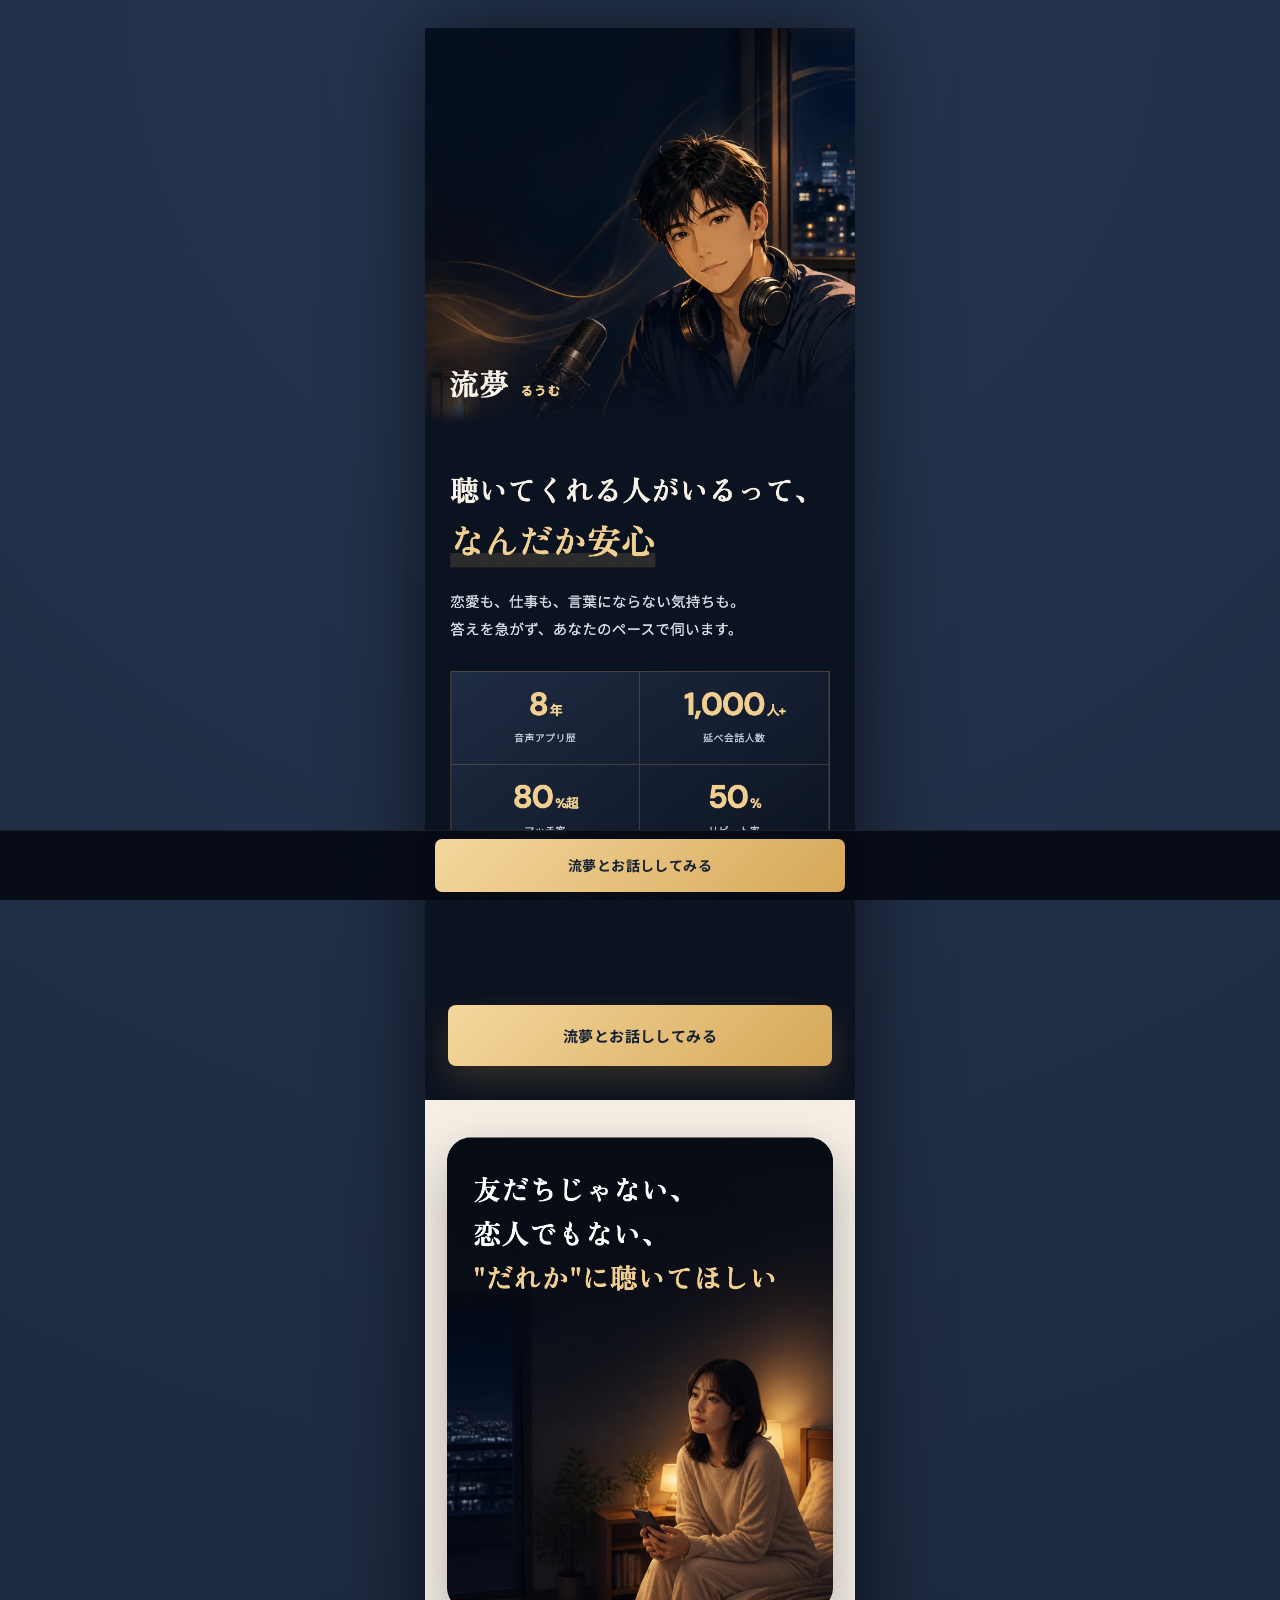
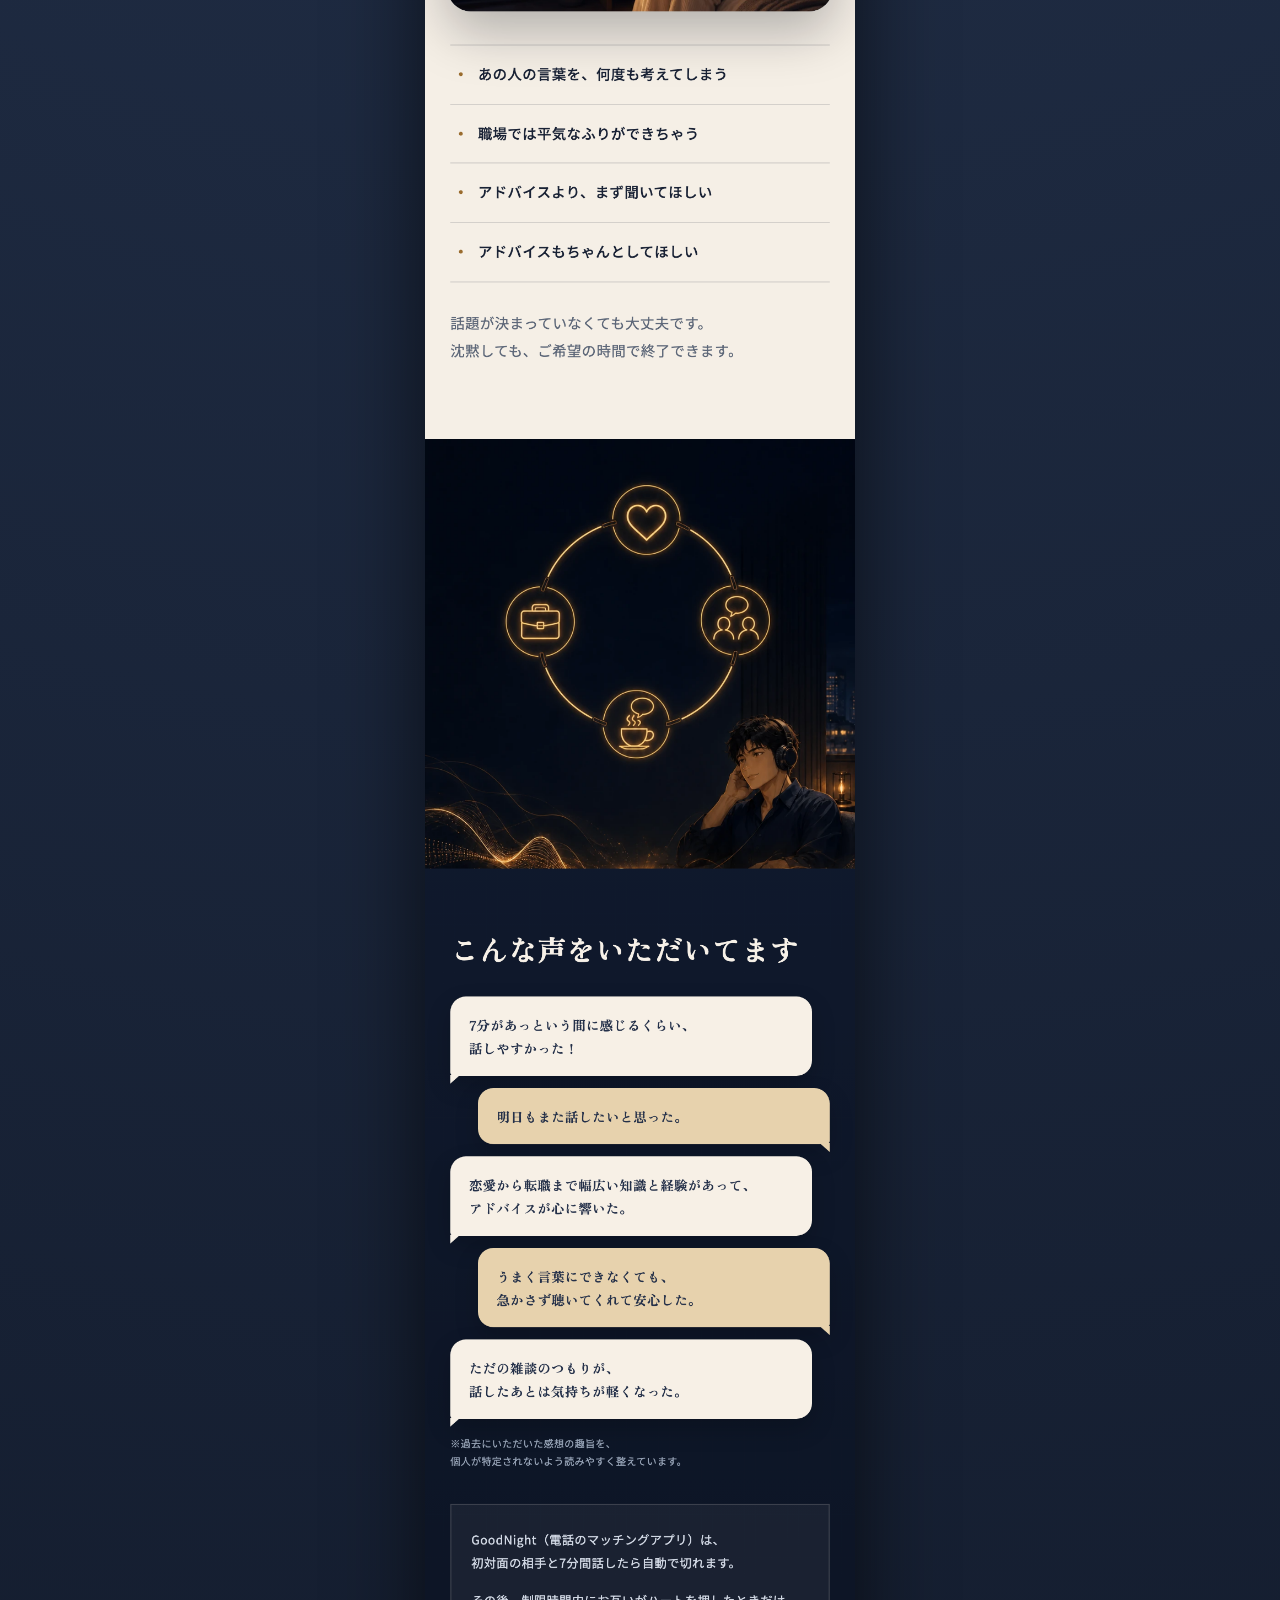
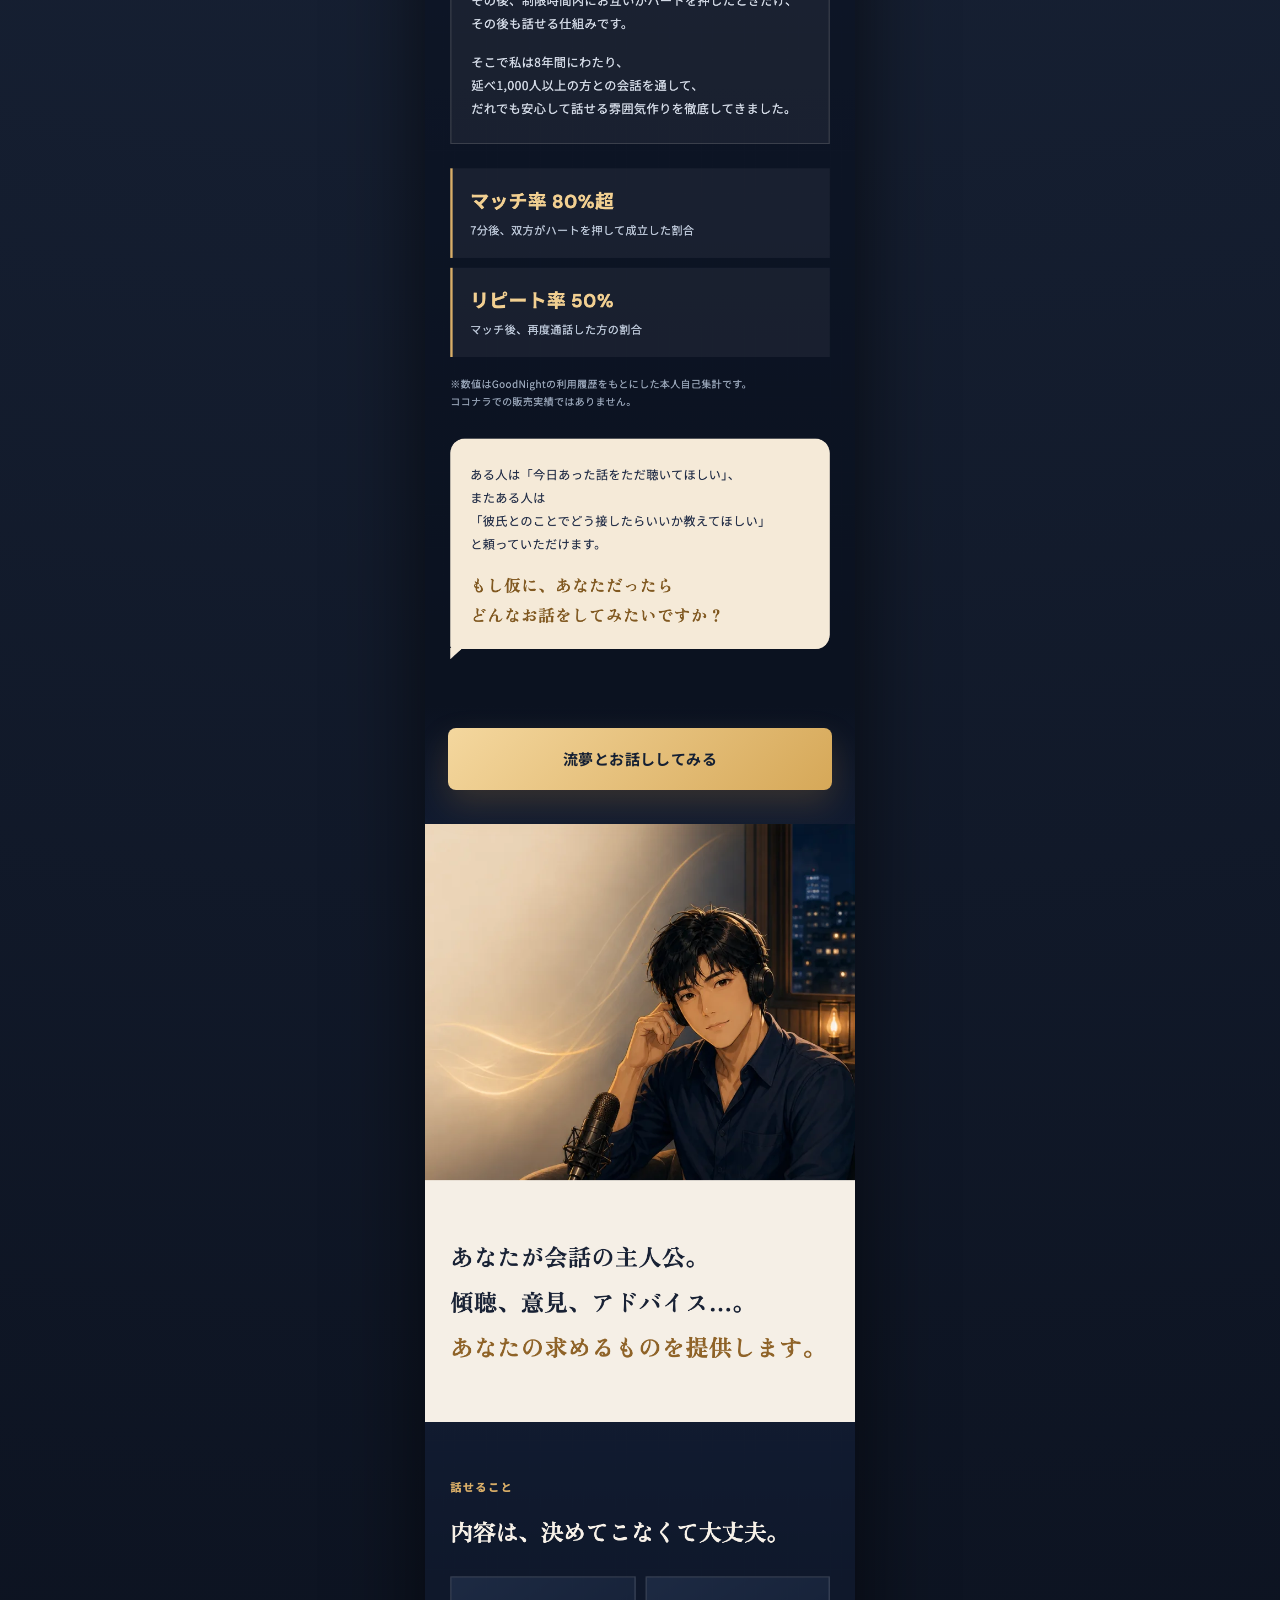
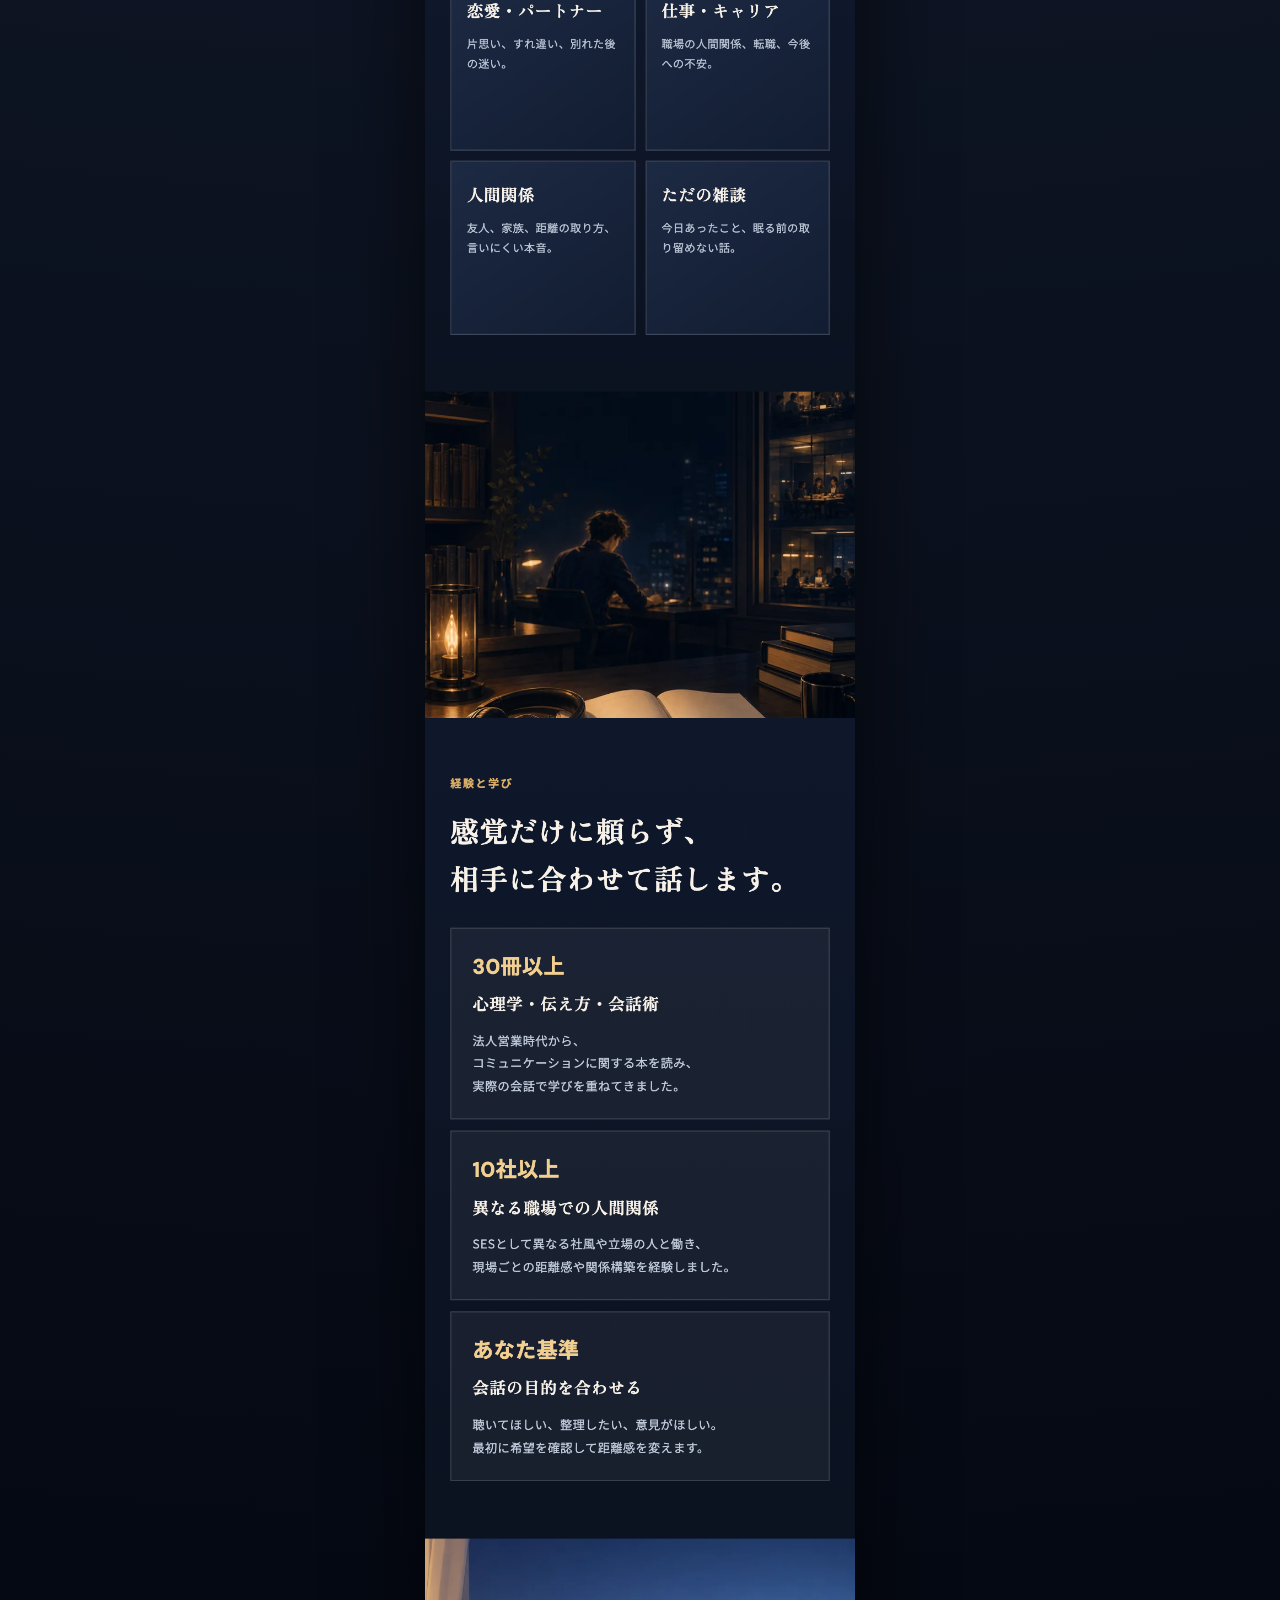
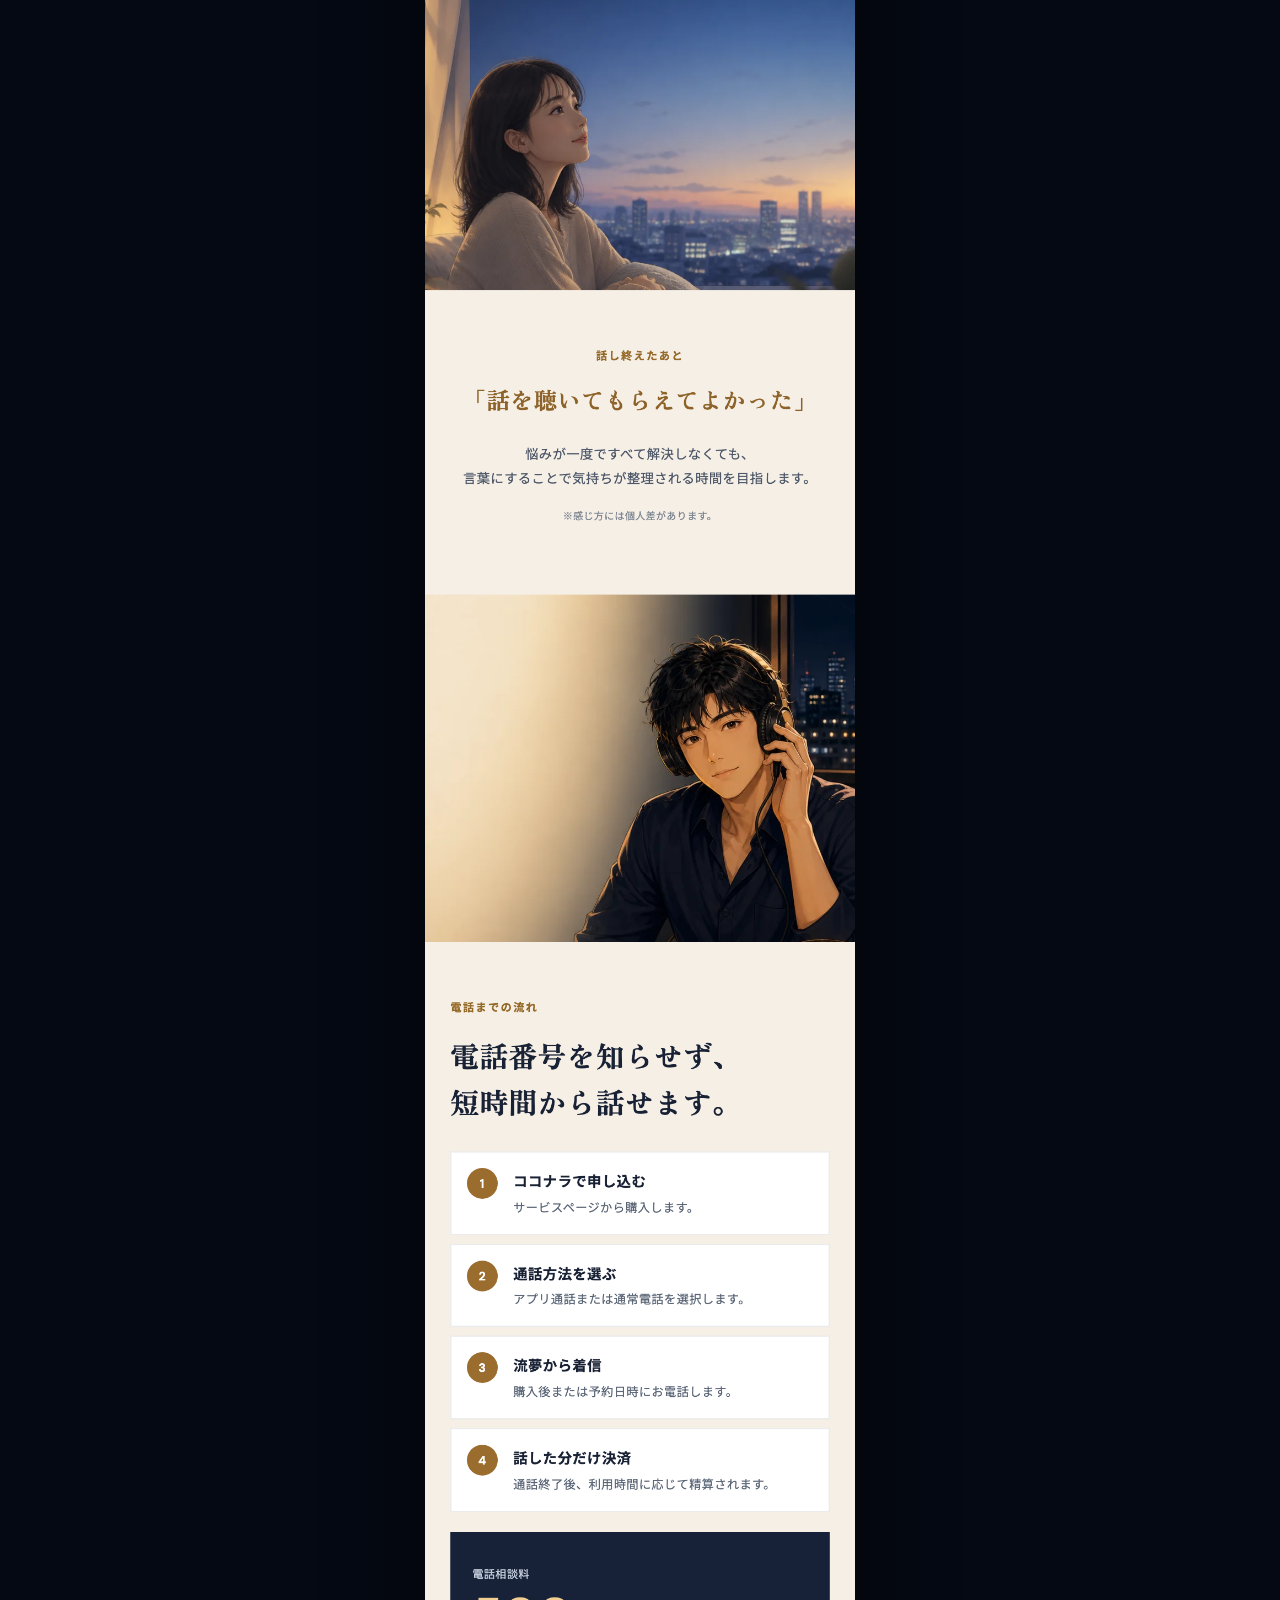
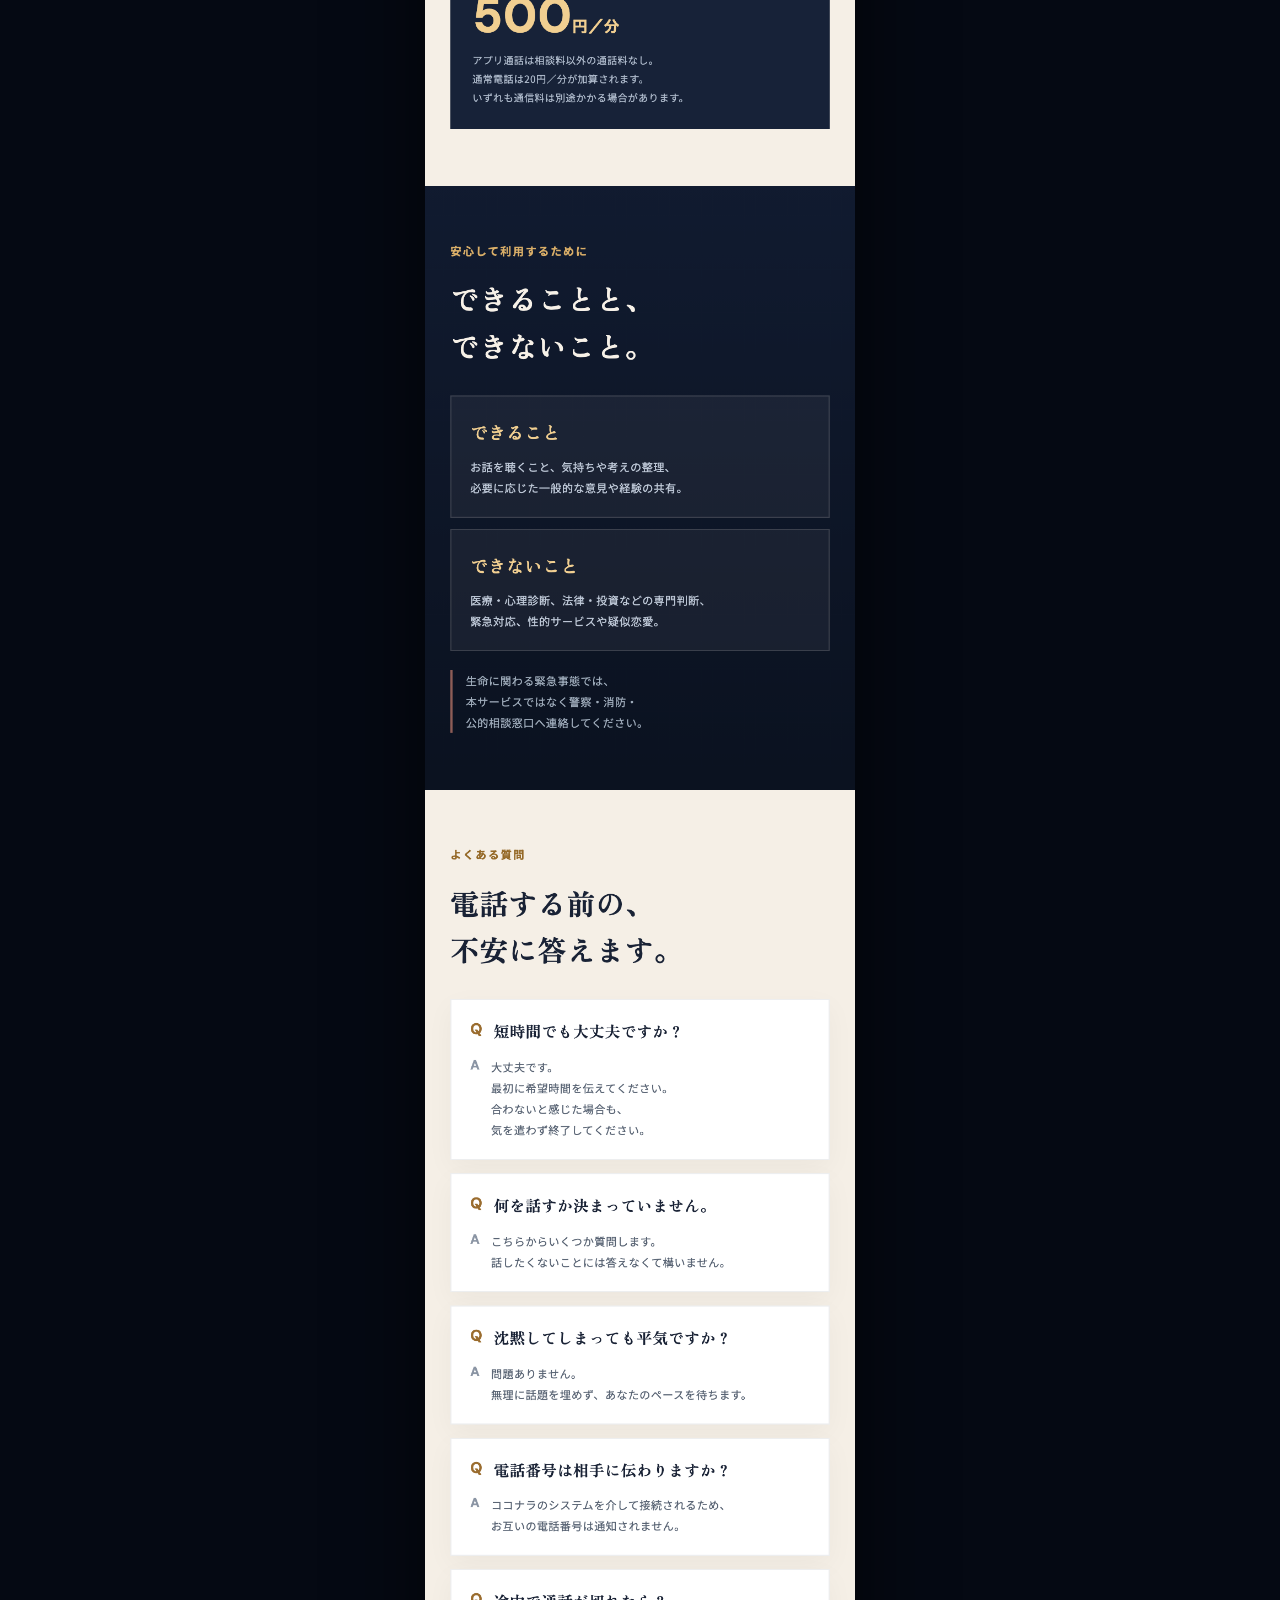
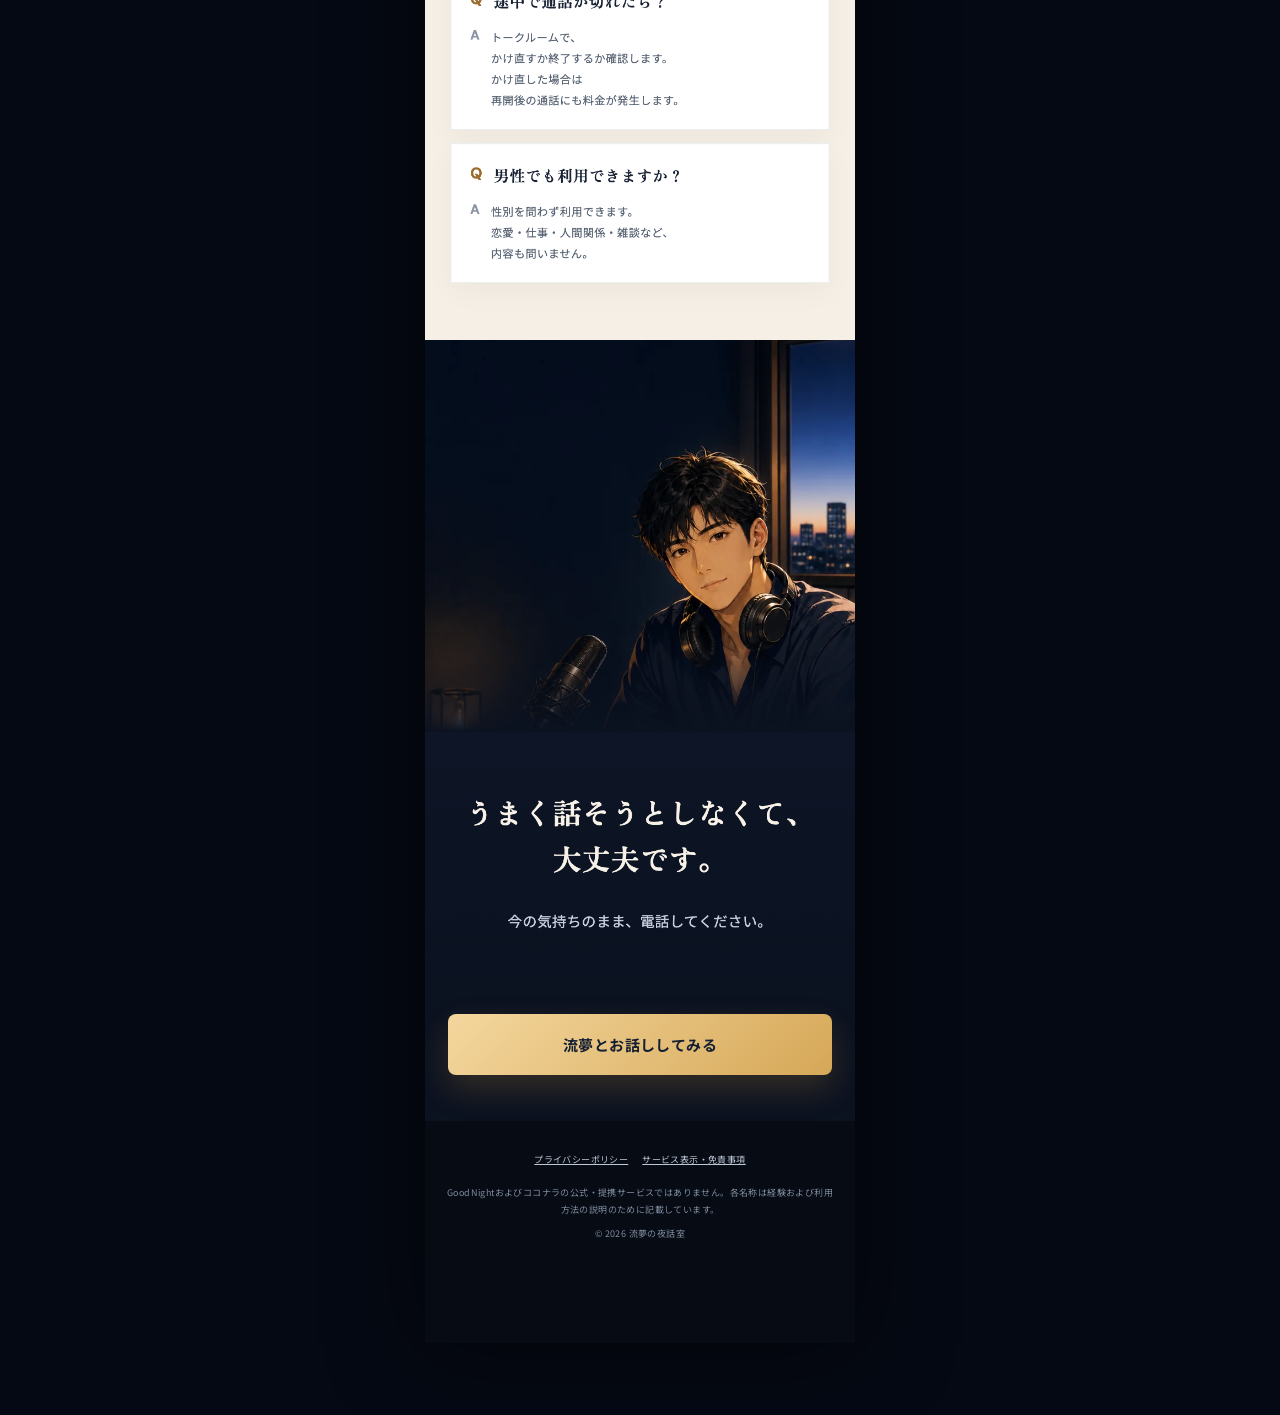
==== commit f701f0df: "Flatten LP content into mobile image slices" ====
--- a/index.html
+++ b/index.html
@@ -6,164 +6,31 @@
   <meta name="description" content="恋愛、仕事、人間関係、眠れない夜の雑談まで。8年間で延べ1,000人以上と話してきた流夢が、ココナラの電話相談でお話を伺います。">
   <meta name="theme-color" content="#0b1220">
   <title>流夢の夜話室｜聴いてくれる人がいるって、なんだか安心</title>
+  <link rel="icon" href="assets/profile-icon-v2.png" type="image/png">
   <link rel="preconnect" href="https://fonts.googleapis.com">
   <link rel="preconnect" href="https://fonts.gstatic.com" crossorigin>
-  <link href="https://fonts.googleapis.com/css2?family=DM+Sans:wght@600;700&amp;family=Noto+Sans+JP:wght@400;500;700&amp;family=Zen+Old+Mincho:wght@600;700&amp;display=swap" rel="stylesheet">
+  <link href="https://fonts.googleapis.com/css2?family=Noto+Sans+JP:wght@500;700&amp;display=swap" rel="stylesheet">
   <link rel="stylesheet" href="style.css">
 </head>
-<body>
+<body class="flat-page">
   <div class="page-shell">
-    <header class="hero">
-      <div class="image-panel hero-image">
-        <img src="assets/hero-night-radio.webp" alt="静かな夜の部屋で話を聴く流夢のイラスト" width="780" height="1386">
-        <div class="hero-sign"><span>流夢</span><small>るうむ</small></div>
-      </div>
-      <div class="hero-copy section-pad">
-        <h1><span>聴いてくれる人がいるって、</span><em>なんだか安心</em></h1>
-        <p class="lead"><span>恋愛も、仕事も、言葉にならない気持ちも。</span><span>答えを急がず、あなたのペースで伺います。</span></p>
-        <div class="hero-stats" aria-label="流夢の会話実績">
-          <div><strong>8<small>年</small></strong><span>音声アプリ歴</span></div>
-          <div><strong>1,000<small>人+</small></strong><span>延べ会話人数</span></div>
-          <div><strong>80<small>%超</small></strong><span>マッチ率</span></div>
-          <div><strong>50<small>%</small></strong><span>リピート率</span></div>
-        </div>
-        <p class="metric-note">※GoodNightでの本人自己集計。マッチ率・リピート率の定義は下記に記載しています。</p>
-        <a class="cta" href="https://coconala.com/services/4327249" rel="nofollow">流夢とお話ししてみる</a>
-      </div>
-    </header>
+    <main>
+      <img class="flat-slice" src="assets/lp-flat/01-hero.png" alt="流夢の電話相談。聴いてくれる人がいるって、なんだか安心。GoodNight利用8年、延べ1,000人以上、マッチ率80%超、リピート率50%。" width="780" height="1728">
+      <div class="flat-cta hero-cta"><a class="cta" href="https://coconala.com/services/4327249" rel="nofollow">流夢とお話ししてみる</a></div>
 
-    <main>
-      <section class="empathy section-pad paper-section">
-        <div class="image-card empathy-visual">
-          <img src="assets/woman-before-call.webp" alt="夜、誰かに話したい気持ちを抱える女性のイメージ" width="941" height="1672" loading="lazy">
-          <div class="empathy-overlay"><h2><span>友だちじゃない、</span><span>恋人でもない、</span><span>"だれか"に聴いてほしい</span></h2></div>
-        </div>
-        <ul class="check-list">
-          <li>あの人の言葉を、何度も考えてしまう</li>
-          <li>職場では平気なふりができちゃう</li>
-          <li>アドバイスより、まず聞いてほしい</li>
-          <li>アドバイスもちゃんとしてほしい</li>
-        </ul>
-        <p class="body-copy"><span>話題が決まっていなくても大丈夫です。</span><span>沈黙しても、ご希望の時間で終了できます。</span></p>
-      </section>
+      <img class="flat-slice" src="assets/lp-flat/02-empathy.png" alt="友だちじゃない、恋人でもない、だれかに聴いてほしい。恋愛、仕事、傾聴、アドバイスについて話せます。" width="780" height="1704" loading="lazy">
+      <img class="flat-slice" src="assets/lp-flat/03-proof.png" alt="これまでにいただいた感想と、GoodNightで8年間に延べ1,000人以上と会話してきた流夢の実績。" width="780" height="3386" loading="lazy">
+      <div class="flat-cta proof-cta"><a class="cta" href="https://coconala.com/services/4327249" rel="nofollow">流夢とお話ししてみる</a></div>
 
-      <section class="proof dark-section">
-        <div class="image-panel proof-visual"><img src="assets/goodnight-themes-v2.webp" alt="恋愛、仕事、人間関係、雑談の4つの会話テーマが輪でつながるイラスト" width="941" height="1672" loading="lazy"></div>
-        <div class="section-pad">
-          <h2>こんな声をいただいてます</h2>
-          <div class="review-bubbles" aria-label="これまでにいただいた感想">
-            <blockquote>7分があっという間に感じるくらい、話しやすかった！</blockquote>
-            <blockquote>明日もまた話したいと思った。</blockquote>
-            <blockquote>恋愛から転職まで幅広い知識と経験があって、アドバイスが心に響いた。</blockquote>
-            <blockquote>うまく言葉にできなくても、急かさず聴いてくれて安心した。</blockquote>
-            <blockquote>ただの雑談のつもりが、話したあとは気持ちが軽くなった。</blockquote>
-          </div>
-          <p class="source-note">※過去にいただいた感想の趣旨を、個人が特定されないよう読みやすく整えています。</p>
-          <div class="goodnight-copy">
-            <p>GoodNight（電話のマッチングアプリ）は、初対面の相手と7分間話したら自動で切れます。</p>
-            <p>その後、制限時間内にお互いがハートを押したときだけ、その後も話せる仕組みです。</p>
-            <p>そこで私は8年間にわたり延べ1,000人以上の方との会話を通して、だれでも安心して話せる雰囲気作りを徹底してきました。</p>
-          </div>
-          <div class="definition-cards">
-            <div><b>マッチ率 80%超</b><span>7分後、双方がハートを押して成立した割合</span></div>
-            <div><b>リピート率 50%</b><span>マッチ後、再度通話した方の割合</span></div>
-          </div>
-          <p class="source-note">※数値はGoodNightの利用履歴をもとにした本人自己集計です。ココナラでの販売実績ではありません。</p>
-          <div class="conversation-callout">
-            <p>ある人は「今日あった話をただ聴いてほしい」、またある人は「彼氏とのことでどう接したらいいか教えてほしい」と頼っていただけます。</p>
-            <p>もし仮に、あなただったらどんなお話をしてみたいですか？</p>
-          </div>
-        </div>
-      </section>
-
-      <section class="promise paper-section">
-        <div class="image-panel"><img src="assets/room-listening.webp" alt="相手の話に静かに耳を傾ける流夢のイラスト" width="780" height="1386" loading="lazy"></div>
-        <div class="section-pad promise-copy">
-          <h2><span>あなたが会話の主人公。</span><span>傾聴、意見、アドバイス…。</span><span>あなたの求めるものを提供します。</span></h2>
-        </div>
-      </section>
-
-      <section class="topics section-pad dark-section">
-        <p class="section-label">話せること</p>
-        <h2 class="single-line">内容は、決めてこなくて大丈夫。</h2>
-        <div class="topic-grid">
-          <article><h3>恋愛・パートナー</h3><p>片思い、すれ違い、別れた後の迷い。</p></article>
-          <article><h3>仕事・キャリア</h3><p>職場の人間関係、転職、今後への不安。</p></article>
-          <article><h3>人間関係</h3><p>友人、家族、距離の取り方、言いにくい本音。</p></article>
-          <article><h3>ただの雑談</h3><p>今日あったこと、眠る前の取り留めない話。</p></article>
-        </div>
-        <a class="cta cta-secondary" href="https://coconala.com/services/4327249" rel="nofollow">流夢とお話ししてみる</a>
-      </section>
-
-      <section class="experience dark-section">
-        <div class="image-panel"><img src="assets/experience-books-office.webp" alt="コミュニケーションの学習と10社以上の現場経験を表現した書斎" width="780" height="1386" loading="lazy"></div>
-        <div class="section-pad">
-          <p class="section-label">経験と学び</p>
-          <h2 class="sentence-lines"><span>感覚だけに頼らず、</span><span>相手に合わせて話します。</span></h2>
-          <div class="experience-list">
-            <article><b>30冊以上</b><h3>心理学・伝え方・会話術</h3><p>法人営業時代からコミュニケーションに関する本を読み、実際の会話で学びを重ねてきました。</p></article>
-            <article><b>10社以上</b><h3>異なる職場での人間関係</h3><p>SESとして異なる社風や立場の人と働き、現場ごとの距離感や関係構築を経験しました。</p></article>
-            <article><b>あなた基準</b><h3>会話の目的を合わせる</h3><p>聴いてほしい、整理したい、意見がほしい。最初に希望を確認して距離感を変えます。</p></article>
-          </div>
-        </div>
-      </section>
-
-      <section class="after-call paper-section">
-        <div class="image-panel"><img src="assets/woman-after-call.webp" alt="会話のあと、静かに一息つく女性のイメージ" width="941" height="1672" loading="lazy"></div>
-        <div class="section-pad centered">
-          <p class="section-label">話し終えたあと</p>
-          <blockquote>「話を聴いてもらえてよかった」</blockquote>
-          <p>悩みが一度ですべて解決しなくても、言葉にすることで気持ちが整理される時間を目指します。</p>
-          <p class="source-note">※感じ方には個人差があります。</p>
-        </div>
-      </section>
-
-      <section class="steps paper-section">
-        <div class="image-panel"><img src="assets/phone-safe.webp" alt="電話番号を相手に知らせず通話できることを表現したイラスト" width="780" height="1386" loading="lazy"></div>
-        <div class="section-pad">
-          <p class="section-label">電話までの流れ</p>
-          <h2 class="sentence-lines"><span>電話番号を知らせず、</span><span>短時間から話せます。</span></h2>
-          <ol class="step-list">
-            <li><b>1</b><span><strong>ココナラで申し込む</strong>サービスページから購入します。</span></li>
-            <li><b>2</b><span><strong>通話方法を選ぶ</strong>アプリ通話または通常電話を選択します。</span></li>
-            <li><b>3</b><span><strong>流夢から着信</strong>購入後または予約日時にお電話します。</span></li>
-            <li><b>4</b><span><strong>話した分だけ決済</strong>通話終了後、利用時間に応じて精算されます。</span></li>
-          </ol>
-          <div class="price-card"><span>電話相談料</span><strong>500<small>円／分</small></strong><p>アプリ通話は相談料以外の通話料なし。通常電話は20円／分が加算されます。いずれも通信料は別途かかる場合があります。</p></div>
-        </div>
-      </section>
-
-      <section class="boundaries section-pad dark-section">
-        <p class="section-label">安心して利用するために</p>
-        <h2>できることと、できないこと。</h2>
-        <div class="boundary-grid">
-          <div><h3>できること</h3><p>お話を聴くこと、気持ちや考えの整理、必要に応じた一般的な意見や経験の共有。</p></div>
-          <div><h3>できないこと</h3><p>医療・心理診断、法律・投資などの専門判断、緊急対応、性的サービスや疑似恋愛。</p></div>
-        </div>
-        <p class="emergency">生命に関わる緊急事態では、本サービスではなく警察・消防・公的相談窓口へ連絡してください。</p>
-      </section>
-
-      <section class="faq section-pad paper-section">
-        <p class="section-label">よくある質問</p>
-        <h2 class="sentence-lines"><span>電話する前の、</span><span>不安に答えます。</span></h2>
-        <div class="faq-list">
-          <article><h3><span>Q</span>短時間でも大丈夫ですか？</h3><p><span>A</span>大丈夫です。最初に希望時間を伝えてください。合わないと感じた場合も、気を遣わず終了してください。</p></article>
-          <article><h3><span>Q</span>何を話すか決まっていません。</h3><p><span>A</span>こちらからいくつか質問します。話したくないことには答えなくて構いません。</p></article>
-          <article><h3><span>Q</span>沈黙してしまっても平気ですか？</h3><p><span>A</span>問題ありません。無理に話題を埋めず、あなたのペースを待ちます。</p></article>
-          <article><h3><span>Q</span>電話番号は相手に伝わりますか？</h3><p><span>A</span>ココナラのシステムを介して接続されるため、お互いの電話番号は通知されません。</p></article>
-          <article><h3><span>Q</span>途中で通話が切れたら？</h3><p><span>A</span>トークルームで、かけ直すか終了するか確認します。かけ直した場合は再開後の通話にも料金が発生します。</p></article>
-          <article><h3><span>Q</span>男性でも利用できますか？</h3><p><span>A</span>性別を問わず利用できます。恋愛・仕事・人間関係・雑談など、内容も問いません。</p></article>
-        </div>
-      </section>
-
-      <section class="final dark-section">
-        <div class="image-panel final-image"><img src="assets/final-call.webp" alt="夜明け前の部屋で穏やかに待つ流夢のイラスト" width="780" height="1386" loading="lazy"></div>
-        <div class="section-pad centered">
-          <h2 class="sentence-lines"><span>うまく話そうとしなくて、</span><span>大丈夫です。</span></h2>
-          <p>今の気持ちのまま、電話してください。</p>
-          <a class="cta" href="https://coconala.com/services/4327249" rel="nofollow">流夢とお話ししてみる</a>
-        </div>
-      </section>
+      <img class="flat-slice" src="assets/lp-flat/04-promise.png" alt="あなたが会話の主人公。傾聴、意見、アドバイスなど、求めるものに合わせて話します。" width="780" height="1086" loading="lazy">
+      <img class="flat-slice" src="assets/lp-flat/05-topics.png" alt="内容は決めてこなくて大丈夫。恋愛、仕事、人間関係、雑談について話せます。" width="780" height="1032" loading="lazy">
+      <img class="flat-slice" src="assets/lp-flat/06-experience.png" alt="心理学、伝え方、会話術を30冊以上学び、10社以上の職場を経験しています。" width="780" height="2080" loading="lazy">
+      <img class="flat-slice" src="assets/lp-flat/07-after-call.png" alt="話を聴いてもらえてよかったと思える、気持ちを整理する時間を目指します。" width="780" height="1190" loading="lazy">
+      <img class="flat-slice" src="assets/lp-flat/08-steps.png" alt="ココナラで申し込み、通話方法を選び、流夢から着信し、話した時間に応じて決済されます。電話相談料は1分500円です。" width="780" height="2162" loading="lazy">
+      <img class="flat-slice" src="assets/lp-flat/09-boundaries.png" alt="電話相談でできることとできないこと、緊急時の注意事項。" width="780" height="1096" loading="lazy">
+      <img class="flat-slice" src="assets/lp-flat/10-faq.png" alt="短時間利用、話題、沈黙、電話番号、通話切断、男性の利用についてのよくある質問。" width="780" height="2086" loading="lazy">
+      <img class="flat-slice" src="assets/lp-flat/11-final.png" alt="うまく話そうとしなくて大丈夫です。今の気持ちのまま電話してください。" width="780" height="1222" loading="lazy">
+      <div class="flat-cta final-cta"><a class="cta" href="https://coconala.com/services/4327249" rel="nofollow">流夢とお話ししてみる</a></div>
     </main>
 
     <footer>
--- a/style.css
+++ b/style.css
@@ -6,7 +6,7 @@
 .page-shell{width:min(100%,430px);margin:auto;overflow:hidden;background:var(--night);box-shadow:0 0 90px rgba(0,0,0,.62)}
 .section-pad{padding:52px 23px}.dark-section{background:linear-gradient(180deg,#111b30 0%,#0b1220 100%)}.paper-section{background:var(--paper);color:var(--paper-ink)}
 .image-panel{position:relative;width:100%;height:0;padding-top:84%;overflow:hidden;background:#101a2d}.image-panel img{position:absolute;inset:0;width:100%;height:100%;object-fit:cover}
-.image-card{position:relative;margin:0 -3px 30px;border-radius:22px;overflow:hidden;box-shadow:var(--shadow);background:#122037}.image-card img{width:100%;aspect-ratio:4/5.2;object-fit:cover;object-position:center 58%}
+.image-card{position:relative;height:430px;margin:0 -3px 30px;border-radius:22px;overflow:hidden;box-shadow:var(--shadow);background:#122037}.image-card img{width:100%;height:100%;object-fit:cover;object-position:center 53%}
 .hero-image{padding-top:92%}.hero-image img{object-position:center 64%}.hero-image:after,.final-image:after{content:"";position:absolute;inset:auto 0 0;height:26%;background:linear-gradient(transparent,var(--night))}
 .hero-sign{position:absolute;left:22px;bottom:18px;z-index:2;display:flex;align-items:baseline;gap:10px}.hero-sign span{font:700 27px "Zen Old Mincho",serif}.hero-sign small{font:700 11px "Noto Sans JP",sans-serif;letter-spacing:.12em;color:var(--gold-light)}
 .hero-copy{padding-top:38px;background:var(--night)}
@@ -14,23 +14,25 @@
 h1,h2,h3{font-family:"Zen Old Mincho",serif;font-weight:700;text-wrap:pretty}h1{font-size:26px;line-height:1.62;letter-spacing:0}h1 span,h1 em{display:block}h1 span{white-space:nowrap}h1 em{font-size:31px;font-style:normal;color:var(--gold-light);background:linear-gradient(transparent 74%,rgba(217,174,104,.17) 0);width:max-content;max-width:100%}h2{font-size:26px;line-height:1.62;letter-spacing:.015em;margin-bottom:24px}.sentence-lines span{display:block;white-space:nowrap}
 p{margin-bottom:1.25em}.lead{font-size:13px;color:#d5dce8;margin:19px 0 25px}.lead span,.body-copy span,.promise-copy h2 span{display:block}.body-copy{font-size:13px;color:var(--paper-muted)}
 .hero-stats{display:grid;grid-template-columns:1fr 1fr;border:1px solid rgba(217,174,104,.28);margin:22px 0 10px;background:linear-gradient(145deg,rgba(37,50,75,.8),rgba(12,20,35,.88))}.hero-stats div{padding:15px 9px;text-align:center}.hero-stats div:nth-child(odd){border-right:1px solid rgba(217,174,104,.22)}.hero-stats div:nth-child(-n+2){border-bottom:1px solid rgba(217,174,104,.22)}.hero-stats strong{display:block;font:700 29px/1 "DM Sans",sans-serif;color:var(--gold-light);letter-spacing:-.04em}.hero-stats strong small{font-size:12px;margin-left:2px}.hero-stats span{display:block;margin-top:7px;font-size:9px;color:#c6cfde}
-.metric-note,.source-note{font-size:9px;line-height:1.8}.metric-note{color:#8f9bae;margin:0 0 18px}.source-note{color:#98a5b8}.paper-section .source-note{color:#7c8490}
+.metric-note,.source-note{font-size:9px;line-height:1.8}.metric-note{color:#8f9bae;margin:0 0 18px}.metric-note span,.source-note span{display:block}.source-note{color:#98a5b8}.paper-section .source-note{color:#7c8490}
 .cta{position:relative;display:block;padding:17px 16px 16px;border-radius:8px;text-align:center;text-decoration:none;color:#152033;background:linear-gradient(135deg,#f4d79e,#d6a858);font-size:15px;font-weight:700;box-shadow:0 14px 32px rgba(194,143,63,.22)}
 .empathy{padding-top:34px}.empathy-visual:after{content:"";position:absolute;inset:0;background:linear-gradient(180deg,rgba(7,11,19,.88) 0%,rgba(7,11,19,.52) 33%,transparent 62%);pointer-events:none}.empathy-overlay{position:absolute;z-index:2;left:24px;right:20px;top:26px;color:#fff}.empathy-overlay h2{font-size:25px;line-height:1.6;margin:0}.empathy-overlay h2 span{display:block}.empathy-overlay h2 span:last-child{color:var(--gold-light)}
 .check-list{list-style:none;border-top:1px solid rgba(25,34,53,.15);margin-bottom:25px}.check-list li{position:relative;padding:14px 4px 14px 25px;border-bottom:1px solid rgba(25,34,53,.15);font-size:13px;font-weight:500}.check-list li:before{content:"・";position:absolute;left:3px;color:#9a6c2e;font-weight:700}
-.proof-visual{padding-top:100%}.proof-visual img{object-position:center 58%}.proof .section-pad>h2{margin-bottom:21px}.review-bubbles{display:grid;gap:11px;margin-bottom:15px}.review-bubbles blockquote{position:relative;padding:15px 17px;border-radius:14px 14px 14px 3px;background:#f7f0e6;color:#243049;font:700 13px/1.75 "Zen Old Mincho",serif;box-shadow:0 9px 22px rgba(0,0,0,.18)}.review-bubbles blockquote:nth-child(even){margin-left:25px;border-radius:14px 14px 3px 14px;background:#e7d2ad}.review-bubbles blockquote:nth-child(odd){margin-right:16px}.review-bubbles blockquote:after{content:"";position:absolute;left:0;bottom:-7px;border-width:8px 9px 0 0;border-style:solid;border-color:#f7f0e6 transparent transparent transparent}.review-bubbles blockquote:nth-child(even):after{left:auto;right:0;border-width:8px 0 0 9px;border-color:#e7d2ad transparent transparent transparent}
-.goodnight-copy{margin:30px 0 22px;padding:21px 18px;background:rgba(255,255,255,.055);border:1px solid var(--line)}.goodnight-copy p{font-size:12px;line-height:1.9;color:#d2d9e5}.goodnight-copy p:last-child{margin-bottom:0}.definition-cards{display:grid;gap:9px;margin:0 0 17px}.definition-cards div{padding:16px;border-left:2px solid var(--gold);background:rgba(255,255,255,.055)}.definition-cards b{display:block;color:var(--gold-light);font:700 17px "DM Sans","Noto Sans JP",sans-serif}.definition-cards span{display:block;margin-top:5px;font-size:10px;color:#bcc7d8}.conversation-callout{position:relative;margin-top:25px;padding:22px 18px 18px;border-radius:13px 13px 13px 3px;color:#253049;background:#f5ead8}.conversation-callout:before{content:"";position:absolute;left:0;bottom:-9px;border-width:10px 11px 0 0;border-style:solid;border-color:#f5ead8 transparent transparent transparent}.conversation-callout p{font-size:12px;line-height:1.9}.conversation-callout p:last-child{font:700 15px/1.8 "Zen Old Mincho",serif;color:#815921;margin-bottom:0}
+.proof-visual{padding-top:100%}.proof-visual img{object-position:center 58%}.proof .section-pad>h2{margin-bottom:21px}.review-bubbles{display:grid;gap:11px;margin-bottom:15px}.review-bubbles blockquote{position:relative;padding:15px 17px;border-radius:14px 14px 14px 3px;background:#f7f0e6;color:#243049;font:700 12px/1.75 "Zen Old Mincho",serif;box-shadow:0 9px 22px rgba(0,0,0,.18)}.review-bubbles blockquote span{display:block;white-space:nowrap}.review-bubbles blockquote:nth-child(even){margin-left:25px;border-radius:14px 14px 3px 14px;background:#e7d2ad}.review-bubbles blockquote:nth-child(odd){margin-right:16px}.review-bubbles blockquote:after{content:"";position:absolute;left:0;bottom:-7px;border-width:8px 9px 0 0;border-style:solid;border-color:#f7f0e6 transparent transparent transparent}.review-bubbles blockquote:nth-child(even):after{left:auto;right:0;border-width:8px 0 0 9px;border-color:#e7d2ad transparent transparent transparent}
+.goodnight-copy{margin:30px 0 22px;padding:21px 18px;background:rgba(255,255,255,.055);border:1px solid var(--line)}.goodnight-copy p{font-size:11px;line-height:1.9;color:#d2d9e5}.goodnight-copy p span{display:block;white-space:nowrap}.goodnight-copy p:last-child{margin-bottom:0}.definition-cards{display:grid;gap:9px;margin:0 0 17px}.definition-cards div{padding:16px;border-left:2px solid var(--gold);background:rgba(255,255,255,.055)}.definition-cards b{display:block;color:var(--gold-light);font:700 17px "DM Sans","Noto Sans JP",sans-serif}.definition-cards span{display:block;margin-top:5px;font-size:10px;color:#bcc7d8}.conversation-callout{position:relative;margin-top:25px;padding:22px 18px 18px;border-radius:13px 13px 13px 3px;color:#253049;background:#f5ead8}.conversation-callout:before{content:"";position:absolute;left:0;bottom:-9px;border-width:10px 11px 0 0;border-style:solid;border-color:#f5ead8 transparent transparent transparent}.conversation-callout p{font-size:11px;line-height:1.9}.conversation-callout p span{display:block;white-space:nowrap}.conversation-callout p:last-child{font:700 15px/1.8 "Zen Old Mincho",serif;color:#815921;margin-bottom:0}.cta-proof{margin-top:28px}
 .promise .image-panel{padding-top:83%}.promise .image-panel img{object-position:center 58%}.promise-copy h2{font-size:21px;margin:0}.promise-copy h2 span{white-space:nowrap}.promise-copy h2 span+span{margin-top:7px}.promise-copy h2 span:last-child{color:#8f6328}
 .single-line{white-space:nowrap;font-size:21px;letter-spacing:-.025em}.topic-grid{display:grid;grid-template-columns:1fr 1fr;gap:9px}.topic-grid article{min-height:158px;padding:18px 14px;background:linear-gradient(145deg,#1d2a43,#121d32);border:1px solid var(--line)}.topic-grid h3{font-size:15px;line-height:1.55;margin:0 0 10px}.topic-grid p{font-size:10px;line-height:1.8;color:#b6c1d2;margin:0}.cta-secondary{margin-top:25px}
-.experience .image-panel{padding-top:76%}.experience .image-panel img{object-position:center 69%}.experience-list{display:grid;gap:10px}.experience-list article{padding:19px;background:rgba(255,255,255,.055);border:1px solid var(--line)}.experience-list b{font:700 19px "DM Sans","Noto Sans JP",sans-serif;color:var(--gold-light)}.experience-list h3{font-size:15px;margin:5px 0 8px}.experience-list p{font-size:11px;color:#bec9d9;margin:0}
-.after-call .image-panel{padding-top:82%}.after-call .image-panel img{object-position:center 64%}.centered{text-align:center}.after-call blockquote{font:700 23px/1.65 "Zen Old Mincho",serif;color:#8e632a;margin:0 0 20px}.after-call .section-pad>p:not(.section-label):not(.source-note){font-size:13px;color:#4e5869}
+.experience .image-panel{padding-top:76%}.experience .image-panel img{object-position:center 69%}.experience-list{display:grid;gap:10px}.experience-list article{padding:19px;background:rgba(255,255,255,.055);border:1px solid var(--line)}.experience-list b{font:700 19px "DM Sans","Noto Sans JP",sans-serif;color:var(--gold-light)}.experience-list h3{font-size:15px;margin:5px 0 8px}.experience-list p{font-size:11px;color:#bec9d9;margin:0}.experience-list p span{display:block;white-space:nowrap}
+.after-call .image-panel{padding-top:82%}.after-call .image-panel img{object-position:center 64%}.centered{text-align:center}.after-call blockquote{font:700 21px/1.65 "Zen Old Mincho",serif;color:#8e632a;margin:0 0 20px;white-space:nowrap}.after-call .section-pad>p:not(.section-label):not(.source-note){font-size:12px;color:#4e5869}.after-call .section-pad>p span{display:block;white-space:nowrap}
 .steps .image-panel{padding-top:81%}.steps .image-panel img{object-position:center 63%}.step-list{list-style:none;display:grid;gap:8px}.step-list li{display:grid;grid-template-columns:32px 1fr;gap:10px;padding:14px;background:#fff;border:1px solid rgba(25,34,53,.09)}.step-list li>b{display:grid;place-items:center;width:28px;height:28px;border-radius:50%;font:700 11px "DM Sans";color:#fff;background:#9a6c2e}.step-list span{font-size:11px;color:#5a6576}.step-list strong{display:block;font-size:13px;color:var(--paper-ink)}
-.price-card{margin-top:18px;padding:20px;color:#fff;background:#172238}.price-card>span{font-size:10px;color:#c4cedc}.price-card strong{display:block;font:700 44px/1.2 "DM Sans";color:var(--gold-light)}.price-card small{font-size:14px}.price-card p{font-size:9px;color:#adb9ca;margin:5px 0 0}
-.boundary-grid{display:grid;gap:10px}.boundary-grid div{padding:17px;background:rgba(255,255,255,.055);border:1px solid var(--line)}.boundary-grid h3{font-size:16px;color:var(--gold-light);margin-bottom:7px}.boundary-grid p{font-size:11px;color:#bec8d7;margin:0}.emergency{font-size:10px;color:#9eabba;margin:17px 0 0;padding-left:12px;border-left:2px solid #8e5d57}
-.faq-list{display:grid;gap:12px}.faq-list article{padding:17px;background:#fff;border:1px solid rgba(25,34,53,.08);box-shadow:0 8px 24px rgba(37,33,27,.04)}.faq-list h3{display:flex;gap:10px;font-size:14px;line-height:1.7}.faq-list h3 span{font:700 14px "DM Sans";color:#9a6c2e}.faq-list p{display:flex;gap:10px;margin:10px 0 0;font-size:11px;color:#596474}.faq-list p span{font:700 12px "DM Sans";color:#8b95a4}
+.price-card{margin-top:18px;padding:20px;color:#fff;background:#172238}.price-card>span{font-size:10px;color:#c4cedc}.price-card strong{display:block;font:700 44px/1.2 "DM Sans";color:var(--gold-light)}.price-card small{font-size:14px}.price-card p{font-size:9px;color:#adb9ca;margin:5px 0 0}.price-card p span{display:block;white-space:nowrap}
+.boundary-grid{display:grid;gap:10px}.boundary-grid div{padding:17px;background:rgba(255,255,255,.055);border:1px solid var(--line)}.boundary-grid h3{font-size:16px;color:var(--gold-light);margin-bottom:7px}.boundary-grid p{font-size:10px;color:#bec8d7;margin:0}.boundary-grid p span,.emergency span{display:block;white-space:nowrap}.emergency{font-size:10px;color:#9eabba;margin:17px 0 0;padding-left:12px;border-left:2px solid #8e5d57}
+.faq-list{display:grid;gap:12px}.faq-list article{padding:17px;background:#fff;border:1px solid rgba(25,34,53,.08);box-shadow:0 8px 24px rgba(37,33,27,.04)}.faq-list h3{display:flex;gap:10px;font-size:14px;line-height:1.7}.faq-list h3 span{font:700 14px "DM Sans";color:#9a6c2e}.faq-list p{display:flex;gap:10px;margin:10px 0 0;font-size:10px;color:#596474}.faq-list p>span:first-child{font:700 12px "DM Sans";color:#8b95a4}.faq-list .answer{display:block;color:inherit;font:inherit}.faq-list .answer span{display:block;white-space:nowrap}
 .final-image{padding-top:91%}.final-image img{object-position:center 62%}.final .section-pad{padding-bottom:55px}.final .section-pad>p{font-size:13px;color:#c5cedc}
 footer{padding:34px 22px 94px;background:#060b14;text-align:center;color:#7f8b9d;font-size:9px}footer nav{margin-bottom:16px}footer a{color:#bdc7d5;margin:0 7px}footer p{margin:7px 0}
 .sticky-cta{position:fixed;z-index:20;left:0;right:0;bottom:0;padding:8px max(10px,env(safe-area-inset-right)) calc(8px + env(safe-area-inset-bottom)) max(10px,env(safe-area-inset-left));background:rgba(5,9,19,.91);backdrop-filter:blur(12px);border-top:1px solid rgba(255,255,255,.09)}.sticky-cta a{display:block;width:min(100%,410px);margin:auto;padding:13px;border-radius:7px;text-align:center;text-decoration:none;color:#172033;background:linear-gradient(135deg,#f4d79e,#d6a858);font-size:14px;font-weight:700}
+.render-flats .cta,.render-flats .sticky-cta{display:none!important}
+.flat-page{padding-bottom:72px}.flat-page .page-shell{background:#0b1220}.flat-slice{display:block;width:100%;height:auto}.flat-cta{padding:24px 23px 34px;background:#0b1220}.flat-cta.proof-cta{padding-top:22px;background:linear-gradient(180deg,#0b1220 0%,#111b30 100%)}.flat-cta.final-cta{padding-top:0;padding-bottom:46px}.flat-page footer{padding-top:30px}
 .legal-page{min-height:100vh;background:var(--paper);color:var(--paper-ink)}.legal-header{padding:38px 23px 24px;background:#111b30;color:#fff}.legal-header a{color:#d8b978;font-size:11px}.legal-header h1{font:700 27px/1.5 "Zen Old Mincho",serif;margin-top:18px}.legal-content{padding:32px 23px 70px}.legal-content section{padding:22px 0;border-bottom:1px solid rgba(25,34,53,.13)}.legal-content section:first-child{padding-top:0}.legal-content h2{font-size:18px;margin-bottom:12px}.legal-content p,.legal-content li{font-size:12px;line-height:1.9;color:#4f596a}.legal-content ul{padding-left:1.35em}.legal-content a{color:#835b25}.legal-date{font-size:10px!important;color:#7d8490!important;margin-top:28px}
 @media(min-width:700px){body{padding-top:28px;padding-bottom:88px}.page-shell{border-radius:3px}.cta,.sticky-cta a{transition:filter .2s ease,transform .2s ease}.cta:hover,.sticky-cta a:hover{filter:brightness(1.05);transform:translateY(-1px)}}
-@media(max-width:359px){.section-pad{padding-left:18px;padding-right:18px}h1{font-size:23px}h1 em{font-size:28px}h2{font-size:24px}.single-line{font-size:19px}.promise-copy h2{font-size:18px}.hero-stats strong{font-size:26px}.empathy-overlay{left:19px;top:22px}.empathy-overlay h2{font-size:22px}}
+@media(max-width:359px){.section-pad{padding-left:18px;padding-right:18px}h1{font-size:23px}h1 em{font-size:28px}h2{font-size:24px}.single-line{font-size:19px}.promise-copy h2{font-size:18px}.hero-stats strong{font-size:26px}.empathy-overlay{left:19px;top:22px}.empathy-overlay h2{font-size:22px}.goodnight-copy p{font-size:10px}}
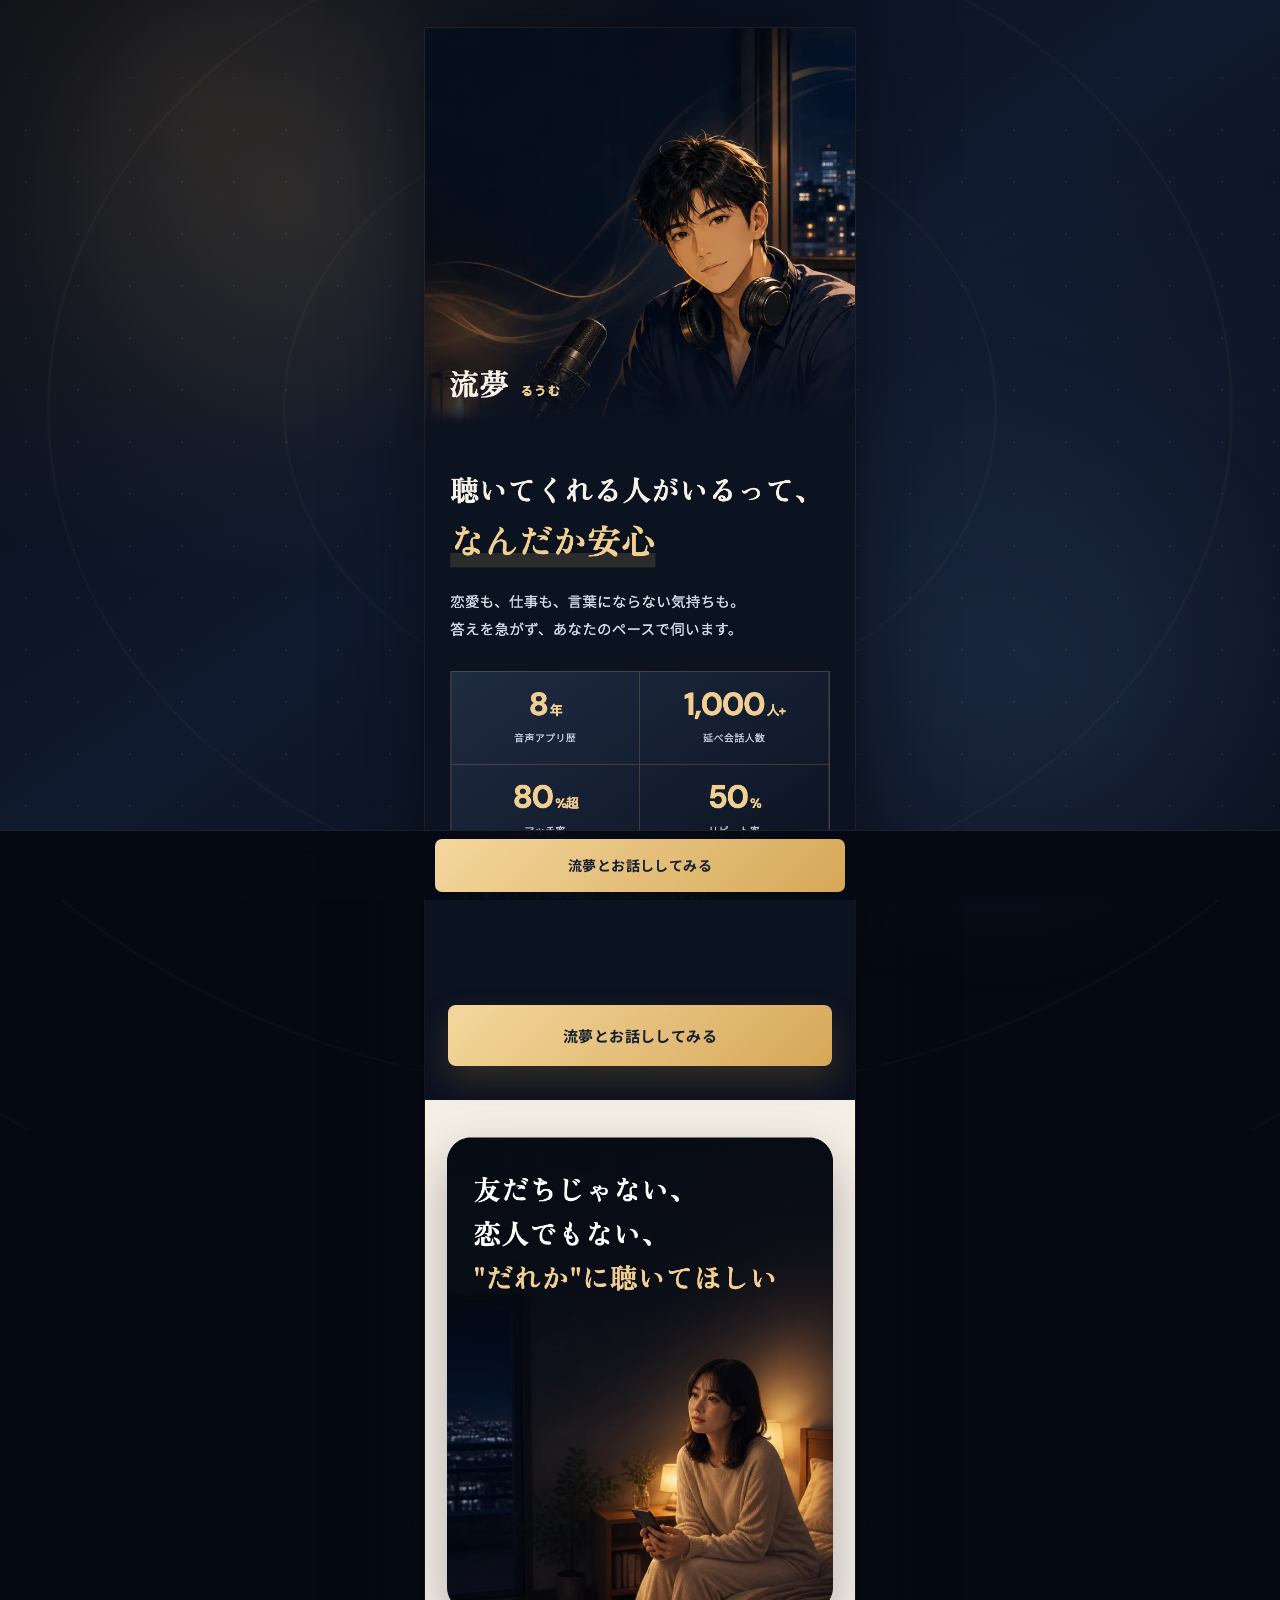
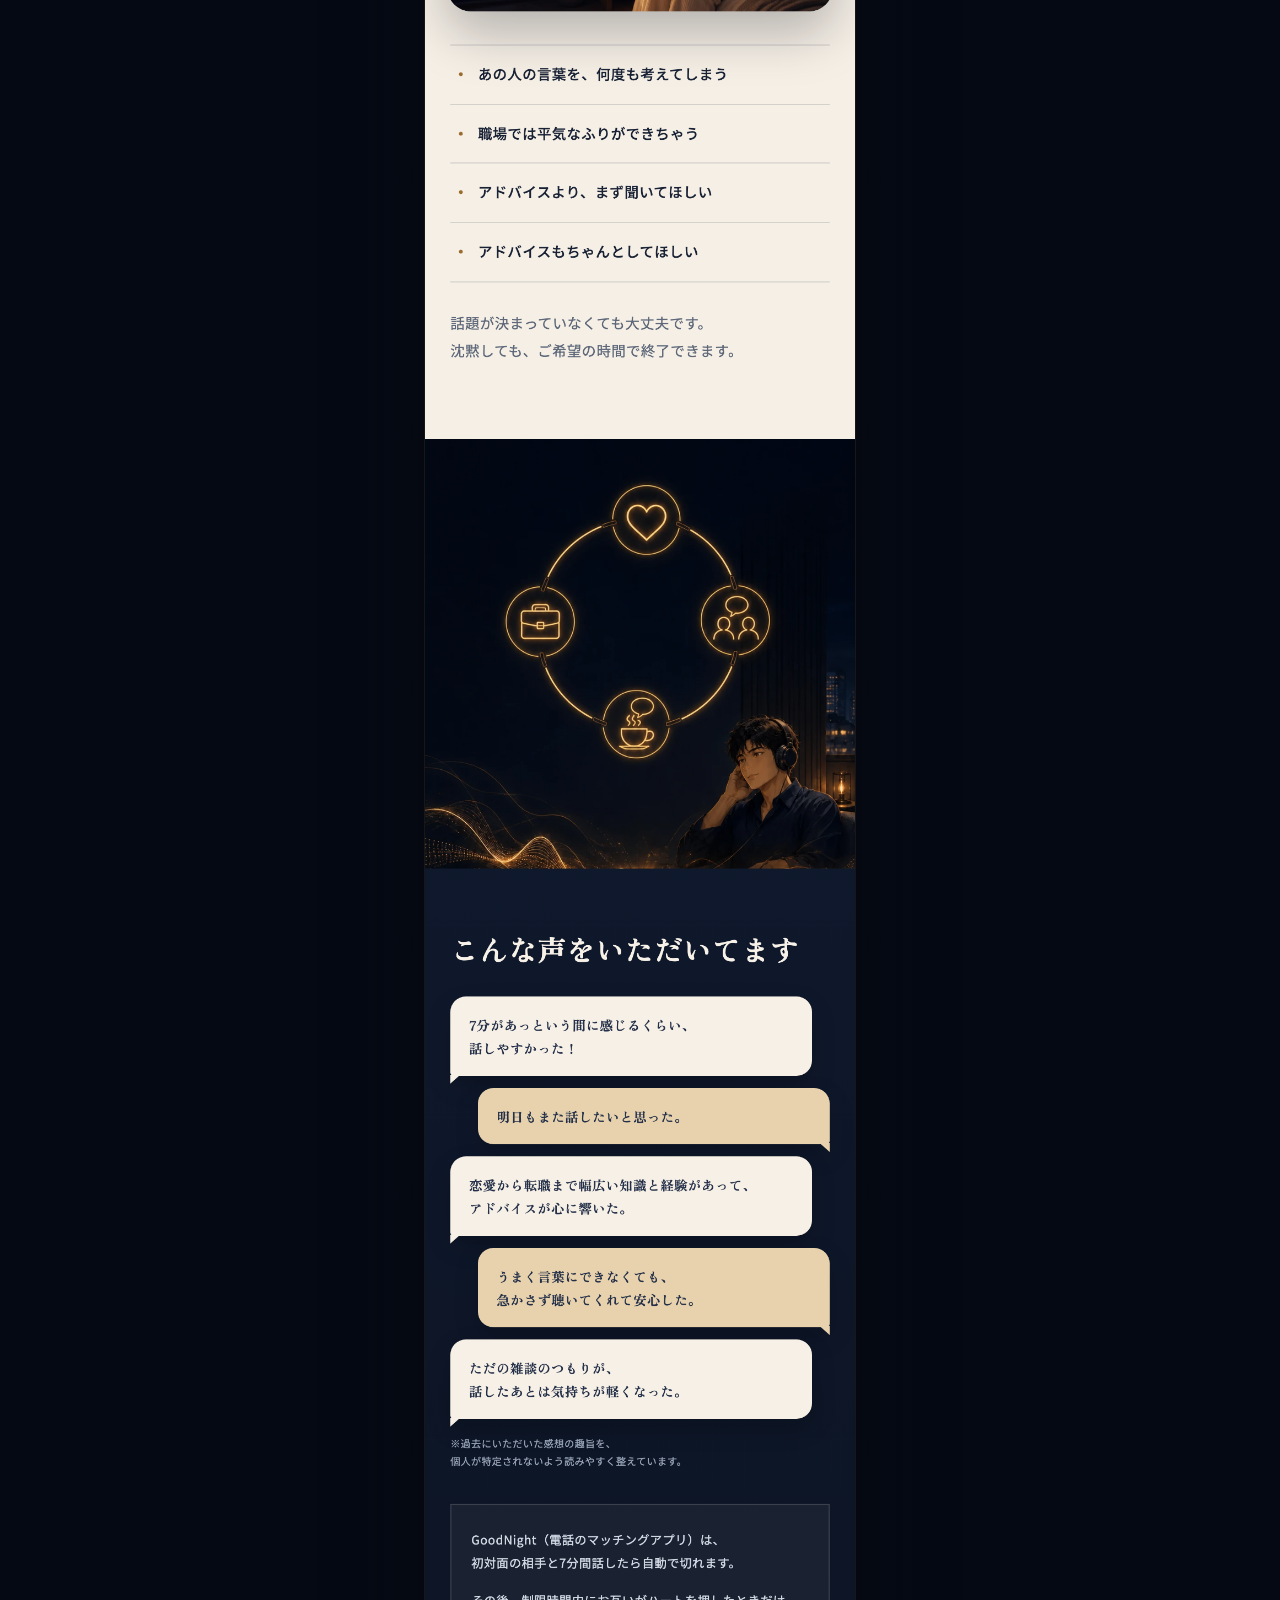
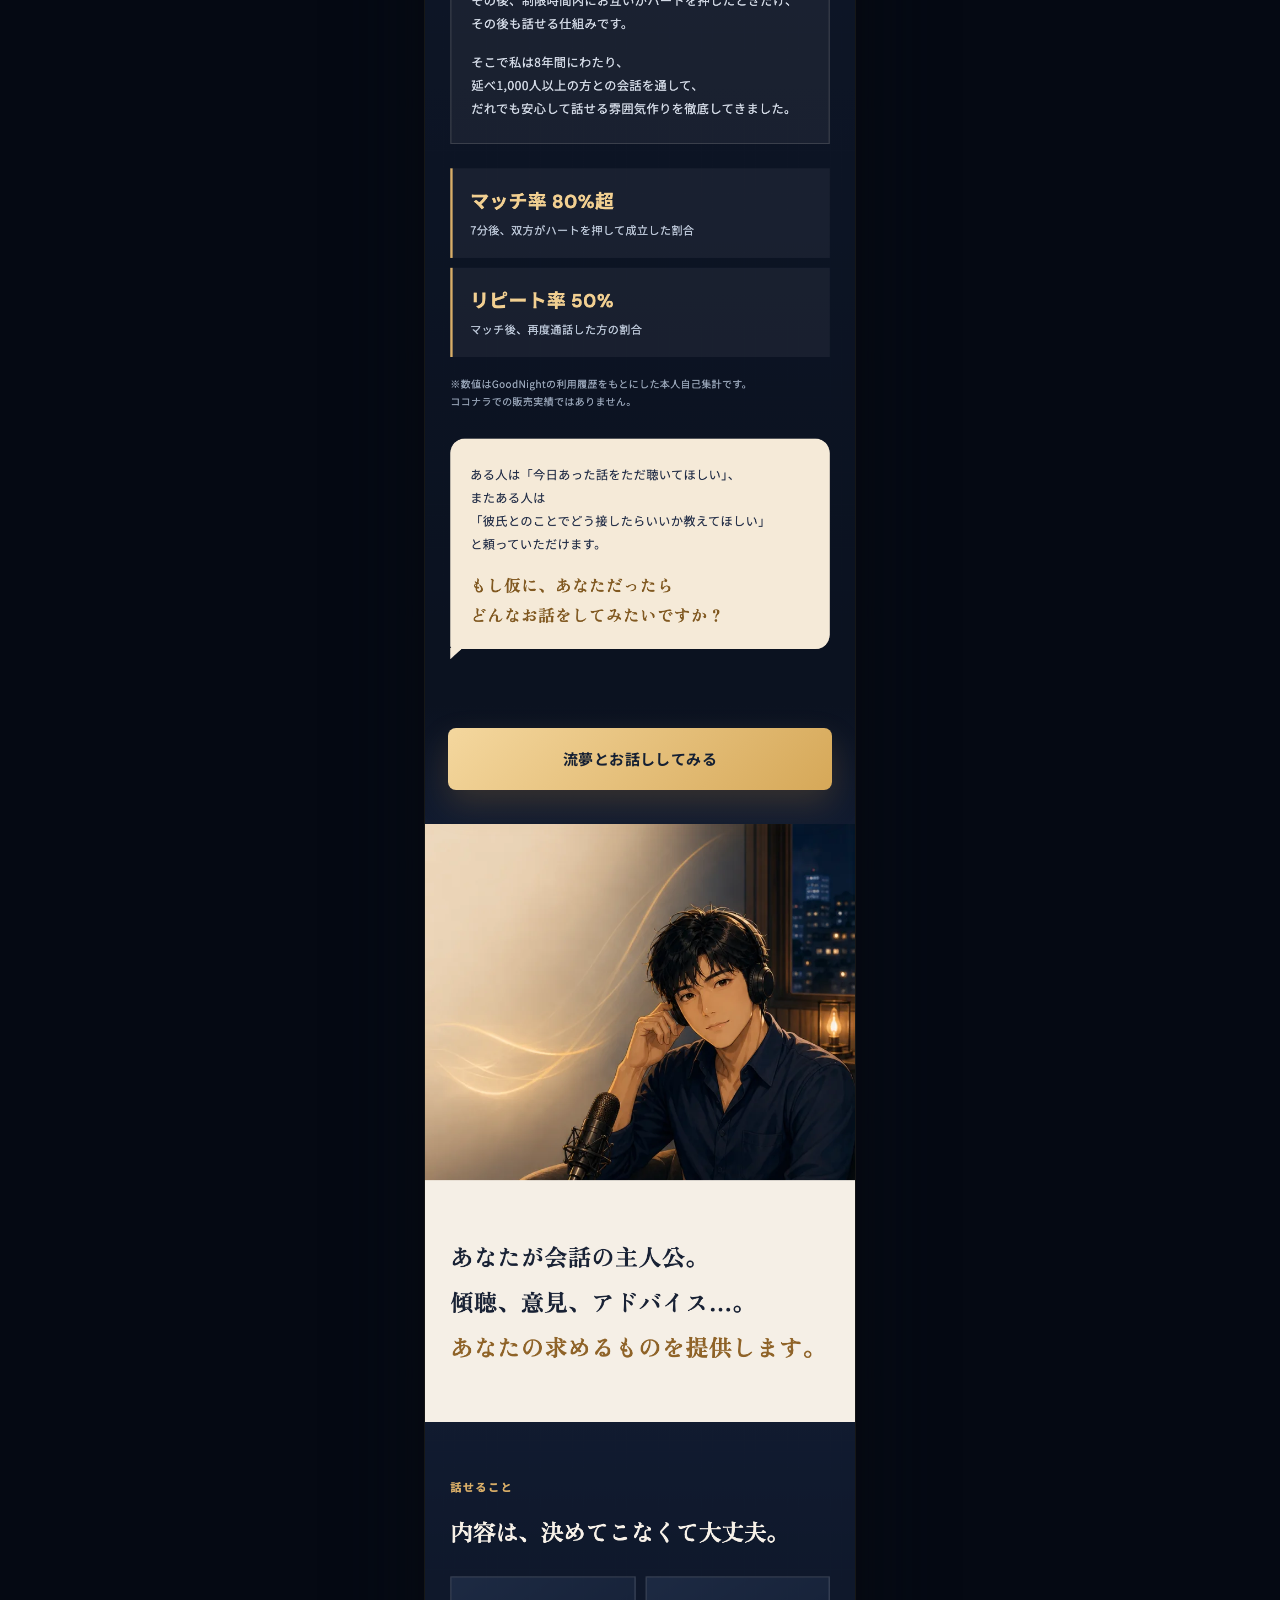
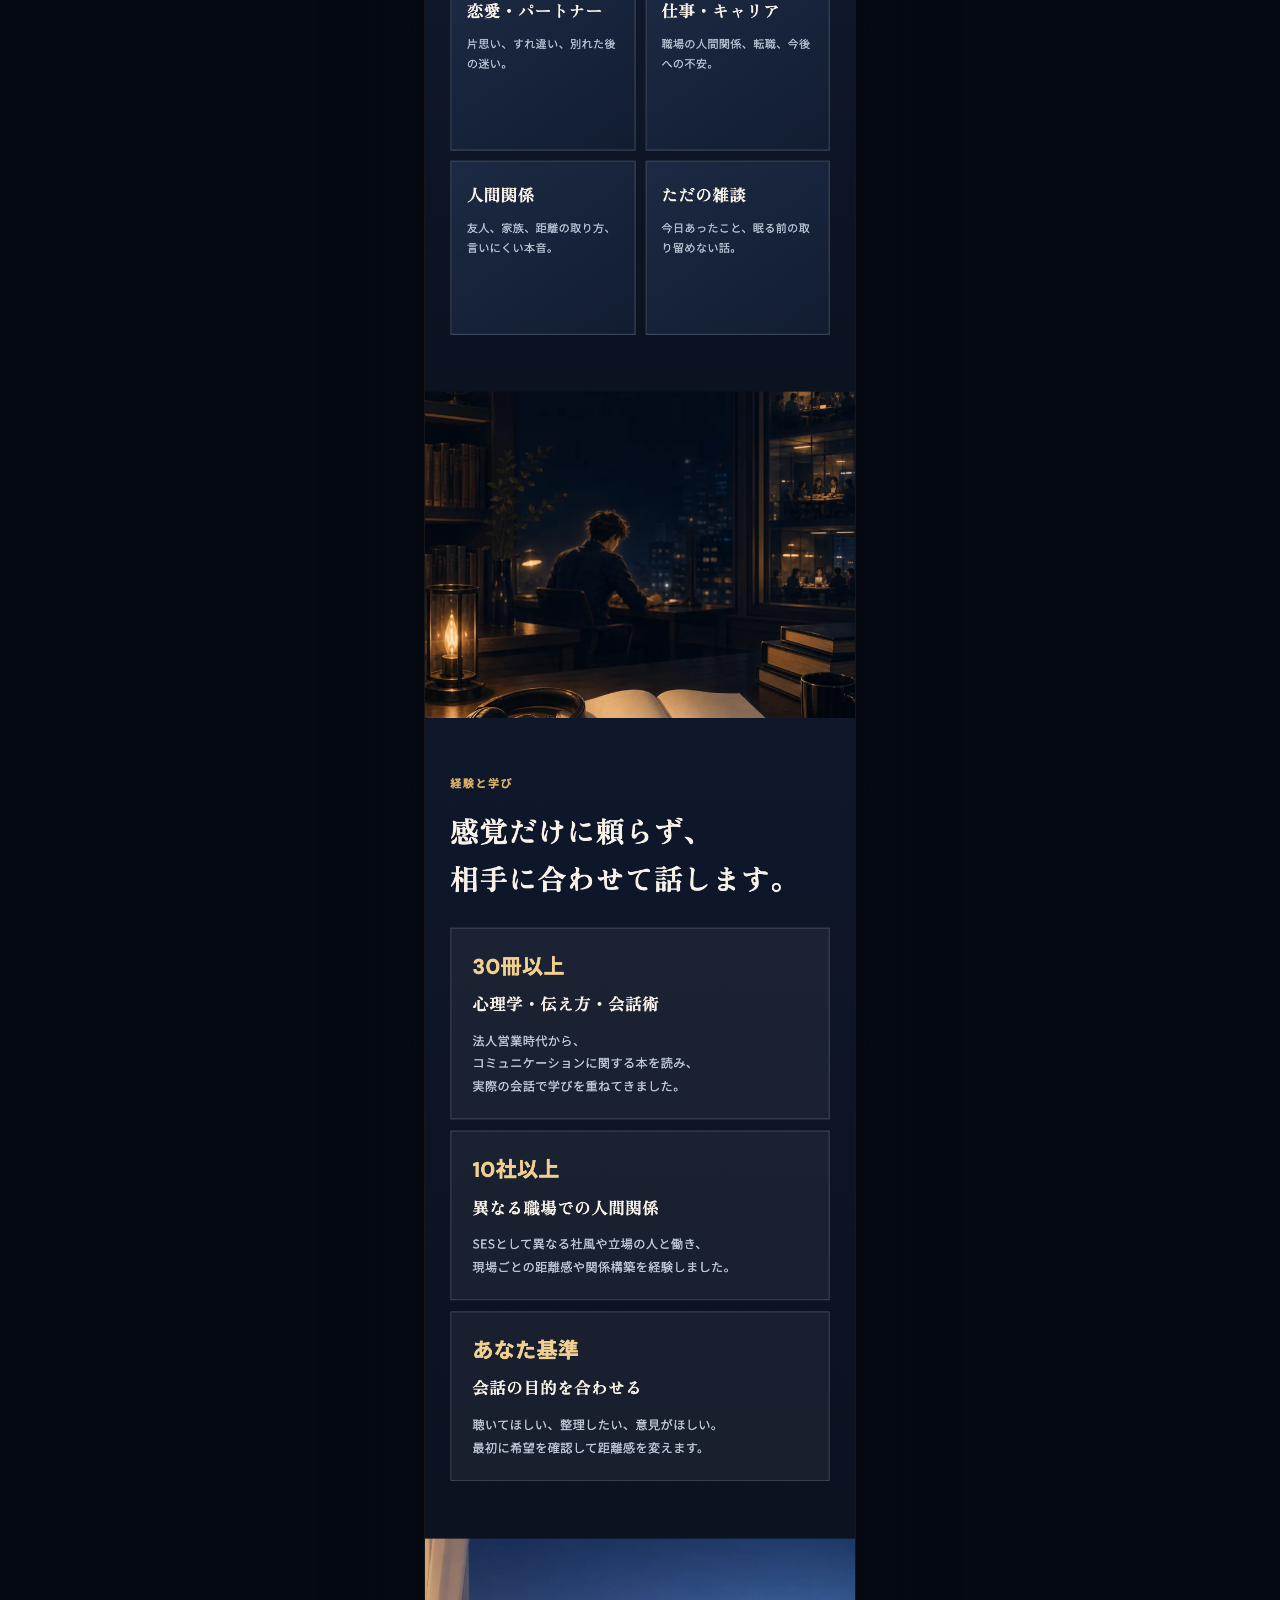
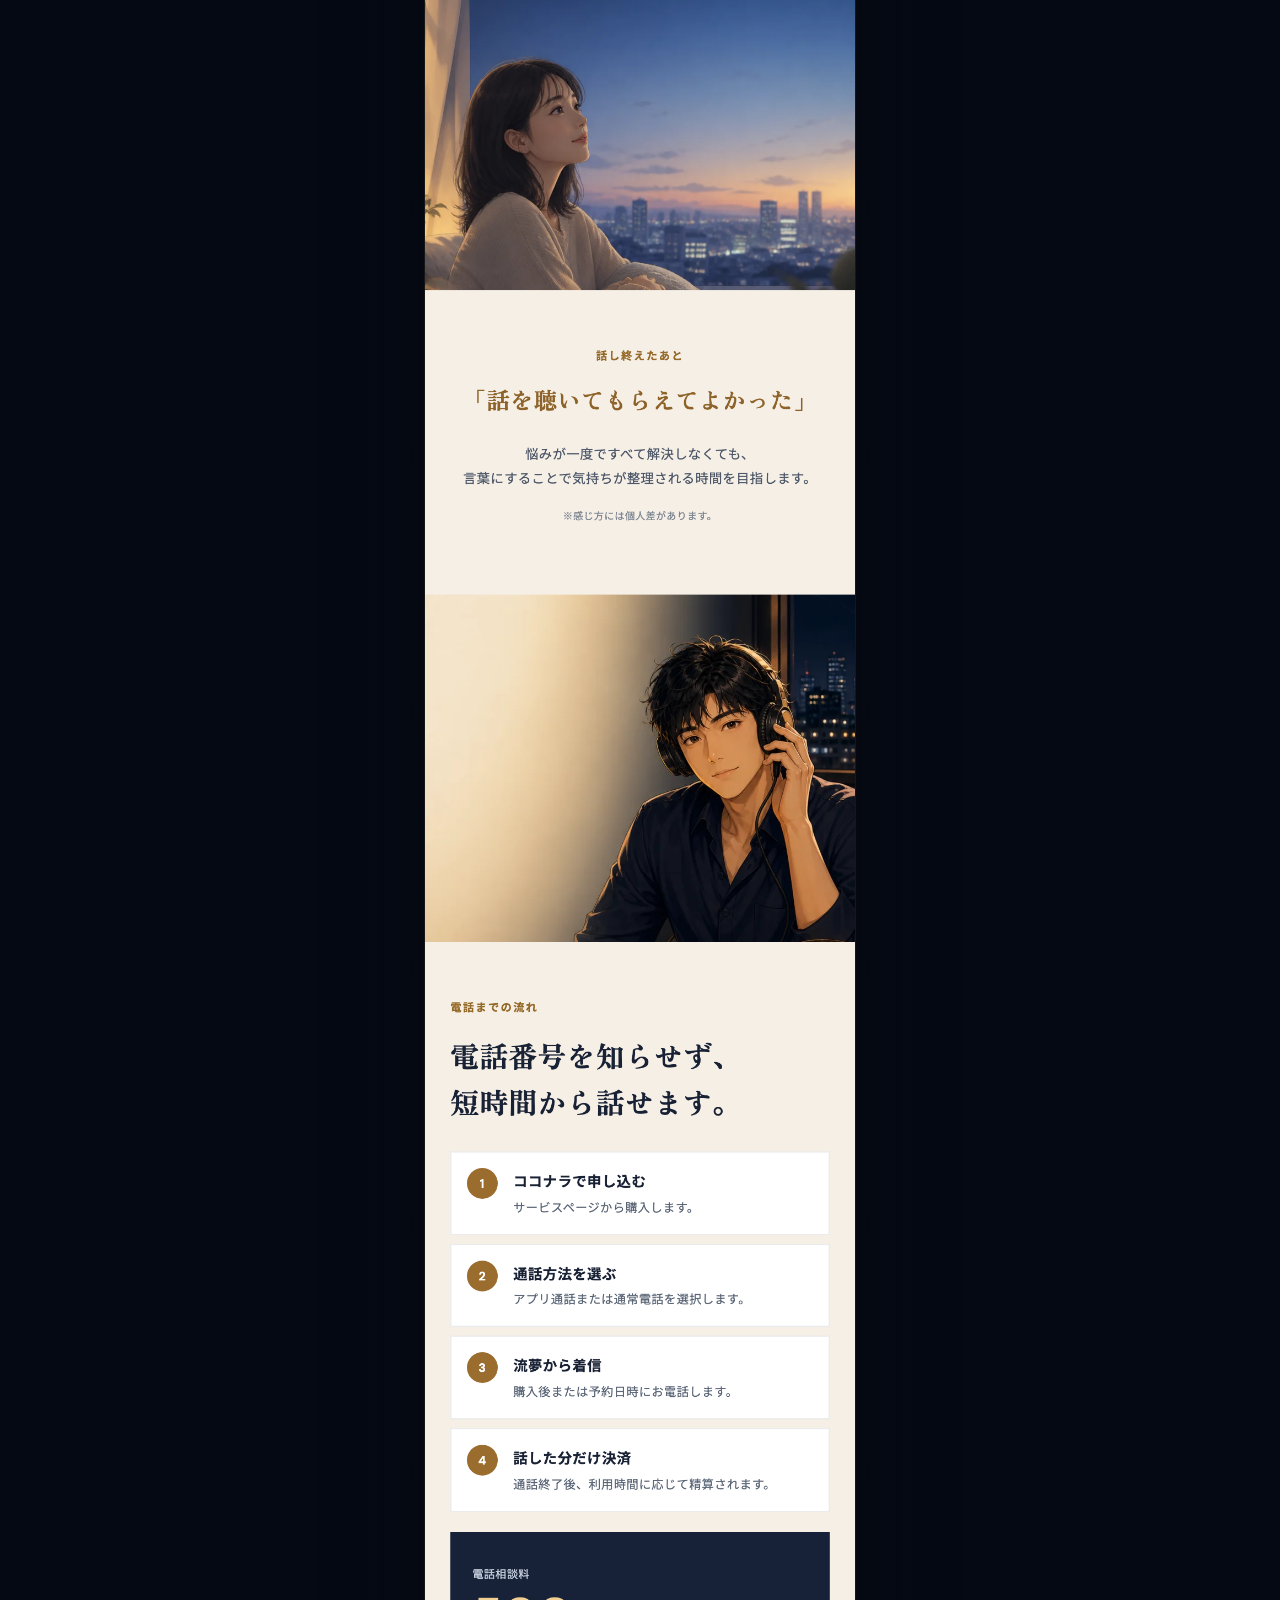
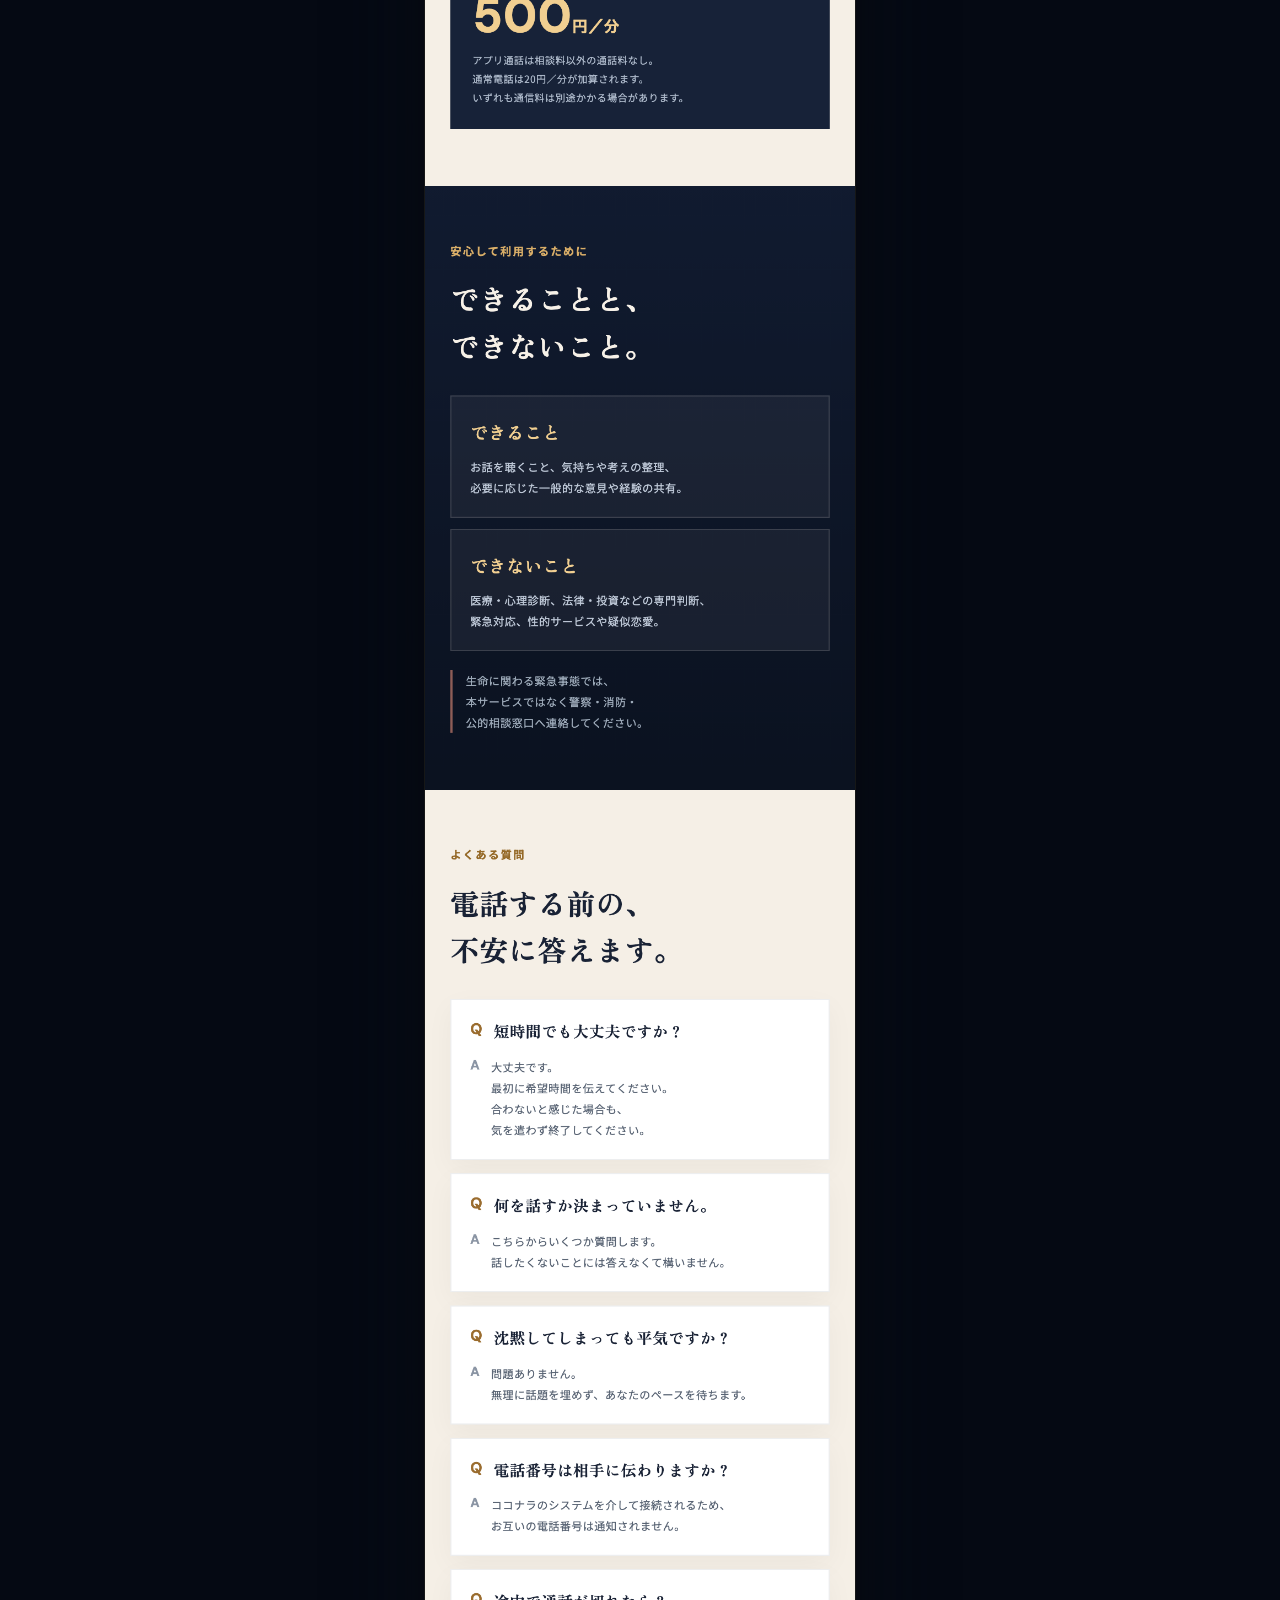
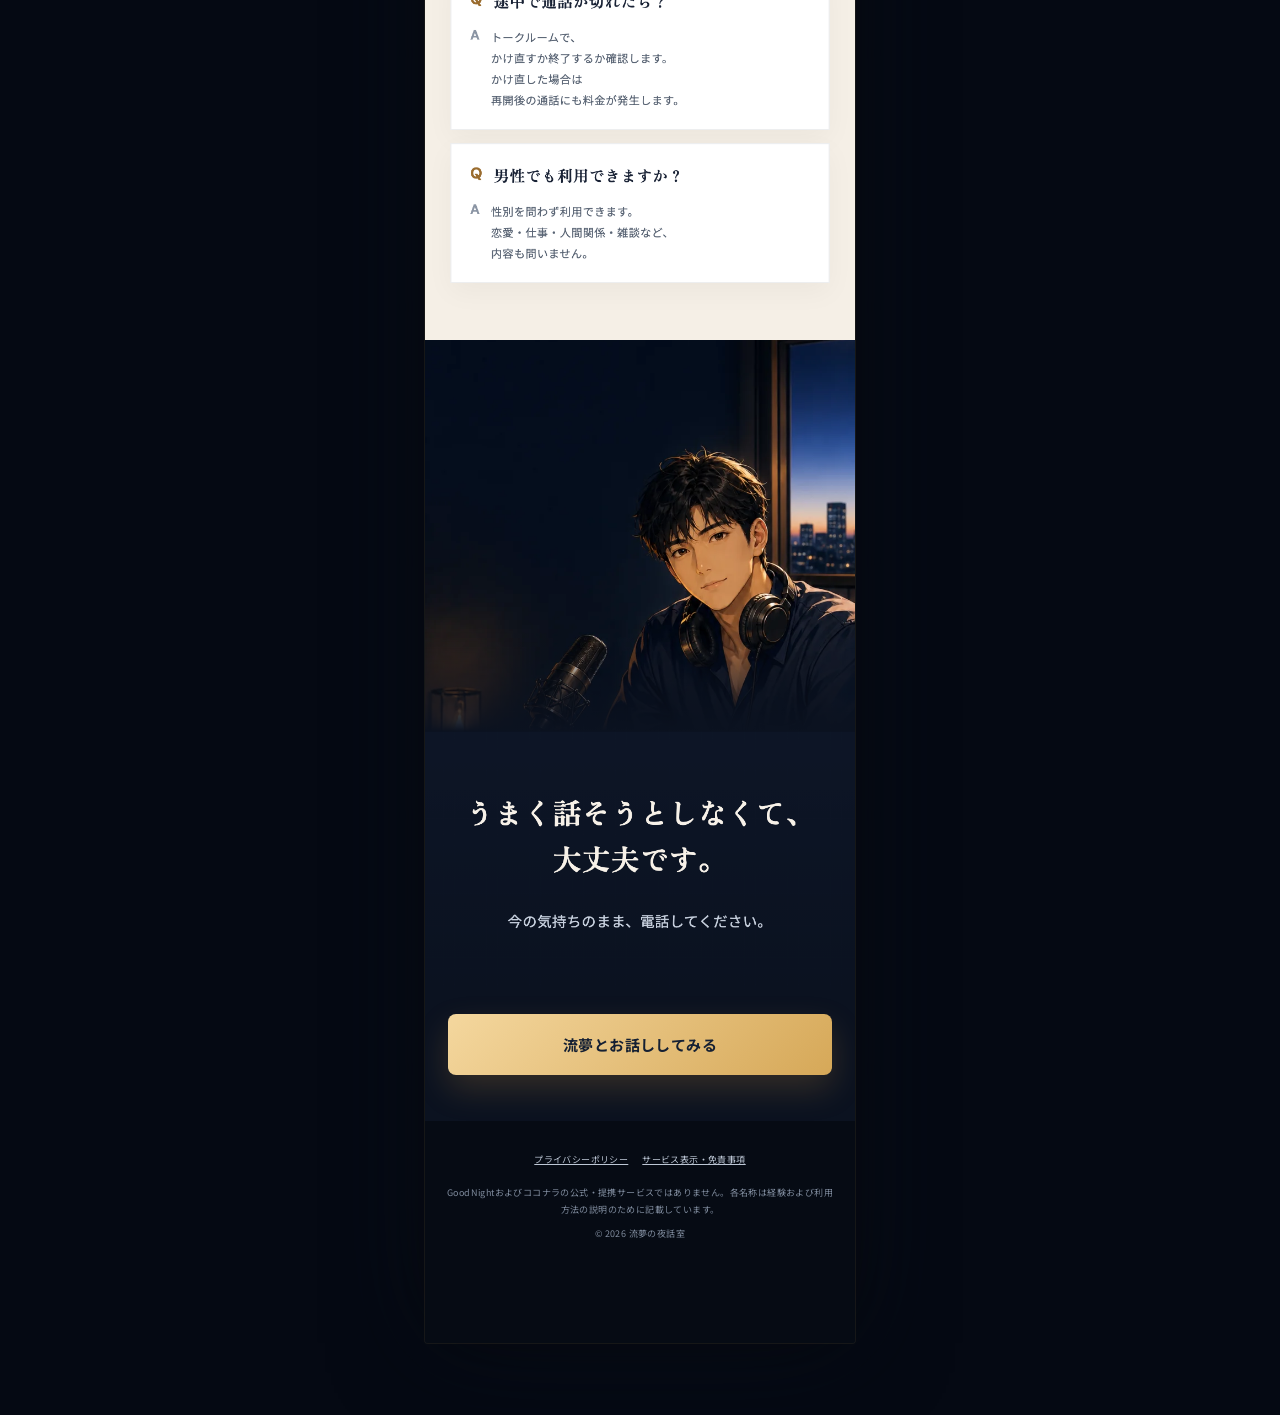
==== commit fd83b8a6: "Add ambient LP background and new-tab CTAs" ====
--- a/index.html
+++ b/index.html
@@ -16,11 +16,11 @@
   <div class="page-shell">
     <main>
       <img class="flat-slice" src="assets/lp-flat/01-hero.png" alt="流夢の電話相談。聴いてくれる人がいるって、なんだか安心。GoodNight利用8年、延べ1,000人以上、マッチ率80%超、リピート率50%。" width="780" height="1728">
-      <div class="flat-cta hero-cta"><a class="cta" href="https://coconala.com/services/4327249" rel="nofollow">流夢とお話ししてみる</a></div>
+      <div class="flat-cta hero-cta"><a class="cta" href="https://coconala.com/services/4327249" target="_blank" rel="nofollow noopener noreferrer">流夢とお話ししてみる</a></div>
 
       <img class="flat-slice" src="assets/lp-flat/02-empathy.png" alt="友だちじゃない、恋人でもない、だれかに聴いてほしい。恋愛、仕事、傾聴、アドバイスについて話せます。" width="780" height="1704" loading="lazy">
       <img class="flat-slice" src="assets/lp-flat/03-proof.png" alt="これまでにいただいた感想と、GoodNightで8年間に延べ1,000人以上と会話してきた流夢の実績。" width="780" height="3386" loading="lazy">
-      <div class="flat-cta proof-cta"><a class="cta" href="https://coconala.com/services/4327249" rel="nofollow">流夢とお話ししてみる</a></div>
+      <div class="flat-cta proof-cta"><a class="cta" href="https://coconala.com/services/4327249" target="_blank" rel="nofollow noopener noreferrer">流夢とお話ししてみる</a></div>
 
       <img class="flat-slice" src="assets/lp-flat/04-promise.png" alt="あなたが会話の主人公。傾聴、意見、アドバイスなど、求めるものに合わせて話します。" width="780" height="1086" loading="lazy">
       <img class="flat-slice" src="assets/lp-flat/05-topics.png" alt="内容は決めてこなくて大丈夫。恋愛、仕事、人間関係、雑談について話せます。" width="780" height="1032" loading="lazy">
@@ -30,7 +30,7 @@
       <img class="flat-slice" src="assets/lp-flat/09-boundaries.png" alt="電話相談でできることとできないこと、緊急時の注意事項。" width="780" height="1096" loading="lazy">
       <img class="flat-slice" src="assets/lp-flat/10-faq.png" alt="短時間利用、話題、沈黙、電話番号、通話切断、男性の利用についてのよくある質問。" width="780" height="2086" loading="lazy">
       <img class="flat-slice" src="assets/lp-flat/11-final.png" alt="うまく話そうとしなくて大丈夫です。今の気持ちのまま電話してください。" width="780" height="1222" loading="lazy">
-      <div class="flat-cta final-cta"><a class="cta" href="https://coconala.com/services/4327249" rel="nofollow">流夢とお話ししてみる</a></div>
+      <div class="flat-cta final-cta"><a class="cta" href="https://coconala.com/services/4327249" target="_blank" rel="nofollow noopener noreferrer">流夢とお話ししてみる</a></div>
     </main>
 
     <footer>
@@ -39,6 +39,6 @@
       <p>© 2026 流夢の夜話室</p>
     </footer>
   </div>
-  <div class="sticky-cta"><a href="https://coconala.com/services/4327249" rel="nofollow">流夢とお話ししてみる</a></div>
+  <div class="sticky-cta"><a href="https://coconala.com/services/4327249" target="_blank" rel="nofollow noopener noreferrer">流夢とお話ししてみる</a></div>
 </body>
 </html>
--- a/style.css
+++ b/style.css
@@ -32,7 +32,11 @@
 footer{padding:34px 22px 94px;background:#060b14;text-align:center;color:#7f8b9d;font-size:9px}footer nav{margin-bottom:16px}footer a{color:#bdc7d5;margin:0 7px}footer p{margin:7px 0}
 .sticky-cta{position:fixed;z-index:20;left:0;right:0;bottom:0;padding:8px max(10px,env(safe-area-inset-right)) calc(8px + env(safe-area-inset-bottom)) max(10px,env(safe-area-inset-left));background:rgba(5,9,19,.91);backdrop-filter:blur(12px);border-top:1px solid rgba(255,255,255,.09)}.sticky-cta a{display:block;width:min(100%,410px);margin:auto;padding:13px;border-radius:7px;text-align:center;text-decoration:none;color:#172033;background:linear-gradient(135deg,#f4d79e,#d6a858);font-size:14px;font-weight:700}
 .render-flats .cta,.render-flats .sticky-cta{display:none!important}
-.flat-page{padding-bottom:72px}.flat-page .page-shell{background:#0b1220}.flat-slice{display:block;width:100%;height:auto}.flat-cta{padding:24px 23px 34px;background:#0b1220}.flat-cta.proof-cta{padding-top:22px;background:linear-gradient(180deg,#0b1220 0%,#111b30 100%)}.flat-cta.final-cta{padding-top:0;padding-bottom:46px}.flat-page footer{padding-top:30px}
+.flat-page{position:relative;isolation:isolate;min-height:100vh;overflow-x:hidden;padding-bottom:72px;background:radial-gradient(circle at 16% 12%,rgba(218,174,104,.12),transparent 30rem),radial-gradient(circle at 84% 76%,rgba(64,91,137,.2),transparent 34rem),linear-gradient(145deg,#040812 0%,#101a2e 48%,#050913 100%);background-attachment:fixed}.flat-page:before,.flat-page:after{content:"";position:fixed;pointer-events:none;z-index:0}.flat-page:before{inset:-18vmax;background:repeating-radial-gradient(ellipse at 50% 47%,transparent 0 118px,rgba(226,183,109,.038) 119px 120px,transparent 122px 236px),radial-gradient(circle at 30% 32%,rgba(226,183,109,.09),transparent 18%),radial-gradient(circle at 70% 66%,rgba(81,111,164,.11),transparent 22%);animation:ambient-drift 28s ease-in-out infinite alternate}.flat-page:after{inset:0;opacity:.2;background-image:radial-gradient(circle,rgba(239,207,145,.42) 0 1px,transparent 1.4px);background-size:52px 52px;-webkit-mask-image:linear-gradient(to bottom,transparent 0,#000 14%,#000 86%,transparent 100%);mask-image:linear-gradient(to bottom,transparent 0,#000 14%,#000 86%,transparent 100%);animation:ambient-breathe 18s ease-in-out infinite}.flat-page .page-shell{position:relative;z-index:1;background:#0b1220;box-shadow:0 0 0 1px rgba(226,183,109,.08),0 0 90px rgba(0,0,0,.68),0 0 120px rgba(69,96,145,.12)}.flat-slice{display:block;width:100%;height:auto}.flat-cta{padding:24px 23px 34px;background:#0b1220}.flat-cta.proof-cta{padding-top:22px;background:linear-gradient(180deg,#0b1220 0%,#111b30 100%)}.flat-cta.final-cta{padding-top:0;padding-bottom:46px}.flat-page footer{padding-top:30px}
+@keyframes ambient-drift{0%{transform:translate3d(-1.2%,0,0) scale(1);opacity:.72}50%{opacity:.92}100%{transform:translate3d(1.4%,-1.2%,0) scale(1.035);opacity:.78}}
+@keyframes ambient-breathe{0%,100%{opacity:.13;transform:translateY(0)}50%{opacity:.24;transform:translateY(-10px)}}
+@media(max-width:520px){.flat-page:before,.flat-page:after{animation:none}}
+@media(prefers-reduced-motion:reduce){.flat-page:before,.flat-page:after{animation:none!important}}
 .legal-page{min-height:100vh;background:var(--paper);color:var(--paper-ink)}.legal-header{padding:38px 23px 24px;background:#111b30;color:#fff}.legal-header a{color:#d8b978;font-size:11px}.legal-header h1{font:700 27px/1.5 "Zen Old Mincho",serif;margin-top:18px}.legal-content{padding:32px 23px 70px}.legal-content section{padding:22px 0;border-bottom:1px solid rgba(25,34,53,.13)}.legal-content section:first-child{padding-top:0}.legal-content h2{font-size:18px;margin-bottom:12px}.legal-content p,.legal-content li{font-size:12px;line-height:1.9;color:#4f596a}.legal-content ul{padding-left:1.35em}.legal-content a{color:#835b25}.legal-date{font-size:10px!important;color:#7d8490!important;margin-top:28px}
 @media(min-width:700px){body{padding-top:28px;padding-bottom:88px}.page-shell{border-radius:3px}.cta,.sticky-cta a{transition:filter .2s ease,transform .2s ease}.cta:hover,.sticky-cta a:hover{filter:brightness(1.05);transform:translateY(-1px)}}
 @media(max-width:359px){.section-pad{padding-left:18px;padding-right:18px}h1{font-size:23px}h1 em{font-size:28px}h2{font-size:24px}.single-line{font-size:19px}.promise-copy h2{font-size:18px}.hero-stats strong{font-size:26px}.empathy-overlay{left:19px;top:22px}.empathy-overlay h2{font-size:22px}.goodnight-copy p{font-size:10px}}
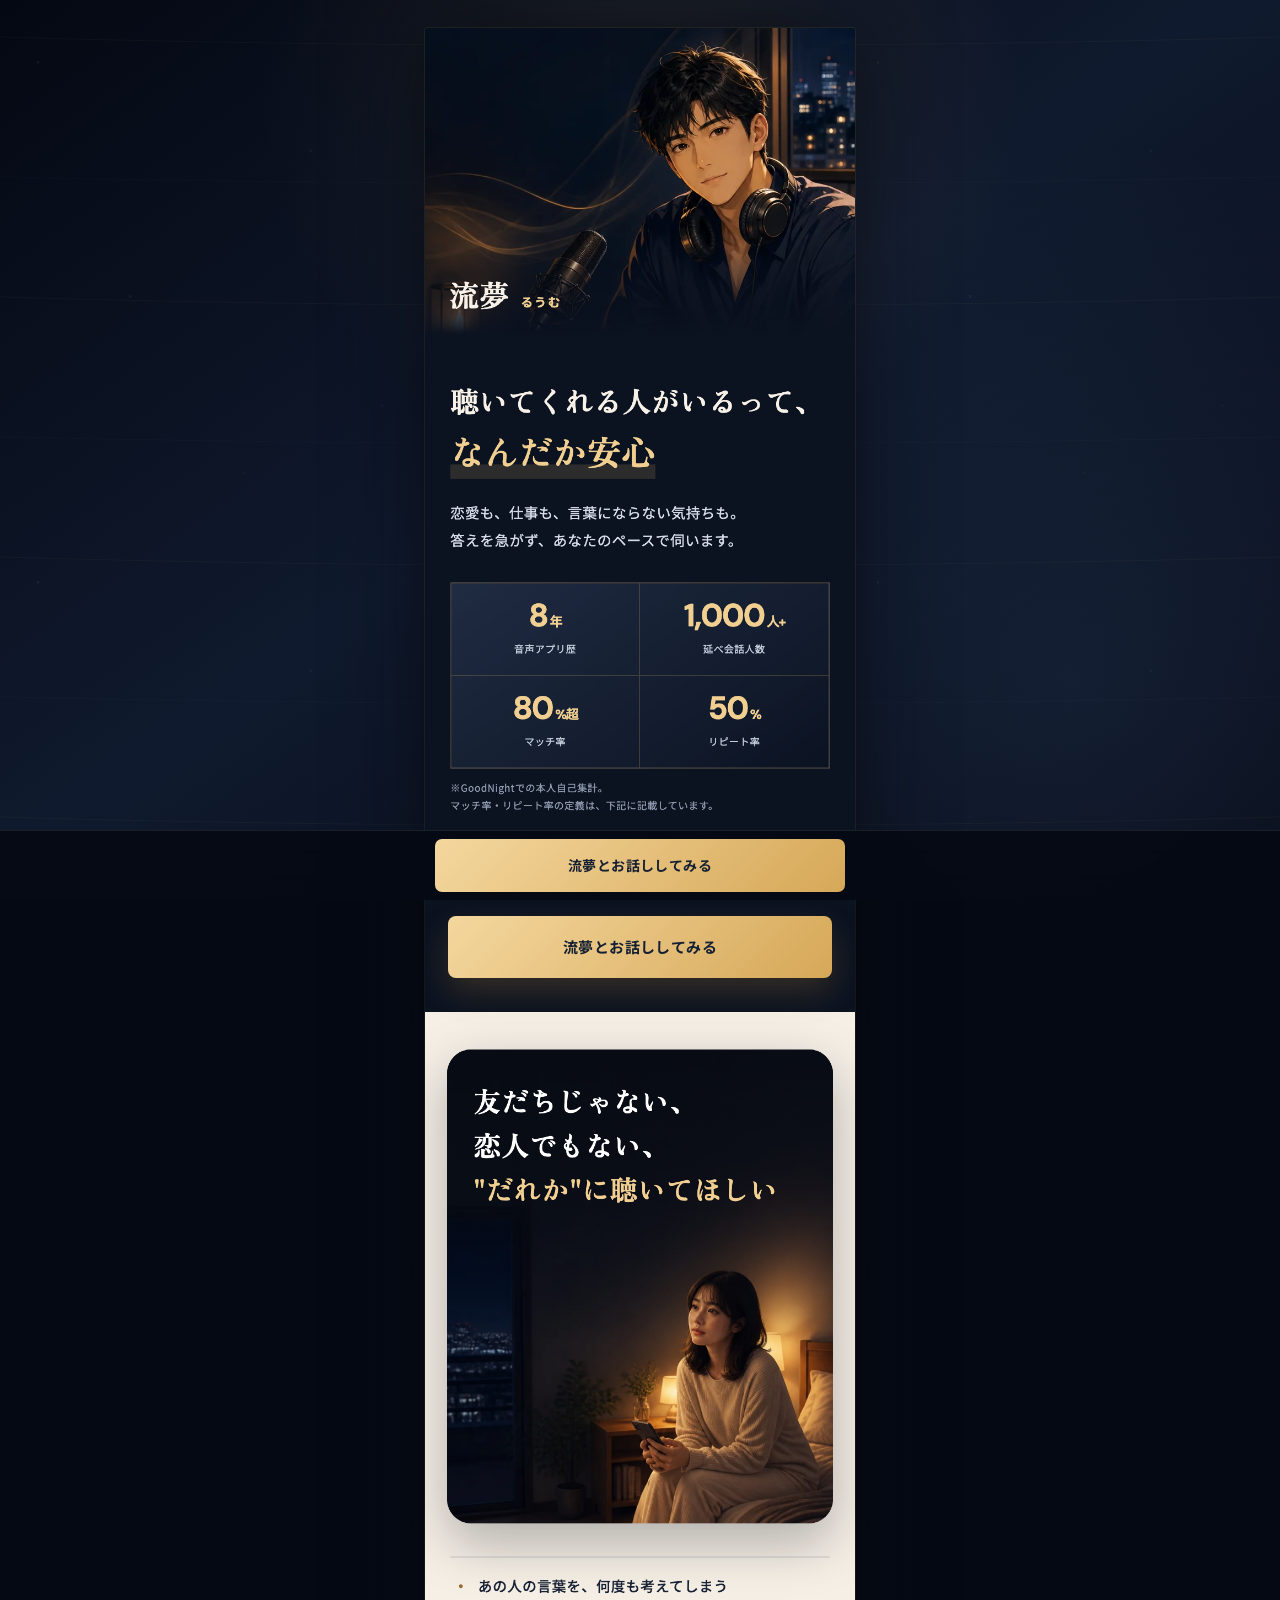
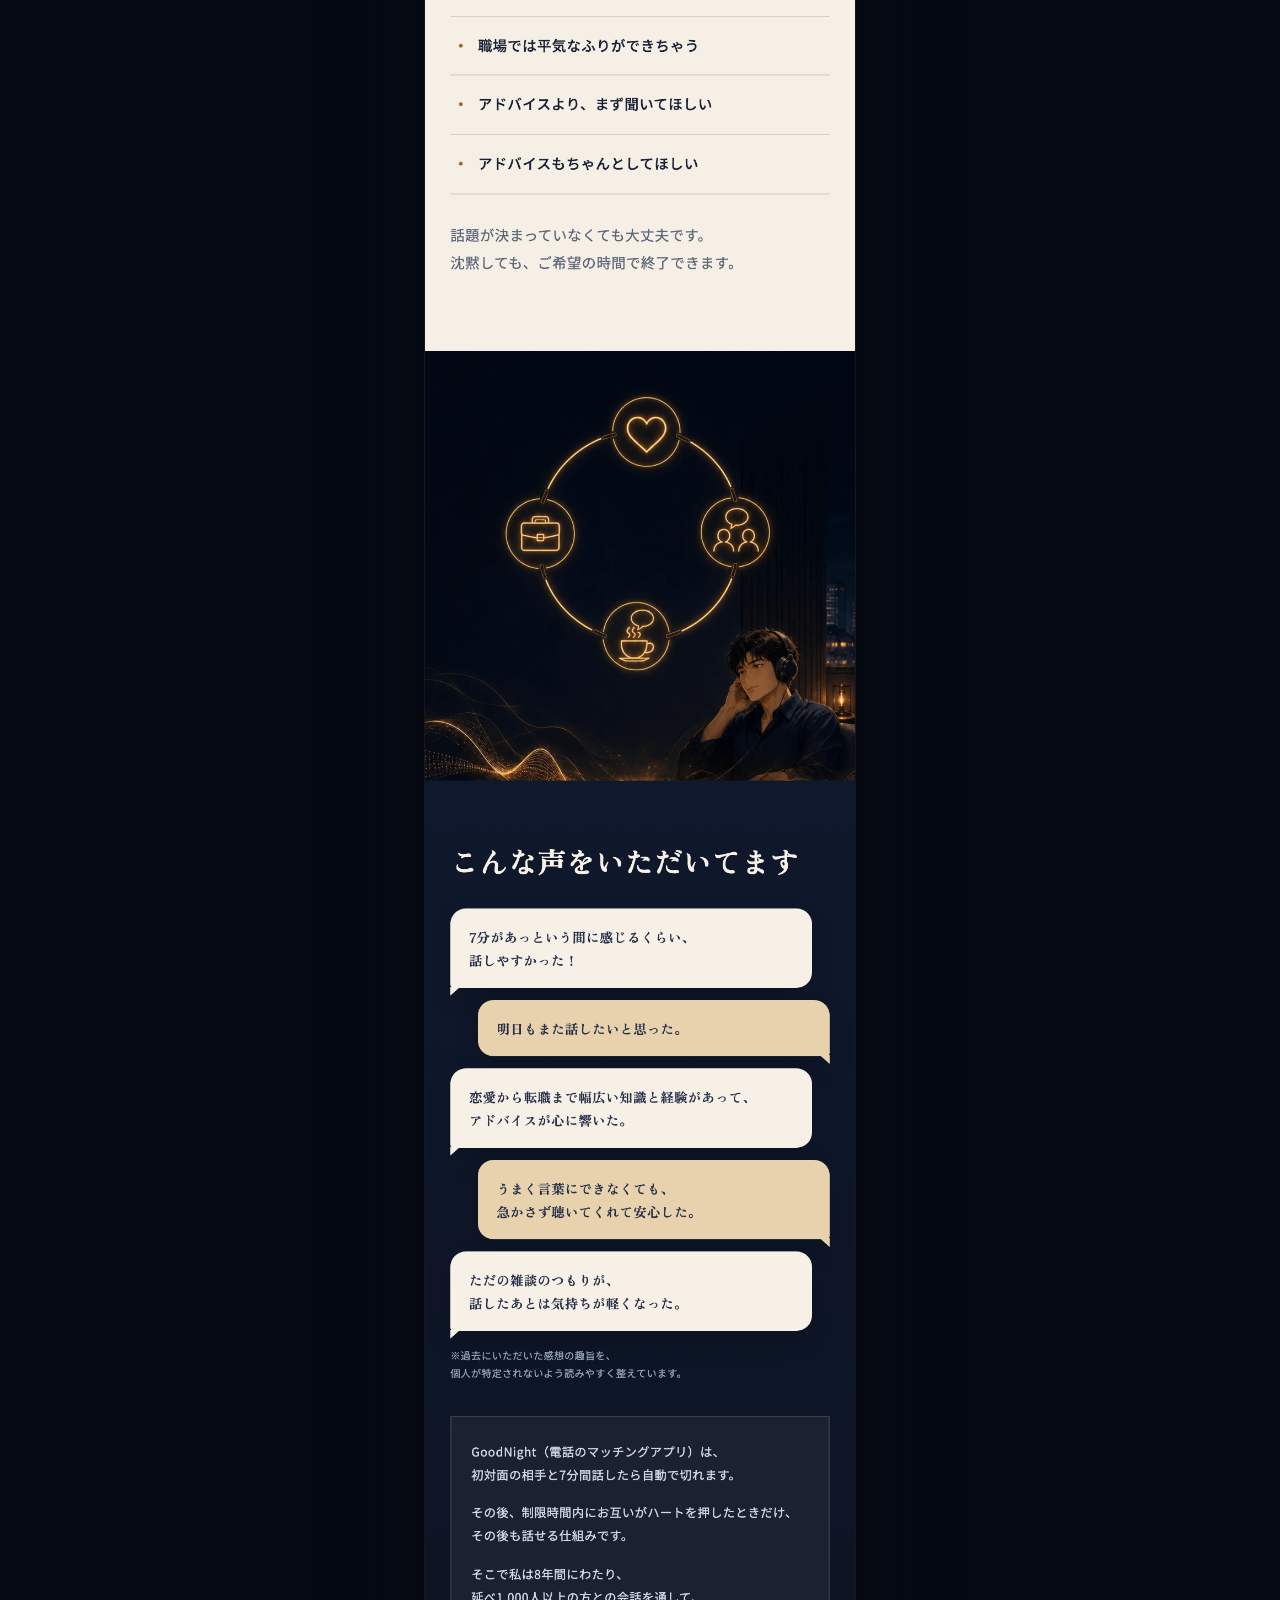
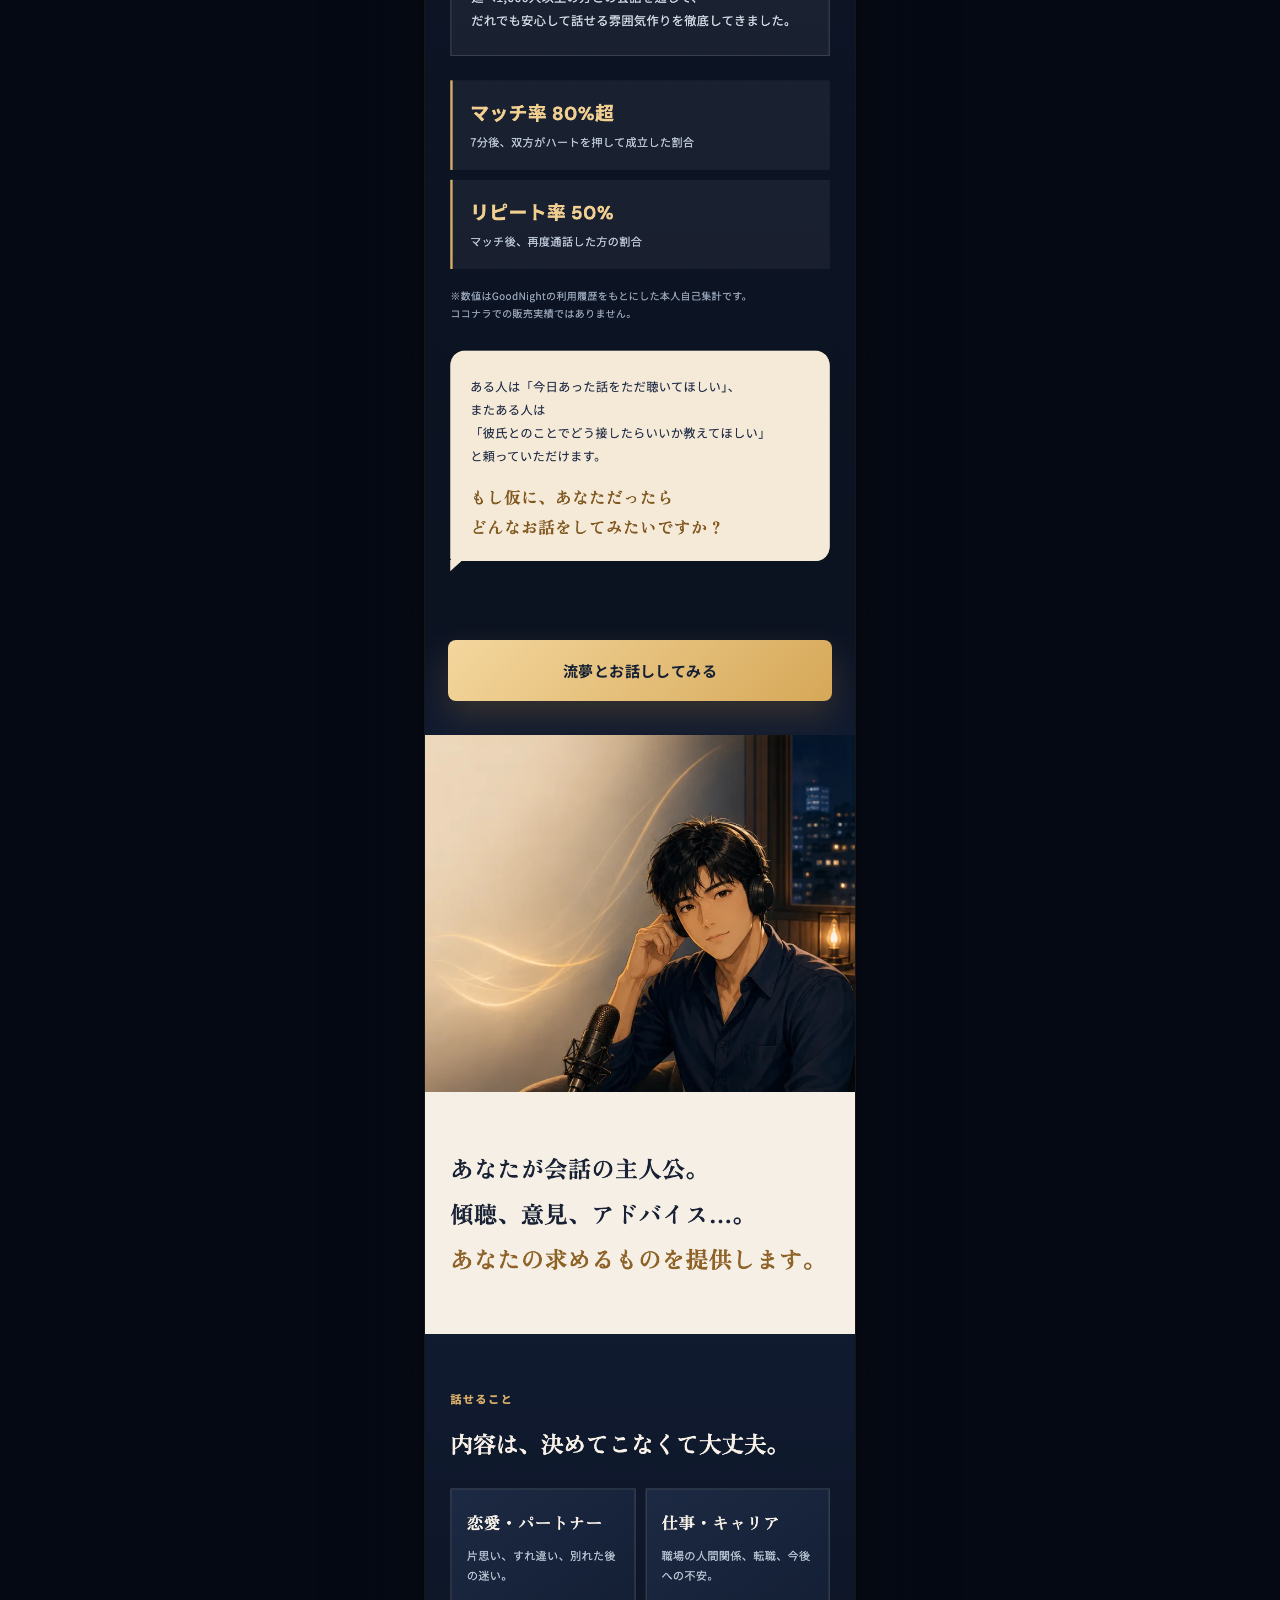
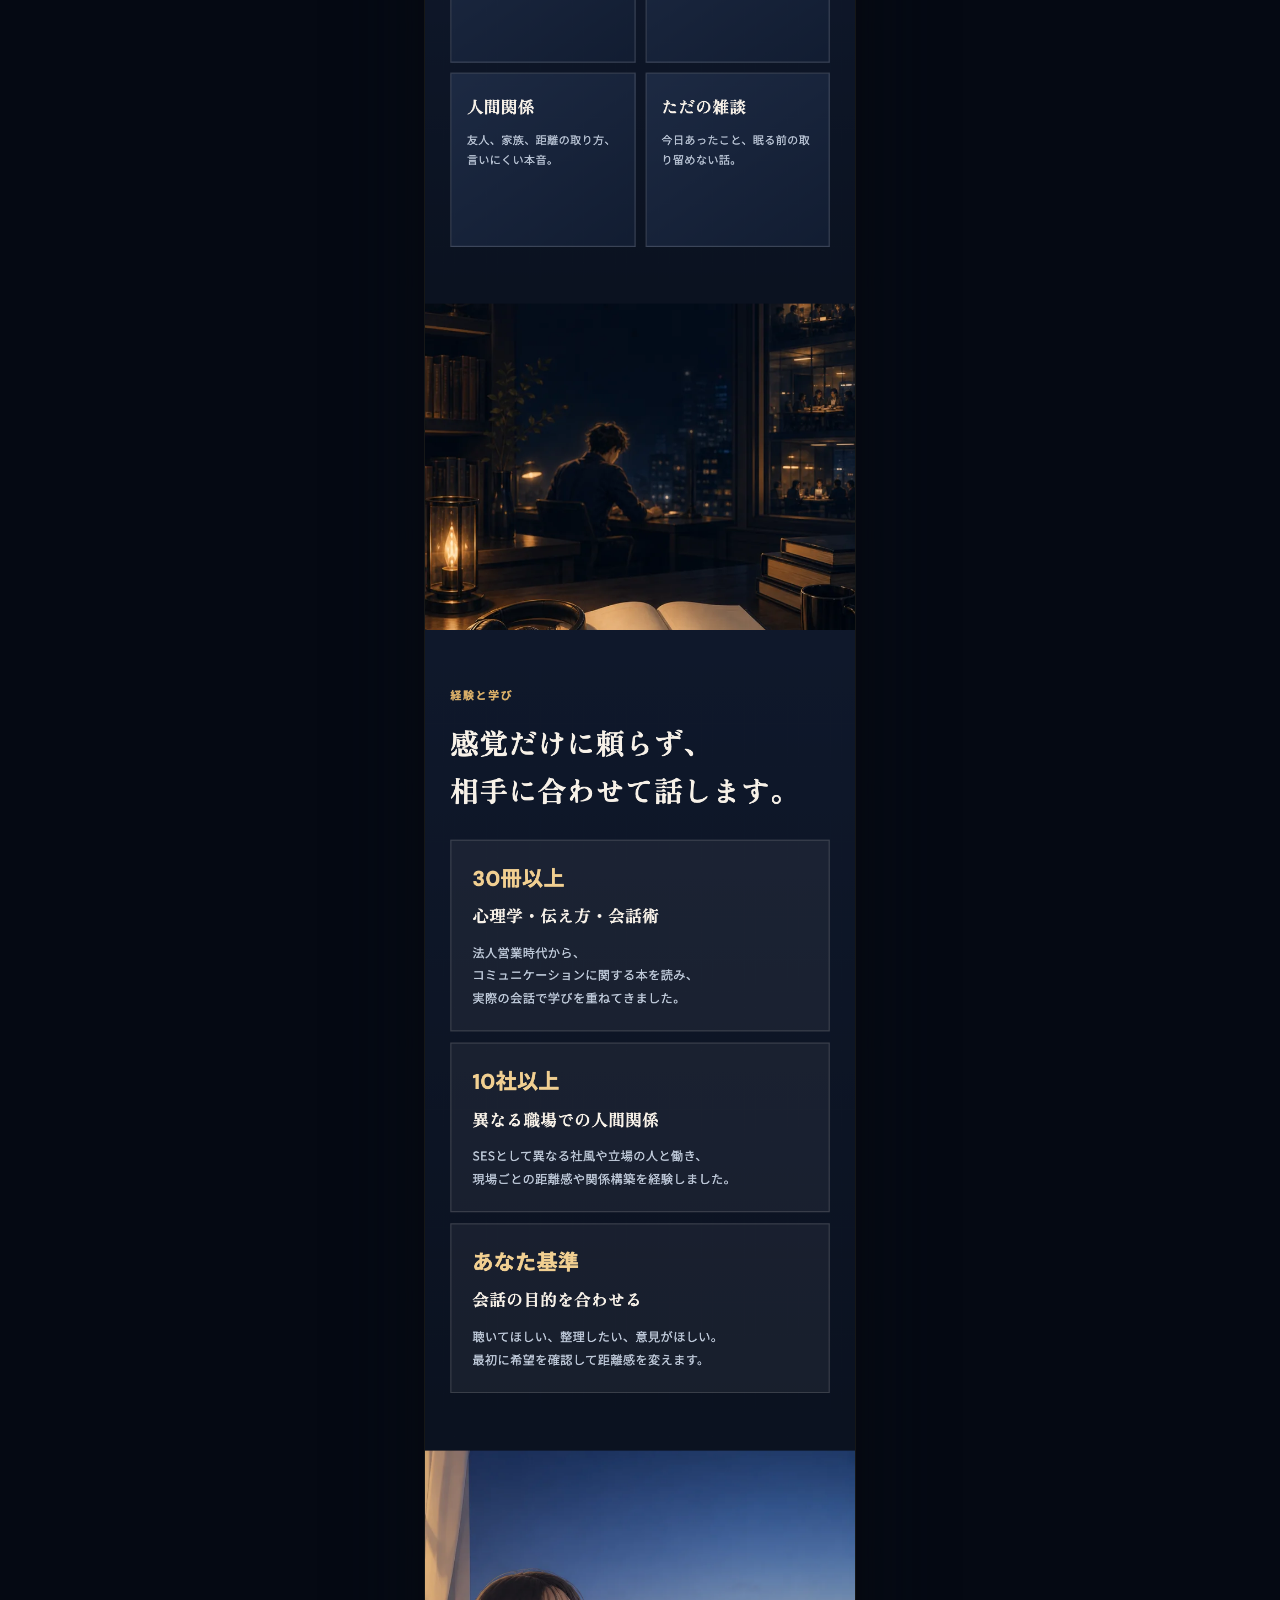
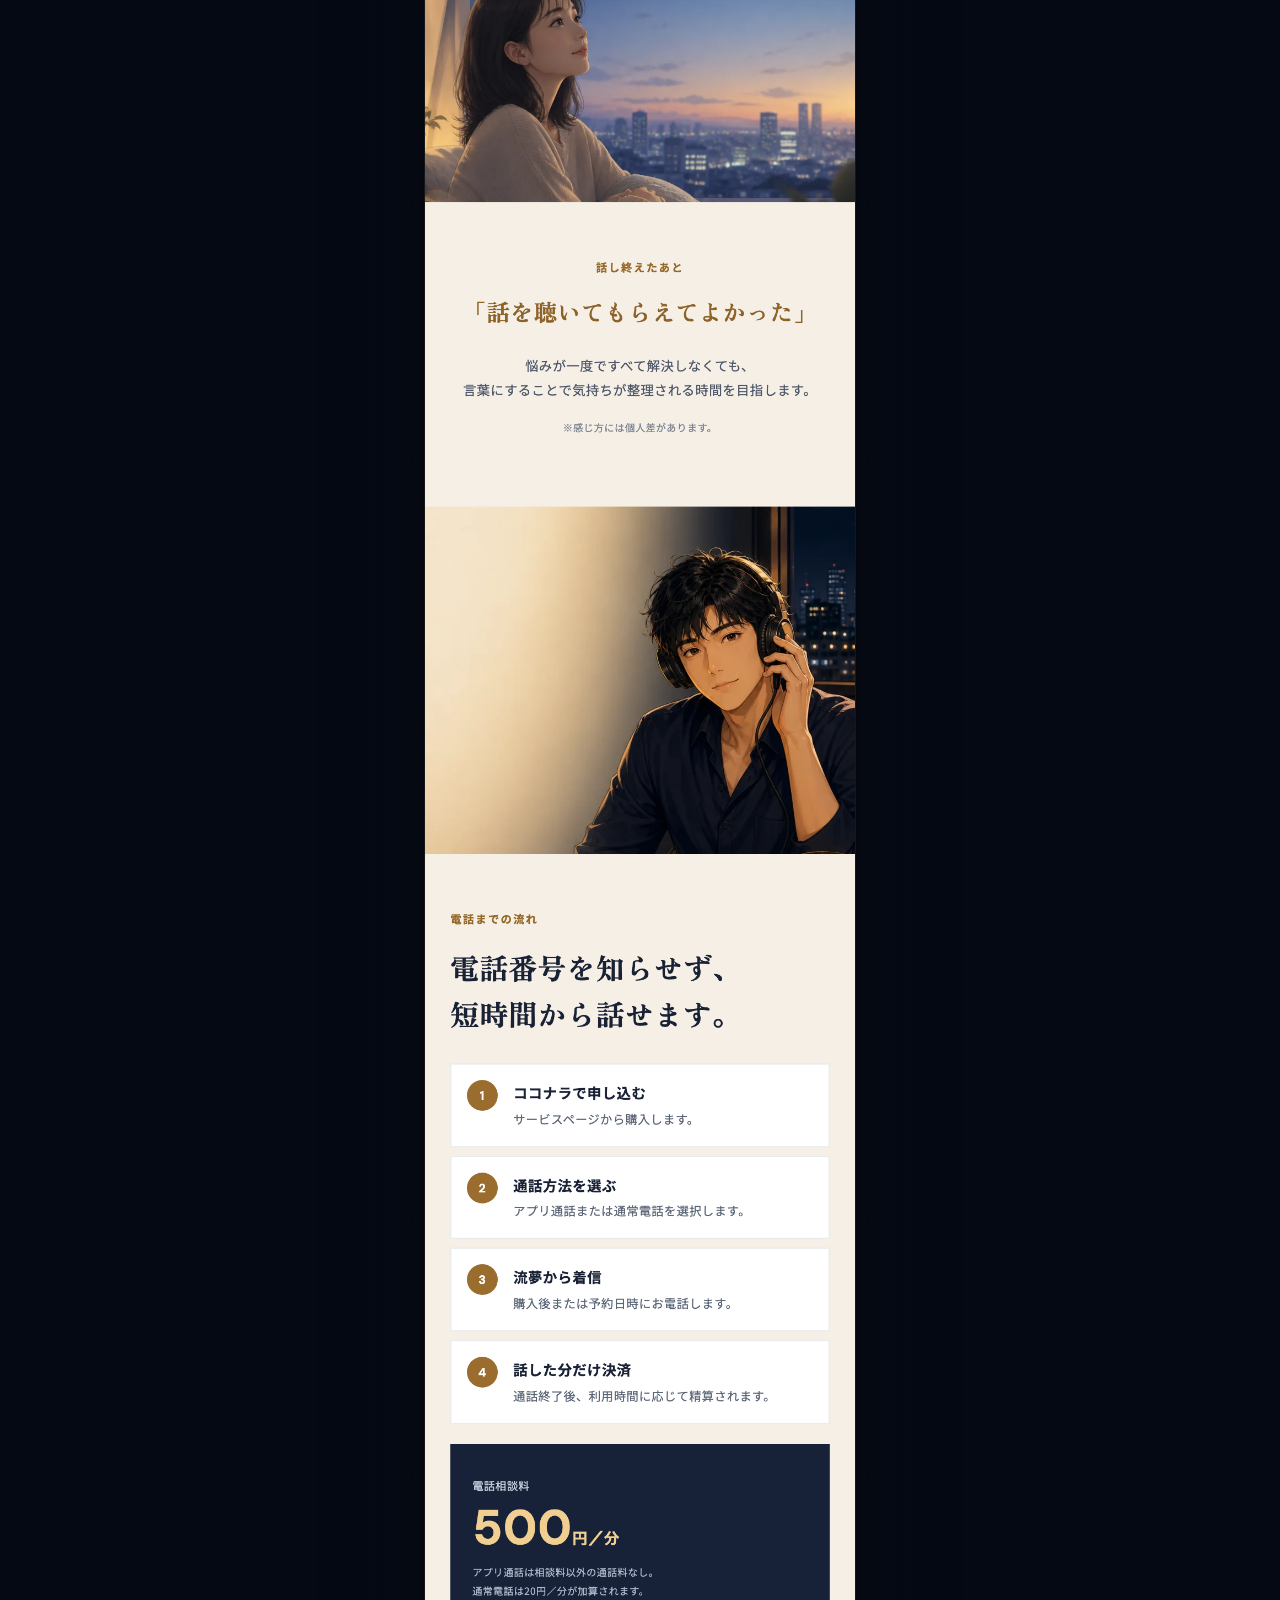
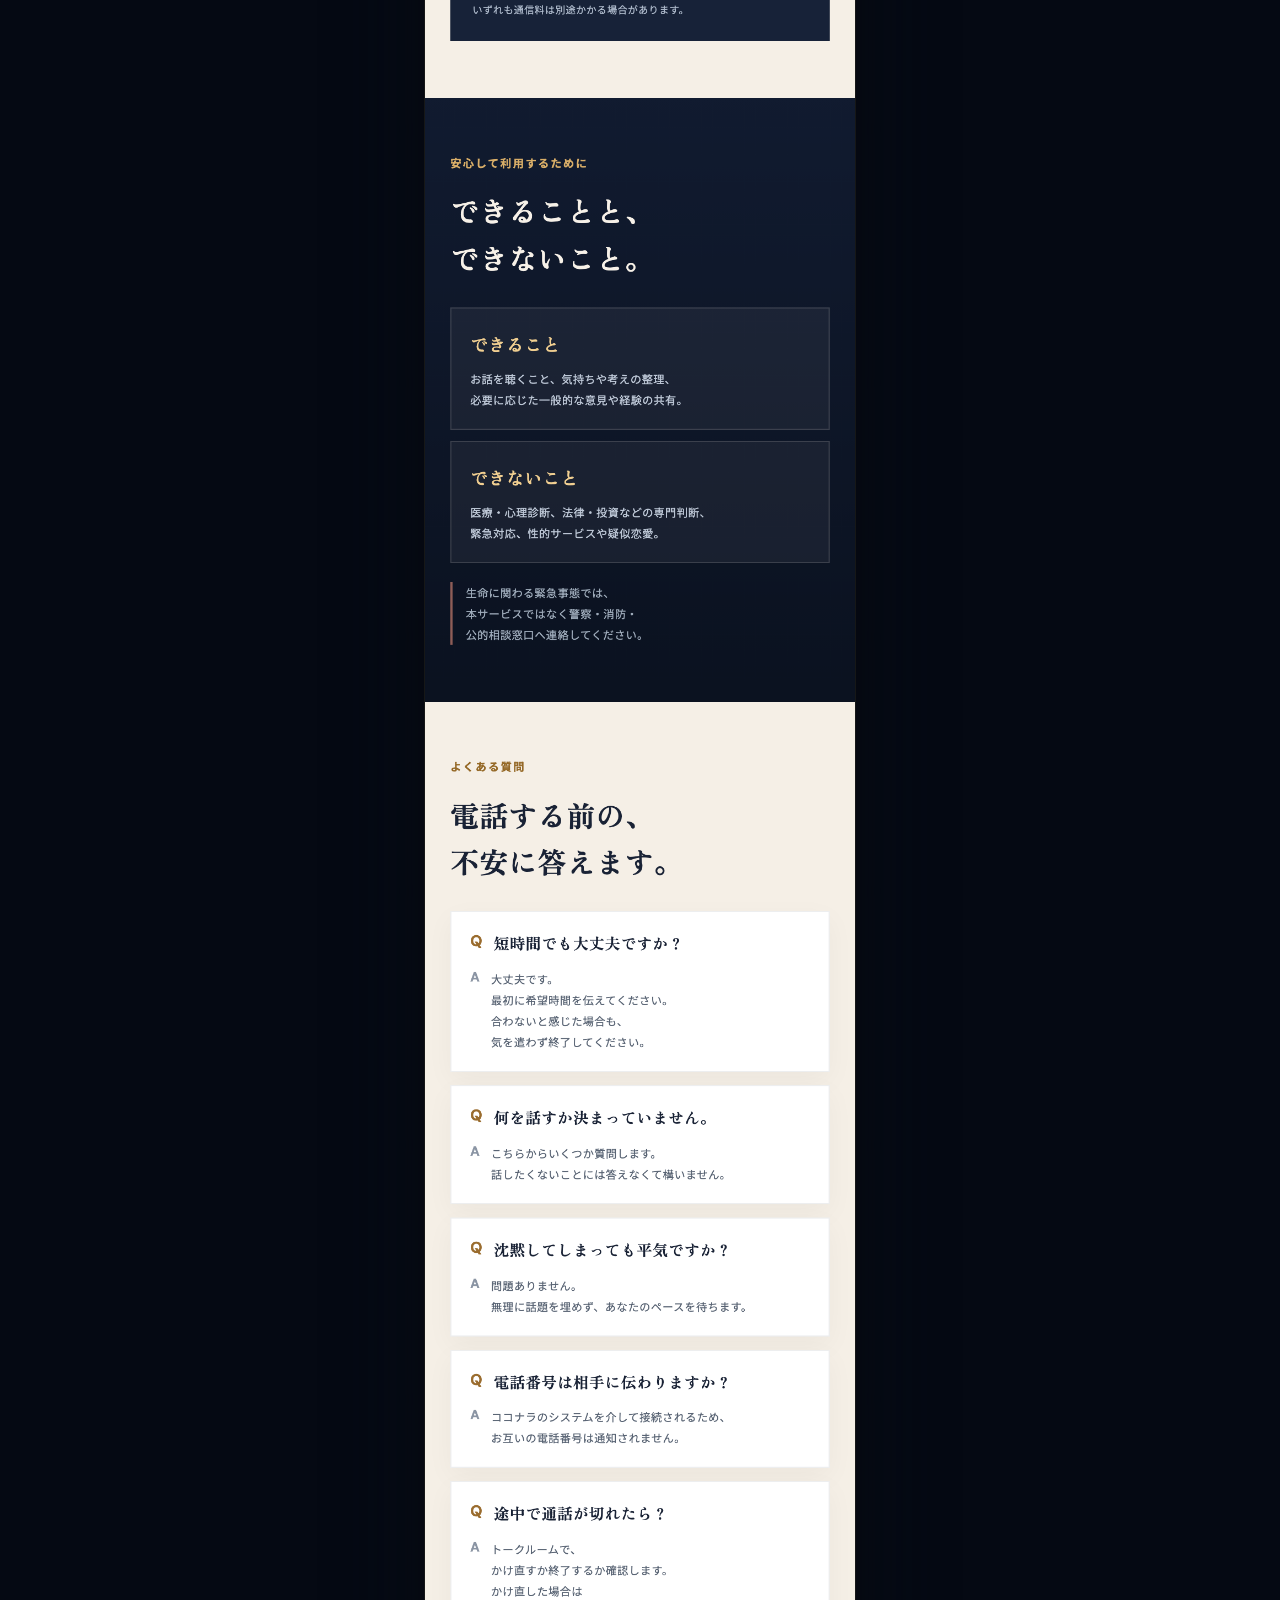
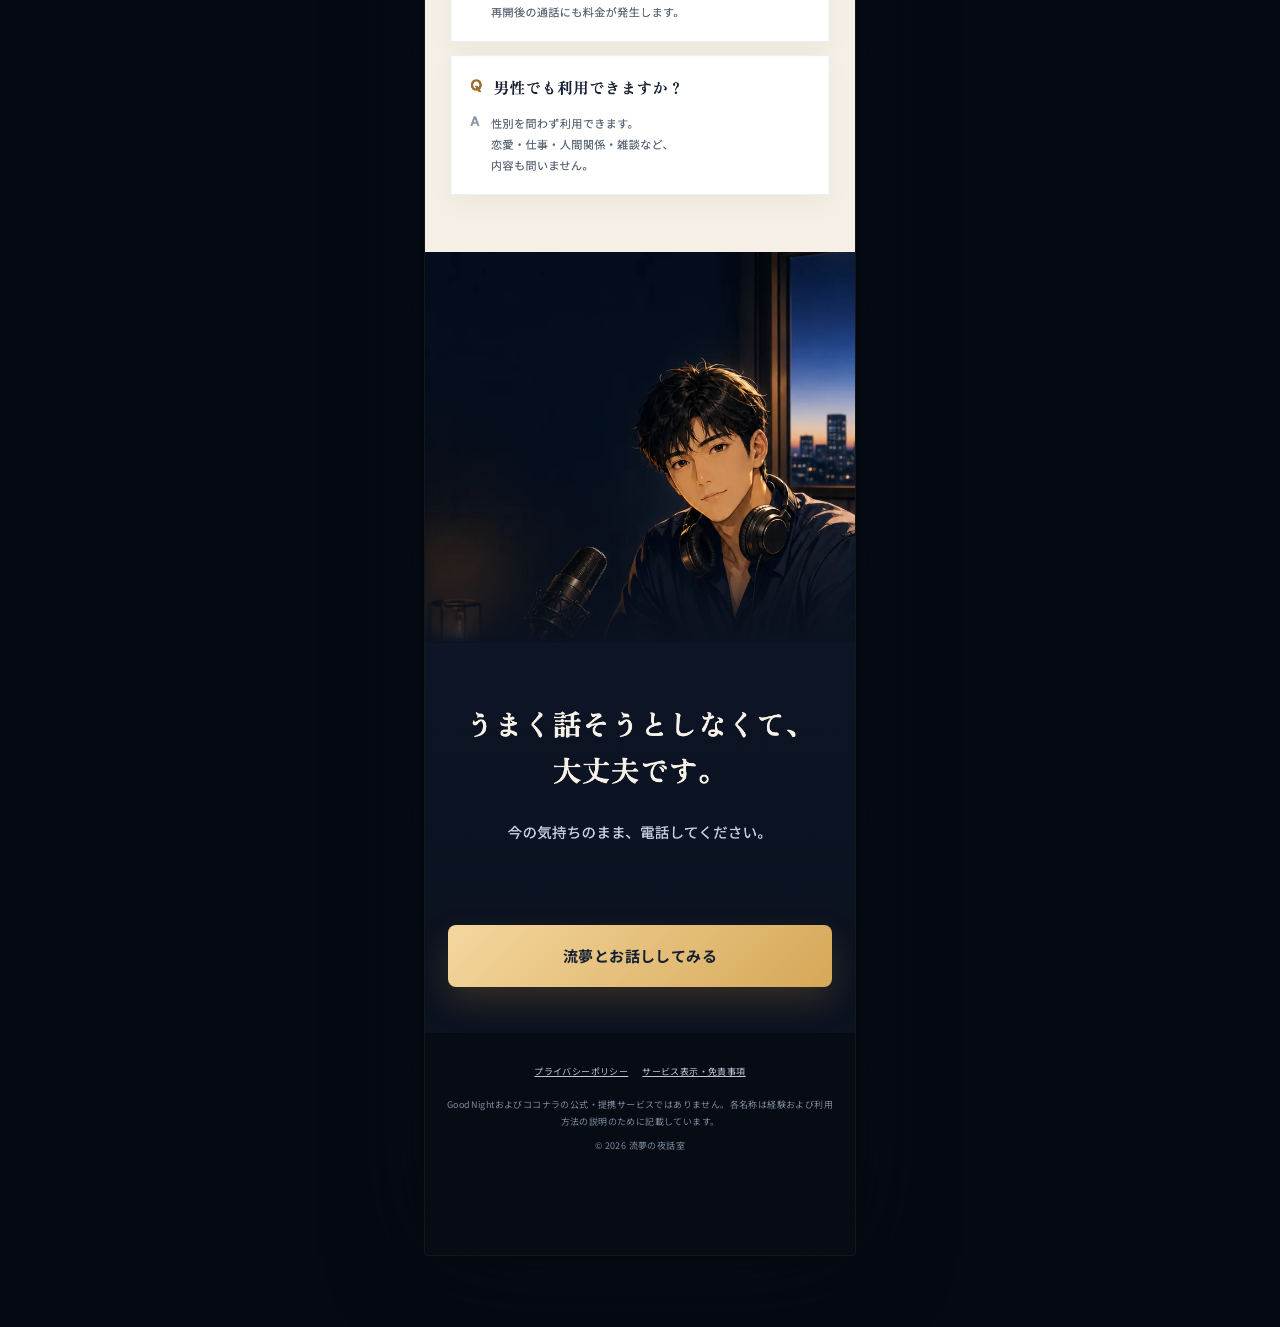
==== commit 456b74b5: "Tighten mobile hero and float CTAs" ====
--- a/index.html
+++ b/index.html
@@ -15,7 +15,7 @@
 <body class="flat-page">
   <div class="page-shell">
     <main>
-      <img class="flat-slice" src="assets/lp-flat/01-hero.png" alt="流夢の電話相談。聴いてくれる人がいるって、なんだか安心。GoodNight利用8年、延べ1,000人以上、マッチ率80%超、リピート率50%。" width="780" height="1728">
+      <img class="flat-slice" src="assets/lp-flat/01-hero.png" alt="流夢の電話相談。聴いてくれる人がいるって、なんだか安心。GoodNight利用8年、延べ1,000人以上、マッチ率80%超、リピート率50%。" width="780" height="1568">
       <div class="flat-cta hero-cta"><a class="cta" href="https://coconala.com/services/4327249" target="_blank" rel="nofollow noopener noreferrer">流夢とお話ししてみる</a></div>
 
       <img class="flat-slice" src="assets/lp-flat/02-empathy.png" alt="友だちじゃない、恋人でもない、だれかに聴いてほしい。恋愛、仕事、傾聴、アドバイスについて話せます。" width="780" height="1704" loading="lazy">
--- a/style.css
+++ b/style.css
@@ -32,11 +32,12 @@
 footer{padding:34px 22px 94px;background:#060b14;text-align:center;color:#7f8b9d;font-size:9px}footer nav{margin-bottom:16px}footer a{color:#bdc7d5;margin:0 7px}footer p{margin:7px 0}
 .sticky-cta{position:fixed;z-index:20;left:0;right:0;bottom:0;padding:8px max(10px,env(safe-area-inset-right)) calc(8px + env(safe-area-inset-bottom)) max(10px,env(safe-area-inset-left));background:rgba(5,9,19,.91);backdrop-filter:blur(12px);border-top:1px solid rgba(255,255,255,.09)}.sticky-cta a{display:block;width:min(100%,410px);margin:auto;padding:13px;border-radius:7px;text-align:center;text-decoration:none;color:#172033;background:linear-gradient(135deg,#f4d79e,#d6a858);font-size:14px;font-weight:700}
 .render-flats .cta,.render-flats .sticky-cta{display:none!important}
-.flat-page{position:relative;isolation:isolate;min-height:100vh;overflow-x:hidden;padding-bottom:72px;background:radial-gradient(circle at 16% 12%,rgba(218,174,104,.12),transparent 30rem),radial-gradient(circle at 84% 76%,rgba(64,91,137,.2),transparent 34rem),linear-gradient(145deg,#040812 0%,#101a2e 48%,#050913 100%);background-attachment:fixed}.flat-page:before,.flat-page:after{content:"";position:fixed;pointer-events:none;z-index:0}.flat-page:before{inset:-18vmax;background:repeating-radial-gradient(ellipse at 50% 47%,transparent 0 118px,rgba(226,183,109,.038) 119px 120px,transparent 122px 236px),radial-gradient(circle at 30% 32%,rgba(226,183,109,.09),transparent 18%),radial-gradient(circle at 70% 66%,rgba(81,111,164,.11),transparent 22%);animation:ambient-drift 28s ease-in-out infinite alternate}.flat-page:after{inset:0;opacity:.2;background-image:radial-gradient(circle,rgba(239,207,145,.42) 0 1px,transparent 1.4px);background-size:52px 52px;-webkit-mask-image:linear-gradient(to bottom,transparent 0,#000 14%,#000 86%,transparent 100%);mask-image:linear-gradient(to bottom,transparent 0,#000 14%,#000 86%,transparent 100%);animation:ambient-breathe 18s ease-in-out infinite}.flat-page .page-shell{position:relative;z-index:1;background:#0b1220;box-shadow:0 0 0 1px rgba(226,183,109,.08),0 0 90px rgba(0,0,0,.68),0 0 120px rgba(69,96,145,.12)}.flat-slice{display:block;width:100%;height:auto}.flat-cta{padding:24px 23px 34px;background:#0b1220}.flat-cta.proof-cta{padding-top:22px;background:linear-gradient(180deg,#0b1220 0%,#111b30 100%)}.flat-cta.final-cta{padding-top:0;padding-bottom:46px}.flat-page footer{padding-top:30px}
-@keyframes ambient-drift{0%{transform:translate3d(-1.2%,0,0) scale(1);opacity:.72}50%{opacity:.92}100%{transform:translate3d(1.4%,-1.2%,0) scale(1.035);opacity:.78}}
-@keyframes ambient-breathe{0%,100%{opacity:.13;transform:translateY(0)}50%{opacity:.24;transform:translateY(-10px)}}
-@media(max-width:520px){.flat-page:before,.flat-page:after{animation:none}}
-@media(prefers-reduced-motion:reduce){.flat-page:before,.flat-page:after{animation:none!important}}
+.flat-page{position:relative;isolation:isolate;min-height:100vh;overflow-x:hidden;padding-bottom:72px;background:radial-gradient(circle at 50% 10%,rgba(218,174,104,.1),transparent 24rem),radial-gradient(circle at 84% 76%,rgba(64,91,137,.2),transparent 34rem),linear-gradient(145deg,#040812 0%,#101a2e 48%,#050913 100%);background-attachment:fixed}.flat-page:before,.flat-page:after{content:"";position:fixed;pointer-events:none;z-index:0}.flat-page:before{inset:-260px -18vw 0;opacity:.62;background-image:radial-gradient(ellipse 66% 48px at 50% 0,transparent 93%,rgba(236,200,133,.068) 95%,transparent 97%),radial-gradient(ellipse 78% 56px at 50% 0,transparent 94%,rgba(174,196,232,.042) 96%,transparent 98%);background-position:0 0,0 130px;background-size:100% 260px;animation:wave-flow 18s linear infinite}.flat-page:after{inset:-520px 0 0;opacity:.12;background-image:radial-gradient(circle at 9% 12%,rgba(239,207,145,.62) 0 1px,transparent 1.6px),radial-gradient(circle at 74% 29%,rgba(151,181,229,.48) 0 1px,transparent 1.7px),radial-gradient(circle at 31% 57%,rgba(239,207,145,.44) 0 1.2px,transparent 1.8px),radial-gradient(circle at 91% 78%,rgba(151,181,229,.42) 0 1px,transparent 1.6px),radial-gradient(circle at 58% 91%,rgba(239,207,145,.38) 0 .9px,transparent 1.5px);background-size:420px 520px;-webkit-mask-image:linear-gradient(to bottom,transparent 0,#000 12%,#000 88%,transparent 100%);mask-image:linear-gradient(to bottom,transparent 0,#000 12%,#000 88%,transparent 100%);animation:light-fall 20s linear infinite}.flat-page .page-shell{position:relative;z-index:1;background:#0b1220;box-shadow:0 0 0 1px rgba(226,183,109,.08),0 0 90px rgba(0,0,0,.68),0 0 120px rgba(69,96,145,.12)}.flat-slice{display:block;width:100%;height:auto}.flat-cta{padding:24px 23px 34px;background:#0b1220}.flat-cta.proof-cta{padding-top:22px;background:linear-gradient(180deg,#0b1220 0%,#111b30 100%)}.flat-cta.final-cta{padding-top:0;padding-bottom:46px}.flat-page footer{padding-top:30px}.flat-page .cta,.flat-page .sticky-cta a{position:relative;isolation:isolate;overflow:hidden;animation:cta-breathe 4.8s ease-in-out infinite}.flat-page .sticky-cta a{animation-delay:-2.4s}.flat-page .cta:before,.flat-page .sticky-cta a:before{content:"";position:absolute;z-index:-1;top:-70%;bottom:-70%;left:-24%;width:16%;pointer-events:none;background:linear-gradient(90deg,transparent,rgba(255,247,222,.58),transparent);filter:blur(1px);transform:translateX(-260%) rotate(12deg);animation:cta-sheen 6.2s ease-in-out infinite}.flat-page .sticky-cta a:before{animation-delay:-3.1s}.flat-page .cta:active,.flat-page .sticky-cta a:active{animation:none;transform:scale(.985)}.flat-page .cta:focus-visible,.flat-page .sticky-cta a:focus-visible{outline:2px solid #fff1cf;outline-offset:3px}
+@keyframes wave-flow{from{transform:translate3d(0,-260px,0)}to{transform:translate3d(0,0,0)}}
+@keyframes light-fall{from{transform:translate3d(0,-520px,0)}to{transform:translate3d(0,0,0)}}
+@keyframes cta-breathe{0%,100%{transform:translateY(3px);box-shadow:0 11px 26px rgba(194,143,63,.2)}50%{transform:translateY(-7px);box-shadow:0 21px 42px rgba(218,174,104,.38)}}
+@keyframes cta-sheen{0%,62%{transform:translateX(-260%) rotate(12deg);opacity:0}68%{opacity:.72}84%,100%{transform:translateX(760%) rotate(12deg);opacity:0}}
+@media(prefers-reduced-motion:reduce){.flat-page:before,.flat-page:after,.flat-page .cta,.flat-page .sticky-cta a,.flat-page .cta:before,.flat-page .sticky-cta a:before{animation:none!important}}
 .legal-page{min-height:100vh;background:var(--paper);color:var(--paper-ink)}.legal-header{padding:38px 23px 24px;background:#111b30;color:#fff}.legal-header a{color:#d8b978;font-size:11px}.legal-header h1{font:700 27px/1.5 "Zen Old Mincho",serif;margin-top:18px}.legal-content{padding:32px 23px 70px}.legal-content section{padding:22px 0;border-bottom:1px solid rgba(25,34,53,.13)}.legal-content section:first-child{padding-top:0}.legal-content h2{font-size:18px;margin-bottom:12px}.legal-content p,.legal-content li{font-size:12px;line-height:1.9;color:#4f596a}.legal-content ul{padding-left:1.35em}.legal-content a{color:#835b25}.legal-date{font-size:10px!important;color:#7d8490!important;margin-top:28px}
 @media(min-width:700px){body{padding-top:28px;padding-bottom:88px}.page-shell{border-radius:3px}.cta,.sticky-cta a{transition:filter .2s ease,transform .2s ease}.cta:hover,.sticky-cta a:hover{filter:brightness(1.05);transform:translateY(-1px)}}
 @media(max-width:359px){.section-pad{padding-left:18px;padding-right:18px}h1{font-size:23px}h1 em{font-size:28px}h2{font-size:24px}.single-line{font-size:19px}.promise-copy h2{font-size:18px}.hero-stats strong{font-size:26px}.empathy-overlay{left:19px;top:22px}.empathy-overlay h2{font-size:22px}.goodnight-copy p{font-size:10px}}
